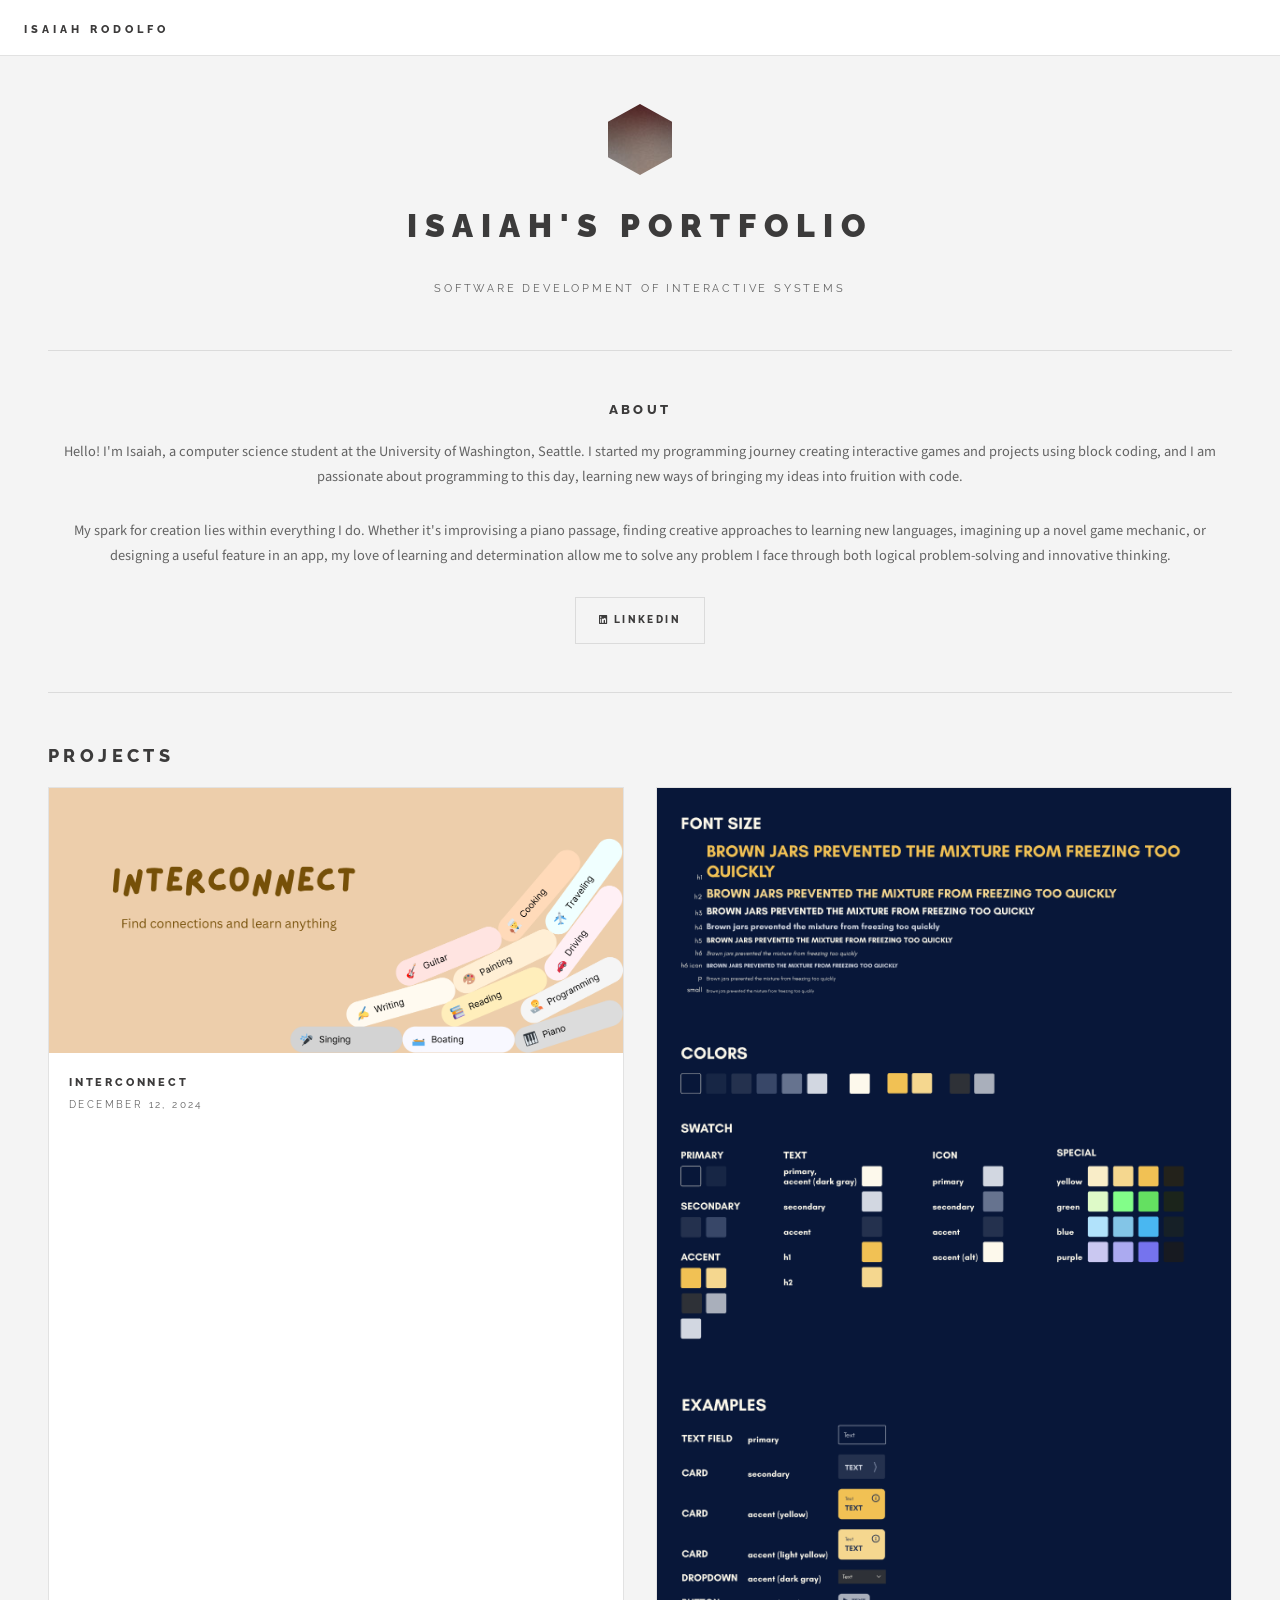
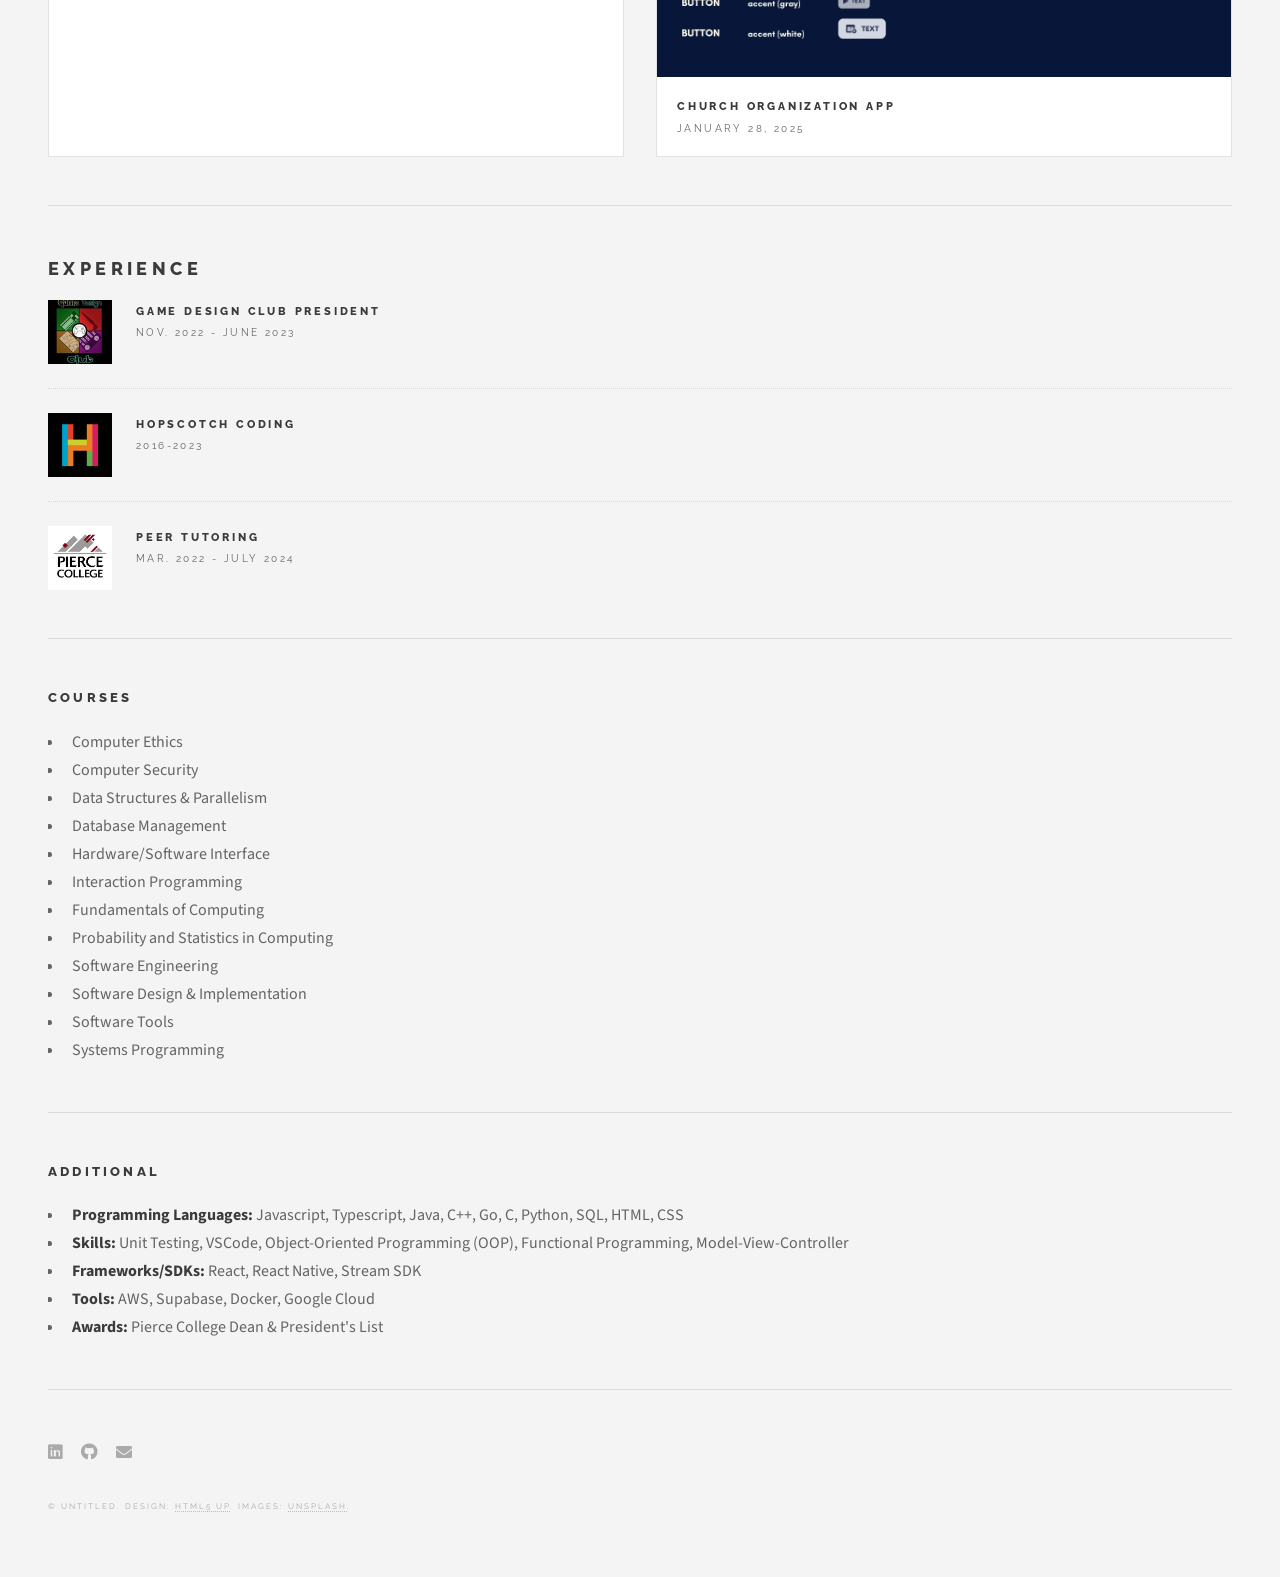
==== index.html @ 6c019d6d "Added cover image to church organization app" ====
<!DOCTYPE html>
<!--
	Future Imperfect by HTML5 UP
	html5up.net | @ajlkn
	Free for personal and commercial use under the CCA 3.0 license (html5up.net/license)
-->
<html>
  <head>
    <title>Isaiah Rodolfo's Portfolio</title>
    <meta charset="utf-8" />
    <meta
      name="viewport"
      content="width=device-width, initial-scale=1, user-scalable=no"
    />
    <link rel="stylesheet" href="assets/css/main.css" />
  </head>
  <body class="is-preload">
    <!-- Wrapper -->
    <div id="wrapper">
      <!-- Header -->
      <header id="header">
        <h1><a href="index.html">Isaiah Rodolfo</a></h1>
        <!-- <nav class="links">
          <ul>
            <li><a href="#">Lorem</a></li>
            <li><a href="#">Ipsum</a></li>
            <li><a href="#">Feugiat</a></li>
            <li><a href="#">Tempus</a></li>
            <li><a href="#">Adipiscing</a></li>
          </ul>
        </nav> -->
        <!-- <nav class="main">
          <ul>
            <li class="search">
              <a class="fa-search" href="#search">Search</a>
              <form id="search" method="get" action="#">
                <input type="text" name="query" placeholder="Search" />
              </form>
            </li>
            <li class="menu">
              <a class="fa-bars" href="#menu">Menu</a>
            </li>
          </ul>
        </nav> -->
      </header>

      <!-- Menu -->
      <section id="menu">
        <!-- Search -->
        <section>
          <form class="search" method="get" action="#">
            <input type="text" name="query" placeholder="Search" />
          </form>
        </section>

        <!-- Links -->
        <section>
          <ul class="links">
            <li>
              <a href="#">
                <h3>Lorem ipsum</h3>
                <p>Feugiat tempus veroeros dolor</p>
              </a>
            </li>
            <li>
              <a href="#">
                <h3>Dolor sit amet</h3>
                <p>Sed vitae justo condimentum</p>
              </a>
            </li>
            <li>
              <a href="#">
                <h3>Feugiat veroeros</h3>
                <p>Phasellus sed ultricies mi congue</p>
              </a>
            </li>
            <li>
              <a href="#">
                <h3>Etiam sed consequat</h3>
                <p>Porta lectus amet ultricies</p>
              </a>
            </li>
          </ul>
        </section>

        <!-- Actions -->
        <section>
          <ul class="actions stacked">
            <li><a href="#" class="button large fit">Log In</a></li>
          </ul>
        </section>
      </section>

      <!-- Main -->
      <div id="main">
        <!-- Post -->
        <!--
							<article class="post">
								<header>
									<div class="title">
										<h2><a href="#">Elements</a></h2>
										<p>Lorem ipsum dolor amet nullam consequat etiam feugiat</p>
									</div>
									<div class="meta">
										<time class="published" datetime="2015-10-18">October 18, 2015</time>
										<a href="#" class="author"><span class="name">Jane Doe</span><img src="images/avatar.jpg" alt="" /></a>
									</div>
								</header>

								<section>
									<h3>Text</h3>
									<p>This is <b>bold</b> and this is <strong>strong</strong>. This is <i>italic</i> and this is <em>emphasized</em>.
									This is <sup>superscript</sup> text and this is <sub>subscript</sub> text.
									This is <u>underlined</u> and this is code: <code>for (;;) { ... }</code>. Finally, <a href="#">this is a link</a>.</p>
									<hr />
									<p>Nunc lacinia ante nunc ac lobortis. Interdum adipiscing gravida odio porttitor sem non mi integer non faucibus ornare mi ut ante amet placerat aliquet. Volutpat eu sed ante lacinia sapien lorem accumsan varius montes viverra nibh in adipiscing blandit tempus accumsan.</p>
									<hr />
									<h2>Heading Level 2</h2>
									<h3>Heading Level 3</h3>
									<h4>Heading Level 4</h4>
									<hr />
									<h4>Blockquote</h4>
									<blockquote>Fringilla nisl. Donec accumsan interdum nisi, quis tincidunt felis sagittis eget tempus euismod. Vestibulum ante ipsum primis in faucibus vestibulum. Blandit adipiscing eu felis iaculis volutpat ac adipiscing accumsan faucibus. Vestibulum ante ipsum primis in faucibus lorem ipsum dolor sit amet nullam adipiscing eu felis.</blockquote>
									<h4>Preformatted</h4>
									<pre><code>i = 0;

while (!deck.isInOrder()) {
  print 'Iteration ' + i;
  deck.shuffle();
  i++;
}

print 'It took ' + i + ' iterations to sort the deck.';</code></pre>
								</section>

								<section>
									<h3>Lists</h3>
									<div class="row">
										<div class="col-6 col-12-medium">
											<h4>Unordered</h4>
											<ul>
												<li>Dolor pulvinar etiam.</li>
												<li>Sagittis adipiscing.</li>
												<li>Felis enim feugiat.</li>
											</ul>
											<h4>Alternate</h4>
											<ul class="alt">
												<li>Dolor pulvinar etiam.</li>
												<li>Sagittis adipiscing.</li>
												<li>Felis enim feugiat.</li>
											</ul>
										</div>
										<div class="col-6 col-12-medium">
											<h4>Ordered</h4>
											<ol>
												<li>Dolor pulvinar etiam.</li>
												<li>Etiam vel felis viverra.</li>
												<li>Felis enim feugiat.</li>
												<li>Dolor pulvinar etiam.</li>
												<li>Etiam vel felis lorem.</li>
												<li>Felis enim et feugiat.</li>
											</ol>
											<h4>Icons</h4>
											<ul class="icons">
												<li><a href="#" class="icon brands fa-twitter"><span class="label">Twitter</span></a></li>
												<li><a href="#" class="icon brands fa-facebook-f"><span class="label">Facebook</span></a></li>
												<li><a href="#" class="icon brands fa-instagram"><span class="label">Instagram</span></a></li>
												<li><a href="#" class="icon brands fa-github"><span class="label">Github</span></a></li>
											</ul>
										</div>
									</div>
									<h3>Actions</h3>
									<div class="row">
										<div class="col-6 col-12-medium">
											<ul class="actions">
												<li><a href="#" class="button">Default</a></li>
												<li><a href="#" class="button">Default</a></li>
												<li><a href="#" class="button">Default</a></li>
											</ul>
											<ul class="actions small">
												<li><a href="#" class="button small">Small</a></li>
												<li><a href="#" class="button small">Small</a></li>
												<li><a href="#" class="button small">Small</a></li>
											</ul>
											<ul class="actions stacked">
												<li><a href="#" class="button">Default</a></li>
												<li><a href="#" class="button">Default</a></li>
												<li><a href="#" class="button">Default</a></li>
											</ul>
											<ul class="actions stacked">
												<li><a href="#" class="button small">Small</a></li>
												<li><a href="#" class="button small">Small</a></li>
												<li><a href="#" class="button small">Small</a></li>
											</ul>
										</div>
										<div class="col-6 col-12-medium">
											<ul class="actions stacked">
												<li><a href="#" class="button fit">Default</a></li>
												<li><a href="#" class="button fit">Default</a></li>
											</ul>
											<ul class="actions stacked">
												<li><a href="#" class="button small fit">Small</a></li>
												<li><a href="#" class="button small fit">Small</a></li>
											</ul>
										</div>
									</div>
								</section>

								<section>
									<h3>Table</h3>
									<h4>Default</h4>
									<div class="table-wrapper">
										<table>
											<thead>
												<tr>
													<th>Name</th>
													<th>Description</th>
													<th>Price</th>
												</tr>
											</thead>
											<tbody>
												<tr>
													<td>Item One</td>
													<td>Ante turpis integer aliquet porttitor.</td>
													<td>29.99</td>
												</tr>
												<tr>
													<td>Item Two</td>
													<td>Vis ac commodo adipiscing arcu aliquet.</td>
													<td>19.99</td>
												</tr>
												<tr>
													<td>Item Three</td>
													<td> Morbi faucibus arcu accumsan lorem.</td>
													<td>29.99</td>
												</tr>
												<tr>
													<td>Item Four</td>
													<td>Vitae integer tempus condimentum.</td>
													<td>19.99</td>
												</tr>
												<tr>
													<td>Item Five</td>
													<td>Ante turpis integer aliquet porttitor.</td>
													<td>29.99</td>
												</tr>
											</tbody>
											<tfoot>
												<tr>
													<td colspan="2"></td>
													<td>100.00</td>
												</tr>
											</tfoot>
										</table>
									</div>

									<h4>Alternate</h4>
									<div class="table-wrapper">
										<table class="alt">
											<thead>
												<tr>
													<th>Name</th>
													<th>Description</th>
													<th>Price</th>
												</tr>
											</thead>
											<tbody>
												<tr>
													<td>Item One</td>
													<td>Ante turpis integer aliquet porttitor.</td>
													<td>29.99</td>
												</tr>
												<tr>
													<td>Item Two</td>
													<td>Vis ac commodo adipiscing arcu aliquet.</td>
													<td>19.99</td>
												</tr>
												<tr>
													<td>Item Three</td>
													<td> Morbi faucibus arcu accumsan lorem.</td>
													<td>29.99</td>
												</tr>
												<tr>
													<td>Item Four</td>
													<td>Vitae integer tempus condimentum.</td>
													<td>19.99</td>
												</tr>
												<tr>
													<td>Item Five</td>
													<td>Ante turpis integer aliquet porttitor.</td>
													<td>29.99</td>
												</tr>
											</tbody>
											<tfoot>
												<tr>
													<td colspan="2"></td>
													<td>100.00</td>
												</tr>
											</tfoot>
										</table>
									</div>
								</section>

								<section>
									<h3>Buttons</h3>
									<ul class="actions">
										<li><a href="#" class="button large">Large</a></li>
										<li><a href="#" class="button">Default</a></li>
										<li><a href="#" class="button small">Small</a></li>
									</ul>
									<ul class="actions fit">
										<li><a href="#" class="button fit">Fit</a></li>
										<li><a href="#" class="button fit">Fit</a></li>
										<li><a href="#" class="button fit">Fit</a></li>
									</ul>
									<ul class="actions fit small">
										<li><a href="#" class="button fit small">Fit + Small</a></li>
										<li><a href="#" class="button fit small">Fit + Small</a></li>
										<li><a href="#" class="button fit small">Fit + Small</a></li>
									</ul>
									<ul class="actions">
										<li><a href="#" class="button icon solid fa-download">Icon</a></li>
										<li><a href="#" class="button icon solid fa-upload">Icon</a></li>
										<li><a href="#" class="button icon solid fa-save">Icon</a></li>
									</ul>
									<ul class="actions">
										<li><span class="button disabled">Disabled</span></li>
										<li><span class="button disabled icon solid fa-download">Disabled</span></li>
									</ul>
								</section>

								<section>
									<h3>Form</h3>
									<form method="post" action="#">
										<div class="row gtr-uniform">
											<div class="col-6 col-12-xsmall">
												<input type="text" name="demo-name" id="demo-name" value="" placeholder="Name" />
											</div>
											<div class="col-6 col-12-xsmall">
												<input type="email" name="demo-email" id="demo-email" value="" placeholder="Email" />
											</div>
											<div class="col-12">
												<select name="demo-category" id="demo-category">
													<option value="">- Category -</option>
													<option value="1">Manufacturing</option>
													<option value="1">Shipping</option>
													<option value="1">Administration</option>
													<option value="1">Human Resources</option>
												</select>
											</div>
											<div class="col-4 col-12-small">
												<input type="radio" id="demo-priority-low" name="demo-priority" checked>
												<label for="demo-priority-low">Low</label>
											</div>
											<div class="col-4 col-12-small">
												<input type="radio" id="demo-priority-normal" name="demo-priority">
												<label for="demo-priority-normal">Normal</label>
											</div>
											<div class="col-4 col-12-small">
												<input type="radio" id="demo-priority-high" name="demo-priority">
												<label for="demo-priority-high">High</label>
											</div>
											<div class="col-6 col-12-small">
												<input type="checkbox" id="demo-copy" name="demo-copy">
												<label for="demo-copy">Email me a copy</label>
											</div>
											<div class="col-6 col-12-small">
												<input type="checkbox" id="demo-human" name="demo-human" checked>
												<label for="demo-human">Not a robot</label>
											</div>
											<div class="col-12">
												<textarea name="demo-message" id="demo-message" placeholder="Enter your message" rows="6"></textarea>
											</div>
											<div class="col-12">
												<ul class="actions">
													<li><input type="submit" value="Send Message" /></li>
													<li><input type="reset" value="Reset" /></li>
												</ul>
											</div>
										</div>
									</form>
								</section>

								<section>
									<h3>Image</h3>
									<h4>Fit</h4>
									<div class="box alt">
										<div class="row gtr-uniform">
											<div class="col-12"><span class="image fit"><img src="images/pic02.jpg" alt="" /></span></div>
											<div class="col-4"><span class="image fit"><img src="images/pic04.jpg" alt="" /></span></div>
											<div class="col-4"><span class="image fit"><img src="images/pic05.jpg" alt="" /></span></div>
											<div class="col-4"><span class="image fit"><img src="images/pic06.jpg" alt="" /></span></div>
											<div class="col-4"><span class="image fit"><img src="images/pic06.jpg" alt="" /></span></div>
											<div class="col-4"><span class="image fit"><img src="images/pic04.jpg" alt="" /></span></div>
											<div class="col-4"><span class="image fit"><img src="images/pic05.jpg" alt="" /></span></div>
											<div class="col-4"><span class="image fit"><img src="images/pic05.jpg" alt="" /></span></div>
											<div class="col-4"><span class="image fit"><img src="images/pic06.jpg" alt="" /></span></div>
											<div class="col-4"><span class="image fit"><img src="images/pic04.jpg" alt="" /></span></div>
										</div>
									</div>
									<h4>Left &amp; Right</h4>
									<p><span class="image left"><img src="images/pic07.jpg" alt="" /></span>Fringilla nisl. Donec accumsan interdum nisi, quis tincidunt felis sagittis eget. tempus euismod. Vestibulum ante ipsum primis in faucibus vestibulum. Blandit adipiscing eu felis iaculis volutpat ac adipiscing accumsan eu faucibus. Integer ac pellentesque praesent tincidunt felis sagittis eget. tempus euismod. Vestibulum ante ipsum primis in faucibus vestibulum. Blandit adipiscing eu felis iaculis volutpat ac adipiscing accumsan eu faucibus. Integer ac pellentesque praesent. Donec accumsan interdum nisi, quis tincidunt felis sagittis eget. tempus euismod. Vestibulum ante ipsum primis in faucibus vestibulum. Blandit adipiscing eu felis iaculis volutpat ac adipiscing accumsan eu faucibus. Integer ac pellentesque praesent tincidunt felis sagittis eget. tempus euismod. Vestibulum ante ipsum primis in faucibus vestibulum. Blandit adipiscing eu felis iaculis volutpat ac adipiscing accumsan eu faucibus. Integer ac pellentesque praesent. Blandit adipiscing eu felis iaculis volutpat ac adipiscing accumsan eu faucibus. Integer ac pellentesque praesent tincidunt felis sagittis eget. tempus euismod. Vestibulum ante ipsum primis in faucibus vestibulum. Blandit adipiscing eu felis iaculis volutpat ac adipiscing accumsan eu faucibus. Integer ac pellentesque praesent.</p>
									<p><span class="image right"><img src="images/pic04.jpg" alt="" /></span>Fringilla nisl. Donec accumsan interdum nisi, quis tincidunt felis sagittis eget. tempus euismod. Vestibulum ante ipsum primis in faucibus vestibulum. Blandit adipiscing eu felis iaculis volutpat ac adipiscing accumsan eu faucibus. Integer ac pellentesque praesent tincidunt felis sagittis eget. tempus euismod. Vestibulum ante ipsum primis in faucibus vestibulum. Blandit adipiscing eu felis iaculis volutpat ac adipiscing accumsan eu faucibus. Integer ac pellentesque praesent. Donec accumsan interdum nisi, quis tincidunt felis sagittis eget. tempus euismod. Vestibulum ante ipsum primis in faucibus vestibulum. Blandit adipiscing eu felis iaculis volutpat ac adipiscing accumsan eu faucibus. Integer ac pellentesque praesent tincidunt felis sagittis eget. tempus euismod. Vestibulum ante ipsum primis in faucibus vestibulum. Blandit adipiscing eu felis iaculis volutpat ac adipiscing accumsan eu faucibus. Integer ac pellentesque praesent. Blandit adipiscing eu felis iaculis volutpat ac adipiscing accumsan eu faucibus. Integer ac pellentesque praesent tincidunt felis sagittis eget. tempus euismod. Vestibulum ante ipsum primis in faucibus vestibulum. Blandit adipiscing eu felis iaculis volutpat ac adipiscing accumsan eu faucibus. Integer ac pellentesque praesent.</p>
								</section>

							</article>
						-->

        <!-- Pagination -->
        <!-- <ul class="actions pagination">
          <li>
            <a href="" class="disabled button large previous">Previous Page</a>
          </li>
          <li><a href="#" class="button large next">Next Page</a></li>
        </ul> -->
      </div>

      <!-- Sidebar -->
      <section id="sidebar">
        <!-- Intro -->
        <section id="intro">
          <a href="#" class="logo"><img src="images/logo.jpg" alt="" /></a>
          <header>
            <h2>Isaiah's Portfolio</h2>
            <p>
              Software development of interactive systems
            </p>
          </header>
        </section>

				<!-- About -->
				<!-- I used a center style here -->
        <section class="blurb" style="text-align:center">
          <h2>About</h2>
          <p>
            Hello! I'm Isaiah, a computer science student at the University of Washington, Seattle. 
						I started my programming journey creating interactive games and projects using block coding, 
						and I am passionate about programming to this day, learning new ways of bringing my ideas into fruition with code. 
          </p>
					<p>
						My spark for creation lies within everything I do. Whether it's improvising a piano passage, finding 
						creative approaches to learning new languages, imagining up a novel game mechanic, or designing a useful feature in an app, 
						my love of learning and determination allow me to solve any problem I face through both logical problem-solving and 
						innovative thinking.
					</p>
          <a href="https://www.linkedin.com/in/isaiah-rodolfo/" class="button"><span class="label icon brands fa-linkedin"> LinkedIn</span></a
						>
        </section>


        <!-- Mini Posts -->
        <section>
          <h2>Projects</h2>

          <div class="mini-posts">
            <!-- Mini Post -->
            <article class="mini-post">
              <header>
                <h3><a href="interconnect.html">Interconnect</a></h3>
                <time class="published" datetime="2024-12-12"
                  >December 12, 2024</time
                >
                <!-- <a href="#" class="author"
                  ><img src="images/avatar.jpg" alt=""
                /></a> -->
              </header>
              <a href="interconnect.html" class="image"
                ><img src="images/interconnect/cover.png" alt=""
              /></a>
            </article>

            <!-- Mini Post -->
            <article class="mini-post">
              <header>
                <h3><a href="churchapp.html">Church Organization App</a></h3>
                <time class="published" datetime="2025-01-28"
                  >January 28, 2025</time
                >
                <!-- <a href="#" class="author"
                  ><img src="images/avatar.jpg" alt=""
                /></a> -->
              </header>
              <a href="churchapp.html" class="image"
                ><img src="images/church-organization-app/foundations.png" alt=""
              /></a>
            </article>

            <!-- Mini Post -->
            <!-- <article class="mini-post">
              <header>
                <h3><a href="single.html">Odio congue mattis</a></h3>
                <time class="published" datetime="2015-10-18"
                  >October 18, 2015</time
                >
                <a href="#" class="author"
                  ><img src="images/avatar.jpg" alt=""
                /></a>
              </header>
              <a href="single.html" class="image"
                ><img src="images/pic06.jpg" alt=""
              /></a>
            </article> -->

            <!-- Mini Post -->
            <!-- <article class="mini-post">
              <header>
                <h3><a href="single.html">Enim nisl veroeros</a></h3>
                <time class="published" datetime="2015-10-17"
                  >October 17, 2015</time
                >
                <a href="#" class="author"
                  ><img src="images/avatar.jpg" alt=""
                /></a>
              </header>
              <a href="single.html" class="image"
                ><img src="images/pic07.jpg" alt=""
              /></a>
            </article> -->
          </div>
        </section>

        <!-- Posts List -->
        <section>
					<h2>
						Experience
					</h2>
          <ul class="posts">
						<li>
              <article>
                <header>
                  <h3>
                    <a href="game-design-club.html">Game Design Club President</a>
                  </h3>
                  <time class="published" datetime="2016-07-15">Nov. 2022 - June 2023</time>
                </header>
                <a href="game-design-club.html" class="image"
                  ><img src="images/game-design/game-design-logo-square.jpeg" alt=""
                /></a>
              </article>
            </li>
            <li>
              <article>
                <header>
                  <h3>
                    <a href="hopscotch.html">Hopscotch Coding</a>
                  </h3>
                  <time class="published" datetime="2016-07-15">2016-2023</time>
                </header>
                <a href="hopscotch.html" class="image"
                  ><img src="images/hopscotch/hopscotch-icon.png" alt=""
                /></a>
              </article>
            </li>
						<li>
              <article>
                <header>
                  <h3>
                    <a href="tutoring.html">Peer Tutoring</a>
                  </h3>
                  <time class="published" datetime="2016-07-15">Mar. 2022 - July 2024</time>
                </header>
                <a href="tutoring.html" class="image"
                  ><img src="images/pierce-college/pierce-college-logo-square.png" alt=""
                /></a>
              </article>
            </li>
            <!-- <li>
              <article>
                <header>
                  <h3>
                    <a href="single.html"
                      >Convallis maximus nisl mattis nunc id lorem</a
                    >
                  </h3>
                  <time class="published" datetime="2015-10-15"
                    >October 15, 2015</time
                  >
                </header>
                <a href="single.html" class="image"
                  ><img src="images/pic09.jpg" alt=""
                /></a>
              </article>
            </li>
            <li>
              <article>
                <header>
                  <h3>
                    <a href="single.html"
                      >Euismod amet placerat vivamus porttitor</a
                    >
                  </h3>
                  <time class="published" datetime="2015-10-10"
                    >October 10, 2015</time
                  >
                </header>
                <a href="single.html" class="image"
                  ><img src="images/pic10.jpg" alt=""
                /></a>
              </article>
            </li>
            <li>
              <article>
                <header>
                  <h3>
                    <a href="single.html"
                      >Magna enim accumsan tortor cursus ultricies</a
                    >
                  </h3>
                  <time class="published" datetime="2015-10-08"
                    >October 8, 2015</time
                  >
                </header>
                <a href="single.html" class="image"
                  ><img src="images/pic11.jpg" alt=""
                /></a>
              </article>
            </li>
            <li>
              <article>
                <header>
                  <h3>
                    <a href="single.html"
                      >Congue ullam corper lorem ipsum dolor</a
                    >
                  </h3>
                  <time class="published" datetime="2015-10-06"
                    >October 7, 2015</time
                  >
                </header>
                <a href="single.html" class="image"
                  ><img src="images/pic12.jpg" alt=""
                /></a>
              </article>
            </li>
          </ul> -->
        </section>

				<!-- Courses -->
				<section class="blurb">
					<h2>Courses</h2>
					<ul>
						<li>Computer Ethics</li>
						<li>Computer Security</li>
						<li>Data Structures & Parallelism</li>
						<li>Database Management</li>
						<li>Hardware/Software Interface</li>
						<li>Interaction Programming</li>
						<li>Fundamentals of Computing</li>
						<li>Probability and Statistics in Computing</li>
						<li>Software Engineering</li>
						<li>Software Design & Implementation</li>
						<li>Software Tools</li>
						<li>Systems Programming</li>
					</ul>
				</section>

				<!-- Additional -->
				<section class="blurb">
					<h2>Additional</h2>
					<ul>
						<li><strong>Programming Languages:</strong> Javascript, Typescript, Java, C++, Go, C, Python, SQL, HTML, CSS</li>
						<li><strong>Skills:</strong> Unit Testing, VSCode, Object-Oriented Programming (OOP), Functional Programming, Model-View-Controller</li>
						<li><strong>Frameworks/SDKs:</strong> React, React Native, Stream SDK</li>
						<li><strong>Tools:</strong> AWS, Supabase, Docker, Google Cloud</li>
						<li><strong>Awards:</strong> Pierce College Dean & President's List</li>
					</ul>
				</section>
        
        <!-- Footer -->
        <section id="footer">
          <ul class="icons">
            <!-- <li>
              <a href="#" class="icon brands fa-twitter"
                ><span class="label">Twitter</span></a
              >
            </li>
            <li>
              <a href="#" class="icon brands fa-facebook-f"
                ><span class="label">Facebook</span></a
              >
            </li> -->
            <!-- <li>
              <a href="#" class="icon brands fa-instagram"
                ><span class="label">Instagram</span></a
              >
            </li> -->
            <!-- <li>
              <a href="#" class="icon solid fa-rss"
                ><span class="label">RSS</span></a
              >
            </li> -->
						<li>
              <a href="https://www.linkedin.com/in/isaiah-rodolfo" class="icon solid brands fa-linkedin"
                ><span class="label">LinkedIn</span></a
              >
            </li>
						<li>
							<a
								href="https://github.com/isaiahrodolfo"
								class="icon solid brands fa-github"
								><span class="label">GitHub</span></a
							>
						</li>
            <li>
              <a href="mailto:isaiahrodolfo@gmail.com" class="icon solid fa-envelope"
                ><span class="label">Email</span></a
              >
            </li>
          </ul>
          <p class="copyright">
            &copy; Untitled. Design: <a href="http://html5up.net">HTML5 UP</a>.
            Images: <a href="http://unsplash.com">Unsplash</a>.
          </p>
        </section>
      </section>
    </div>

    <!-- Scripts -->
    <script src="assets/js/jquery.min.js"></script>
    <script src="assets/js/browser.min.js"></script>
    <script src="assets/js/breakpoints.min.js"></script>
    <script src="assets/js/util.js"></script>
    <script src="assets/js/main.js"></script>
  </body>
</html>
---- assets/css/main.css ----
@import url(fontawesome-all.min.css);
@import url("https://fonts.googleapis.com/css?family=Source+Sans+Pro:400,700|Raleway:400,800,900");

/*
	Future Imperfect by HTML5 UP
	html5up.net | @ajlkn
	Free for personal and commercial use under the CCA 3.0 license (html5up.net/license)
*/

html, body, div, span, applet, object,
iframe, h1, h2, h3, h4, h5, h6, p, blockquote,
pre, a, abbr, acronym, address, big, cite,
code, del, dfn, em, img, ins, kbd, q, s, samp,
small, strike, strong, sub, sup, tt, var, b,
u, i, center, dl, dt, dd, ol, ul, li, fieldset,
form, label, legend, table, caption, tbody,
tfoot, thead, tr, th, td, article, aside,
canvas, details, embed, figure, figcaption,
footer, header, hgroup, menu, nav, output, ruby,
section, summary, time, mark, audio, video {
	margin: 0;
	padding: 0;
	border: 0;
	font-size: 100%;
	font: inherit;
	vertical-align: baseline;}

article, aside, details, figcaption, figure,
footer, header, hgroup, menu, nav, section {
	display: block;}

body {
	line-height: 1;
}

ol, ul {
	list-style: none;
}

blockquote, q {
	quotes: none;
}

	blockquote:before, blockquote:after, q:before, q:after {
		content: '';
		content: none;
	}

table {
	border-collapse: collapse;
	border-spacing: 0;
}

body {
	-webkit-text-size-adjust: none;
}

mark {
	background-color: transparent;
	color: inherit;
}

input::-moz-focus-inner {
	border: 0;
	padding: 0;
}

input, select, textarea {
	-moz-appearance: none;
	-webkit-appearance: none;
	-ms-appearance: none;
	appearance: none;
}

/* Basic */

	@-ms-viewport {
		width: device-width;
	}

	body {
		-ms-overflow-style: scrollbar;
	}

	@media screen and (max-width: 480px) {

		html, body {
			min-width: 320px;
		}

	}

	html {
		box-sizing: border-box;
	}

	*, *:before, *:after {
		box-sizing: inherit;
	}

	body {
		background: #f4f4f4;
	}

		body.is-preload *, body.is-preload *:before, body.is-preload *:after {
			-moz-animation: none !important;
			-webkit-animation: none !important;
			-ms-animation: none !important;
			animation: none !important;
			-moz-transition: none !important;
			-webkit-transition: none !important;
			-ms-transition: none !important;
			transition: none !important;
		}

/* Type */

	body, input, select, textarea {
		color: #646464;
		font-family: "Source Sans Pro", Helvetica, sans-serif;
		font-size: 14pt;
		font-weight: 400;
		line-height: 1.75;
	}

		@media screen and (max-width: 1680px) {

			body, input, select, textarea {
				font-size: 12pt;
			}

		}

		@media screen and (max-width: 1280px) {

			body, input, select, textarea {
				font-size: 12pt;
			}

		}

		@media screen and (max-width: 980px) {

			body, input, select, textarea {
				font-size: 12pt;
			}

		}

		@media screen and (max-width: 736px) {

			body, input, select, textarea {
				font-size: 12pt;
			}

		}

		@media screen and (max-width: 480px) {

			body, input, select, textarea {
				font-size: 12pt;
			}

		}

	a {
		-moz-transition: color 0.2s ease, border-bottom-color 0.2s ease;
		-webkit-transition: color 0.2s ease, border-bottom-color 0.2s ease;
		-ms-transition: color 0.2s ease, border-bottom-color 0.2s ease;
		transition: color 0.2s ease, border-bottom-color 0.2s ease;
		border-bottom: dotted 1px rgba(160, 160, 160, 0.65);
		color: inherit;
		text-decoration: none;
	}

		a:before {
			-moz-transition: color 0.2s ease;
			-webkit-transition: color 0.2s ease;
			-ms-transition: color 0.2s ease;
			transition: color 0.2s ease;
		}

		a:hover {
			border-bottom-color: transparent;
			color: #2ebaae !important;
		}

			a:hover:before {
				color: #2ebaae !important;
			}

	strong, b {
		color: #3c3b3b;
		font-weight: 700;
	}

	em, i {
		font-style: italic;
	}

	p {
		margin: 0 0 2em 0;
	}

	h1, h2, h3, h4, h5, h6 {
		color: #3c3b3b;
		font-family: "Raleway", Helvetica, sans-serif;
		font-weight: 800;
		letter-spacing: 0.25em;
		line-height: 1.65;
		margin: 0 0 1em 0;
		text-transform: uppercase;
	}

		h1 a, h2 a, h3 a, h4 a, h5 a, h6 a {
			color: inherit;
			border-bottom: 0;
		}

	h2 {
		font-size: 1.1em;
	}

	h3 {
		font-size: 0.9em;
	}

	h4 {
		font-size: 0.7em;
	}

	h5 {
		font-size: 0.7em;
	}

	h6 {
		font-size: 0.7em;
	}

	sub {
		font-size: 0.8em;
		position: relative;
		top: 0.5em;
	}

	sup {
		font-size: 0.8em;
		position: relative;
		top: -0.5em;
	}

	blockquote {
		border-left: solid 4px rgba(160, 160, 160, 0.3);
		font-style: italic;
		margin: 0 0 2em 0;
		padding: 0.5em 0 0.5em 2em;
	}

	code {
		background: rgba(160, 160, 160, 0.075);
		border: solid 1px rgba(160, 160, 160, 0.3);
		font-family: "Courier New", monospace;
		font-size: 0.9em;
		margin: 0 0.25em;
		padding: 0.25em 0.65em;
	}

	pre {
		-webkit-overflow-scrolling: touch;
		font-family: "Courier New", monospace;
		font-size: 0.9em;
		margin: 0 0 2em 0;
	}

		pre code {
			display: block;
			line-height: 1.75em;
			padding: 1em 1.5em;
			overflow-x: auto;
		}

	hr {
		border: 0;
		border-bottom: solid 1px rgba(160, 160, 160, 0.3);
		margin: 2em 0;
	}

		hr.major {
			margin: 3em 0;
		}

	.align-left {
		text-align: left;
	}

	.align-center {
		text-align: center;
	}

	.align-right {
		text-align: right;
	}

/* Row */

	.row {
		display: flex;
		flex-wrap: wrap;
		box-sizing: border-box;
		align-items: stretch;
	}

		.row > * {
			box-sizing: border-box;
		}

		.row.gtr-uniform > * > :last-child {
			margin-bottom: 0;
		}

		.row.aln-left {
			justify-content: flex-start;
		}

		.row.aln-center {
			justify-content: center;
		}

		.row.aln-right {
			justify-content: flex-end;
		}

		.row.aln-top {
			align-items: flex-start;
		}

		.row.aln-middle {
			align-items: center;
		}

		.row.aln-bottom {
			align-items: flex-end;
		}

		.row > .imp {
			order: -1;
		}

		.row > .col-1 {
			width: 8.33333%;
		}

		.row > .off-1 {
			margin-left: 8.33333%;
		}

		.row > .col-2 {
			width: 16.66667%;
		}

		.row > .off-2 {
			margin-left: 16.66667%;
		}

		.row > .col-3 {
			width: 25%;
		}

		.row > .off-3 {
			margin-left: 25%;
		}

		.row > .col-4 {
			width: 33.33333%;
		}

		.row > .off-4 {
			margin-left: 33.33333%;
		}

		.row > .col-5 {
			width: 41.66667%;
		}

		.row > .off-5 {
			margin-left: 41.66667%;
		}

		.row > .col-6 {
			width: 50%;
		}

		.row > .off-6 {
			margin-left: 50%;
		}

		.row > .col-7 {
			width: 58.33333%;
		}

		.row > .off-7 {
			margin-left: 58.33333%;
		}

		.row > .col-8 {
			width: 66.66667%;
		}

		.row > .off-8 {
			margin-left: 66.66667%;
		}

		.row > .col-9 {
			width: 75%;
		}

		.row > .off-9 {
			margin-left: 75%;
		}

		.row > .col-10 {
			width: 83.33333%;
		}

		.row > .off-10 {
			margin-left: 83.33333%;
		}

		.row > .col-11 {
			width: 91.66667%;
		}

		.row > .off-11 {
			margin-left: 91.66667%;
		}

		.row > .col-12 {
			width: 100%;
		}

		.row > .off-12 {
			margin-left: 100%;
		}

		.row.gtr-0 {
			margin-top: 0;
			margin-left: 0em;
		}

			.row.gtr-0 > * {
				padding: 0 0 0 0em;
			}

			.row.gtr-0.gtr-uniform {
				margin-top: 0em;
			}

				.row.gtr-0.gtr-uniform > * {
					padding-top: 0em;
				}

		.row.gtr-25 {
			margin-top: 0;
			margin-left: -0.25em;
		}

			.row.gtr-25 > * {
				padding: 0 0 0 0.25em;
			}

			.row.gtr-25.gtr-uniform {
				margin-top: -0.25em;
			}

				.row.gtr-25.gtr-uniform > * {
					padding-top: 0.25em;
				}

		.row.gtr-50 {
			margin-top: 0;
			margin-left: -0.5em;
		}

			.row.gtr-50 > * {
				padding: 0 0 0 0.5em;
			}

			.row.gtr-50.gtr-uniform {
				margin-top: -0.5em;
			}

				.row.gtr-50.gtr-uniform > * {
					padding-top: 0.5em;
				}

		.row {
			margin-top: 0;
			margin-left: -1em;
		}

			.row > * {
				padding: 0 0 0 1em;
			}

			.row.gtr-uniform {
				margin-top: -1em;
			}

				.row.gtr-uniform > * {
					padding-top: 1em;
				}

		.row.gtr-150 {
			margin-top: 0;
			margin-left: -1.5em;
		}

			.row.gtr-150 > * {
				padding: 0 0 0 1.5em;
			}

			.row.gtr-150.gtr-uniform {
				margin-top: -1.5em;
			}

				.row.gtr-150.gtr-uniform > * {
					padding-top: 1.5em;
				}

		.row.gtr-200 {
			margin-top: 0;
			margin-left: -2em;
		}

			.row.gtr-200 > * {
				padding: 0 0 0 2em;
			}

			.row.gtr-200.gtr-uniform {
				margin-top: -2em;
			}

				.row.gtr-200.gtr-uniform > * {
					padding-top: 2em;
				}

		@media screen and (max-width: 1680px) {

			.row {
				display: flex;
				flex-wrap: wrap;
				box-sizing: border-box;
				align-items: stretch;
			}

				.row > * {
					box-sizing: border-box;
				}

				.row.gtr-uniform > * > :last-child {
					margin-bottom: 0;
				}

				.row.aln-left {
					justify-content: flex-start;
				}

				.row.aln-center {
					justify-content: center;
				}

				.row.aln-right {
					justify-content: flex-end;
				}

				.row.aln-top {
					align-items: flex-start;
				}

				.row.aln-middle {
					align-items: center;
				}

				.row.aln-bottom {
					align-items: flex-end;
				}

				.row > .imp-xlarge {
					order: -1;
				}

				.row > .col-1-xlarge {
					width: 8.33333%;
				}

				.row > .off-1-xlarge {
					margin-left: 8.33333%;
				}

				.row > .col-2-xlarge {
					width: 16.66667%;
				}

				.row > .off-2-xlarge {
					margin-left: 16.66667%;
				}

				.row > .col-3-xlarge {
					width: 25%;
				}

				.row > .off-3-xlarge {
					margin-left: 25%;
				}

				.row > .col-4-xlarge {
					width: 33.33333%;
				}

				.row > .off-4-xlarge {
					margin-left: 33.33333%;
				}

				.row > .col-5-xlarge {
					width: 41.66667%;
				}

				.row > .off-5-xlarge {
					margin-left: 41.66667%;
				}

				.row > .col-6-xlarge {
					width: 50%;
				}

				.row > .off-6-xlarge {
					margin-left: 50%;
				}

				.row > .col-7-xlarge {
					width: 58.33333%;
				}

				.row > .off-7-xlarge {
					margin-left: 58.33333%;
				}

				.row > .col-8-xlarge {
					width: 66.66667%;
				}

				.row > .off-8-xlarge {
					margin-left: 66.66667%;
				}

				.row > .col-9-xlarge {
					width: 75%;
				}

				.row > .off-9-xlarge {
					margin-left: 75%;
				}

				.row > .col-10-xlarge {
					width: 83.33333%;
				}

				.row > .off-10-xlarge {
					margin-left: 83.33333%;
				}

				.row > .col-11-xlarge {
					width: 91.66667%;
				}

				.row > .off-11-xlarge {
					margin-left: 91.66667%;
				}

				.row > .col-12-xlarge {
					width: 100%;
				}

				.row > .off-12-xlarge {
					margin-left: 100%;
				}

				.row.gtr-0 {
					margin-top: 0;
					margin-left: 0em;
				}

					.row.gtr-0 > * {
						padding: 0 0 0 0em;
					}

					.row.gtr-0.gtr-uniform {
						margin-top: 0em;
					}

						.row.gtr-0.gtr-uniform > * {
							padding-top: 0em;
						}

				.row.gtr-25 {
					margin-top: 0;
					margin-left: -0.25em;
				}

					.row.gtr-25 > * {
						padding: 0 0 0 0.25em;
					}

					.row.gtr-25.gtr-uniform {
						margin-top: -0.25em;
					}

						.row.gtr-25.gtr-uniform > * {
							padding-top: 0.25em;
						}

				.row.gtr-50 {
					margin-top: 0;
					margin-left: -0.5em;
				}

					.row.gtr-50 > * {
						padding: 0 0 0 0.5em;
					}

					.row.gtr-50.gtr-uniform {
						margin-top: -0.5em;
					}

						.row.gtr-50.gtr-uniform > * {
							padding-top: 0.5em;
						}

				.row {
					margin-top: 0;
					margin-left: -1em;
				}

					.row > * {
						padding: 0 0 0 1em;
					}

					.row.gtr-uniform {
						margin-top: -1em;
					}

						.row.gtr-uniform > * {
							padding-top: 1em;
						}

				.row.gtr-150 {
					margin-top: 0;
					margin-left: -1.5em;
				}

					.row.gtr-150 > * {
						padding: 0 0 0 1.5em;
					}

					.row.gtr-150.gtr-uniform {
						margin-top: -1.5em;
					}

						.row.gtr-150.gtr-uniform > * {
							padding-top: 1.5em;
						}

				.row.gtr-200 {
					margin-top: 0;
					margin-left: -2em;
				}

					.row.gtr-200 > * {
						padding: 0 0 0 2em;
					}

					.row.gtr-200.gtr-uniform {
						margin-top: -2em;
					}

						.row.gtr-200.gtr-uniform > * {
							padding-top: 2em;
						}

		}

		@media screen and (max-width: 1280px) {

			.row {
				display: flex;
				flex-wrap: wrap;
				box-sizing: border-box;
				align-items: stretch;
			}

				.row > * {
					box-sizing: border-box;
				}

				.row.gtr-uniform > * > :last-child {
					margin-bottom: 0;
				}

				.row.aln-left {
					justify-content: flex-start;
				}

				.row.aln-center {
					justify-content: center;
				}

				.row.aln-right {
					justify-content: flex-end;
				}

				.row.aln-top {
					align-items: flex-start;
				}

				.row.aln-middle {
					align-items: center;
				}

				.row.aln-bottom {
					align-items: flex-end;
				}

				.row > .imp-large {
					order: -1;
				}

				.row > .col-1-large {
					width: 8.33333%;
				}

				.row > .off-1-large {
					margin-left: 8.33333%;
				}

				.row > .col-2-large {
					width: 16.66667%;
				}

				.row > .off-2-large {
					margin-left: 16.66667%;
				}

				.row > .col-3-large {
					width: 25%;
				}

				.row > .off-3-large {
					margin-left: 25%;
				}

				.row > .col-4-large {
					width: 33.33333%;
				}

				.row > .off-4-large {
					margin-left: 33.33333%;
				}

				.row > .col-5-large {
					width: 41.66667%;
				}

				.row > .off-5-large {
					margin-left: 41.66667%;
				}

				.row > .col-6-large {
					width: 50%;
				}

				.row > .off-6-large {
					margin-left: 50%;
				}

				.row > .col-7-large {
					width: 58.33333%;
				}

				.row > .off-7-large {
					margin-left: 58.33333%;
				}

				.row > .col-8-large {
					width: 66.66667%;
				}

				.row > .off-8-large {
					margin-left: 66.66667%;
				}

				.row > .col-9-large {
					width: 75%;
				}

				.row > .off-9-large {
					margin-left: 75%;
				}

				.row > .col-10-large {
					width: 83.33333%;
				}

				.row > .off-10-large {
					margin-left: 83.33333%;
				}

				.row > .col-11-large {
					width: 91.66667%;
				}

				.row > .off-11-large {
					margin-left: 91.66667%;
				}

				.row > .col-12-large {
					width: 100%;
				}

				.row > .off-12-large {
					margin-left: 100%;
				}

				.row.gtr-0 {
					margin-top: 0;
					margin-left: 0em;
				}

					.row.gtr-0 > * {
						padding: 0 0 0 0em;
					}

					.row.gtr-0.gtr-uniform {
						margin-top: 0em;
					}

						.row.gtr-0.gtr-uniform > * {
							padding-top: 0em;
						}

				.row.gtr-25 {
					margin-top: 0;
					margin-left: -0.25em;
				}

					.row.gtr-25 > * {
						padding: 0 0 0 0.25em;
					}

					.row.gtr-25.gtr-uniform {
						margin-top: -0.25em;
					}

						.row.gtr-25.gtr-uniform > * {
							padding-top: 0.25em;
						}

				.row.gtr-50 {
					margin-top: 0;
					margin-left: -0.5em;
				}

					.row.gtr-50 > * {
						padding: 0 0 0 0.5em;
					}

					.row.gtr-50.gtr-uniform {
						margin-top: -0.5em;
					}

						.row.gtr-50.gtr-uniform > * {
							padding-top: 0.5em;
						}

				.row {
					margin-top: 0;
					margin-left: -1em;
				}

					.row > * {
						padding: 0 0 0 1em;
					}

					.row.gtr-uniform {
						margin-top: -1em;
					}

						.row.gtr-uniform > * {
							padding-top: 1em;
						}

				.row.gtr-150 {
					margin-top: 0;
					margin-left: -1.5em;
				}

					.row.gtr-150 > * {
						padding: 0 0 0 1.5em;
					}

					.row.gtr-150.gtr-uniform {
						margin-top: -1.5em;
					}

						.row.gtr-150.gtr-uniform > * {
							padding-top: 1.5em;
						}

				.row.gtr-200 {
					margin-top: 0;
					margin-left: -2em;
				}

					.row.gtr-200 > * {
						padding: 0 0 0 2em;
					}

					.row.gtr-200.gtr-uniform {
						margin-top: -2em;
					}

						.row.gtr-200.gtr-uniform > * {
							padding-top: 2em;
						}

		}

		@media screen and (max-width: 980px) {

			.row {
				display: flex;
				flex-wrap: wrap;
				box-sizing: border-box;
				align-items: stretch;
			}

				.row > * {
					box-sizing: border-box;
				}

				.row.gtr-uniform > * > :last-child {
					margin-bottom: 0;
				}

				.row.aln-left {
					justify-content: flex-start;
				}

				.row.aln-center {
					justify-content: center;
				}

				.row.aln-right {
					justify-content: flex-end;
				}

				.row.aln-top {
					align-items: flex-start;
				}

				.row.aln-middle {
					align-items: center;
				}

				.row.aln-bottom {
					align-items: flex-end;
				}

				.row > .imp-medium {
					order: -1;
				}

				.row > .col-1-medium {
					width: 8.33333%;
				}

				.row > .off-1-medium {
					margin-left: 8.33333%;
				}

				.row > .col-2-medium {
					width: 16.66667%;
				}

				.row > .off-2-medium {
					margin-left: 16.66667%;
				}

				.row > .col-3-medium {
					width: 25%;
				}

				.row > .off-3-medium {
					margin-left: 25%;
				}

				.row > .col-4-medium {
					width: 33.33333%;
				}

				.row > .off-4-medium {
					margin-left: 33.33333%;
				}

				.row > .col-5-medium {
					width: 41.66667%;
				}

				.row > .off-5-medium {
					margin-left: 41.66667%;
				}

				.row > .col-6-medium {
					width: 50%;
				}

				.row > .off-6-medium {
					margin-left: 50%;
				}

				.row > .col-7-medium {
					width: 58.33333%;
				}

				.row > .off-7-medium {
					margin-left: 58.33333%;
				}

				.row > .col-8-medium {
					width: 66.66667%;
				}

				.row > .off-8-medium {
					margin-left: 66.66667%;
				}

				.row > .col-9-medium {
					width: 75%;
				}

				.row > .off-9-medium {
					margin-left: 75%;
				}

				.row > .col-10-medium {
					width: 83.33333%;
				}

				.row > .off-10-medium {
					margin-left: 83.33333%;
				}

				.row > .col-11-medium {
					width: 91.66667%;
				}

				.row > .off-11-medium {
					margin-left: 91.66667%;
				}

				.row > .col-12-medium {
					width: 100%;
				}

				.row > .off-12-medium {
					margin-left: 100%;
				}

				.row.gtr-0 {
					margin-top: 0;
					margin-left: 0em;
				}

					.row.gtr-0 > * {
						padding: 0 0 0 0em;
					}

					.row.gtr-0.gtr-uniform {
						margin-top: 0em;
					}

						.row.gtr-0.gtr-uniform > * {
							padding-top: 0em;
						}

				.row.gtr-25 {
					margin-top: 0;
					margin-left: -0.25em;
				}

					.row.gtr-25 > * {
						padding: 0 0 0 0.25em;
					}

					.row.gtr-25.gtr-uniform {
						margin-top: -0.25em;
					}

						.row.gtr-25.gtr-uniform > * {
							padding-top: 0.25em;
						}

				.row.gtr-50 {
					margin-top: 0;
					margin-left: -0.5em;
				}

					.row.gtr-50 > * {
						padding: 0 0 0 0.5em;
					}

					.row.gtr-50.gtr-uniform {
						margin-top: -0.5em;
					}

						.row.gtr-50.gtr-uniform > * {
							padding-top: 0.5em;
						}

				.row {
					margin-top: 0;
					margin-left: -1em;
				}

					.row > * {
						padding: 0 0 0 1em;
					}

					.row.gtr-uniform {
						margin-top: -1em;
					}

						.row.gtr-uniform > * {
							padding-top: 1em;
						}

				.row.gtr-150 {
					margin-top: 0;
					margin-left: -1.5em;
				}

					.row.gtr-150 > * {
						padding: 0 0 0 1.5em;
					}

					.row.gtr-150.gtr-uniform {
						margin-top: -1.5em;
					}

						.row.gtr-150.gtr-uniform > * {
							padding-top: 1.5em;
						}

				.row.gtr-200 {
					margin-top: 0;
					margin-left: -2em;
				}

					.row.gtr-200 > * {
						padding: 0 0 0 2em;
					}

					.row.gtr-200.gtr-uniform {
						margin-top: -2em;
					}

						.row.gtr-200.gtr-uniform > * {
							padding-top: 2em;
						}

		}

		@media screen and (max-width: 736px) {

			.row {
				display: flex;
				flex-wrap: wrap;
				box-sizing: border-box;
				align-items: stretch;
			}

				.row > * {
					box-sizing: border-box;
				}

				.row.gtr-uniform > * > :last-child {
					margin-bottom: 0;
				}

				.row.aln-left {
					justify-content: flex-start;
				}

				.row.aln-center {
					justify-content: center;
				}

				.row.aln-right {
					justify-content: flex-end;
				}

				.row.aln-top {
					align-items: flex-start;
				}

				.row.aln-middle {
					align-items: center;
				}

				.row.aln-bottom {
					align-items: flex-end;
				}

				.row > .imp-small {
					order: -1;
				}

				.row > .col-1-small {
					width: 8.33333%;
				}

				.row > .off-1-small {
					margin-left: 8.33333%;
				}

				.row > .col-2-small {
					width: 16.66667%;
				}

				.row > .off-2-small {
					margin-left: 16.66667%;
				}

				.row > .col-3-small {
					width: 25%;
				}

				.row > .off-3-small {
					margin-left: 25%;
				}

				.row > .col-4-small {
					width: 33.33333%;
				}

				.row > .off-4-small {
					margin-left: 33.33333%;
				}

				.row > .col-5-small {
					width: 41.66667%;
				}

				.row > .off-5-small {
					margin-left: 41.66667%;
				}

				.row > .col-6-small {
					width: 50%;
				}

				.row > .off-6-small {
					margin-left: 50%;
				}

				.row > .col-7-small {
					width: 58.33333%;
				}

				.row > .off-7-small {
					margin-left: 58.33333%;
				}

				.row > .col-8-small {
					width: 66.66667%;
				}

				.row > .off-8-small {
					margin-left: 66.66667%;
				}

				.row > .col-9-small {
					width: 75%;
				}

				.row > .off-9-small {
					margin-left: 75%;
				}

				.row > .col-10-small {
					width: 83.33333%;
				}

				.row > .off-10-small {
					margin-left: 83.33333%;
				}

				.row > .col-11-small {
					width: 91.66667%;
				}

				.row > .off-11-small {
					margin-left: 91.66667%;
				}

				.row > .col-12-small {
					width: 100%;
				}

				.row > .off-12-small {
					margin-left: 100%;
				}

				.row.gtr-0 {
					margin-top: 0;
					margin-left: 0em;
				}

					.row.gtr-0 > * {
						padding: 0 0 0 0em;
					}

					.row.gtr-0.gtr-uniform {
						margin-top: 0em;
					}

						.row.gtr-0.gtr-uniform > * {
							padding-top: 0em;
						}

				.row.gtr-25 {
					margin-top: 0;
					margin-left: -0.25em;
				}

					.row.gtr-25 > * {
						padding: 0 0 0 0.25em;
					}

					.row.gtr-25.gtr-uniform {
						margin-top: -0.25em;
					}

						.row.gtr-25.gtr-uniform > * {
							padding-top: 0.25em;
						}

				.row.gtr-50 {
					margin-top: 0;
					margin-left: -0.5em;
				}

					.row.gtr-50 > * {
						padding: 0 0 0 0.5em;
					}

					.row.gtr-50.gtr-uniform {
						margin-top: -0.5em;
					}

						.row.gtr-50.gtr-uniform > * {
							padding-top: 0.5em;
						}

				.row {
					margin-top: 0;
					margin-left: -1em;
				}

					.row > * {
						padding: 0 0 0 1em;
					}

					.row.gtr-uniform {
						margin-top: -1em;
					}

						.row.gtr-uniform > * {
							padding-top: 1em;
						}

				.row.gtr-150 {
					margin-top: 0;
					margin-left: -1.5em;
				}

					.row.gtr-150 > * {
						padding: 0 0 0 1.5em;
					}

					.row.gtr-150.gtr-uniform {
						margin-top: -1.5em;
					}

						.row.gtr-150.gtr-uniform > * {
							padding-top: 1.5em;
						}

				.row.gtr-200 {
					margin-top: 0;
					margin-left: -2em;
				}

					.row.gtr-200 > * {
						padding: 0 0 0 2em;
					}

					.row.gtr-200.gtr-uniform {
						margin-top: -2em;
					}

						.row.gtr-200.gtr-uniform > * {
							padding-top: 2em;
						}

		}

		@media screen and (max-width: 480px) {

			.row {
				display: flex;
				flex-wrap: wrap;
				box-sizing: border-box;
				align-items: stretch;
			}

				.row > * {
					box-sizing: border-box;
				}

				.row.gtr-uniform > * > :last-child {
					margin-bottom: 0;
				}

				.row.aln-left {
					justify-content: flex-start;
				}

				.row.aln-center {
					justify-content: center;
				}

				.row.aln-right {
					justify-content: flex-end;
				}

				.row.aln-top {
					align-items: flex-start;
				}

				.row.aln-middle {
					align-items: center;
				}

				.row.aln-bottom {
					align-items: flex-end;
				}

				.row > .imp-xsmall {
					order: -1;
				}

				.row > .col-1-xsmall {
					width: 8.33333%;
				}

				.row > .off-1-xsmall {
					margin-left: 8.33333%;
				}

				.row > .col-2-xsmall {
					width: 16.66667%;
				}

				.row > .off-2-xsmall {
					margin-left: 16.66667%;
				}

				.row > .col-3-xsmall {
					width: 25%;
				}

				.row > .off-3-xsmall {
					margin-left: 25%;
				}

				.row > .col-4-xsmall {
					width: 33.33333%;
				}

				.row > .off-4-xsmall {
					margin-left: 33.33333%;
				}

				.row > .col-5-xsmall {
					width: 41.66667%;
				}

				.row > .off-5-xsmall {
					margin-left: 41.66667%;
				}

				.row > .col-6-xsmall {
					width: 50%;
				}

				.row > .off-6-xsmall {
					margin-left: 50%;
				}

				.row > .col-7-xsmall {
					width: 58.33333%;
				}

				.row > .off-7-xsmall {
					margin-left: 58.33333%;
				}

				.row > .col-8-xsmall {
					width: 66.66667%;
				}

				.row > .off-8-xsmall {
					margin-left: 66.66667%;
				}

				.row > .col-9-xsmall {
					width: 75%;
				}

				.row > .off-9-xsmall {
					margin-left: 75%;
				}

				.row > .col-10-xsmall {
					width: 83.33333%;
				}

				.row > .off-10-xsmall {
					margin-left: 83.33333%;
				}

				.row > .col-11-xsmall {
					width: 91.66667%;
				}

				.row > .off-11-xsmall {
					margin-left: 91.66667%;
				}

				.row > .col-12-xsmall {
					width: 100%;
				}

				.row > .off-12-xsmall {
					margin-left: 100%;
				}

				.row.gtr-0 {
					margin-top: 0;
					margin-left: 0em;
				}

					.row.gtr-0 > * {
						padding: 0 0 0 0em;
					}

					.row.gtr-0.gtr-uniform {
						margin-top: 0em;
					}

						.row.gtr-0.gtr-uniform > * {
							padding-top: 0em;
						}

				.row.gtr-25 {
					margin-top: 0;
					margin-left: -0.25em;
				}

					.row.gtr-25 > * {
						padding: 0 0 0 0.25em;
					}

					.row.gtr-25.gtr-uniform {
						margin-top: -0.25em;
					}

						.row.gtr-25.gtr-uniform > * {
							padding-top: 0.25em;
						}

				.row.gtr-50 {
					margin-top: 0;
					margin-left: -0.5em;
				}

					.row.gtr-50 > * {
						padding: 0 0 0 0.5em;
					}

					.row.gtr-50.gtr-uniform {
						margin-top: -0.5em;
					}

						.row.gtr-50.gtr-uniform > * {
							padding-top: 0.5em;
						}

				.row {
					margin-top: 0;
					margin-left: -1em;
				}

					.row > * {
						padding: 0 0 0 1em;
					}

					.row.gtr-uniform {
						margin-top: -1em;
					}

						.row.gtr-uniform > * {
							padding-top: 1em;
						}

				.row.gtr-150 {
					margin-top: 0;
					margin-left: -1.5em;
				}

					.row.gtr-150 > * {
						padding: 0 0 0 1.5em;
					}

					.row.gtr-150.gtr-uniform {
						margin-top: -1.5em;
					}

						.row.gtr-150.gtr-uniform > * {
							padding-top: 1.5em;
						}

				.row.gtr-200 {
					margin-top: 0;
					margin-left: -2em;
				}

					.row.gtr-200 > * {
						padding: 0 0 0 2em;
					}

					.row.gtr-200.gtr-uniform {
						margin-top: -2em;
					}

						.row.gtr-200.gtr-uniform > * {
							padding-top: 2em;
						}

		}

/* Author */

	.author {
		display: -moz-flex;
		display: -webkit-flex;
		display: -ms-flex;
		display: flex;
		-moz-flex-direction: row;
		-webkit-flex-direction: row;
		-ms-flex-direction: row;
		flex-direction: row;
		-moz-align-items: center;
		-webkit-align-items: center;
		-ms-align-items: center;
		align-items: center;
		-moz-justify-content: -moz-flex-end;
		-webkit-justify-content: -webkit-flex-end;
		-ms-justify-content: -ms-flex-end;
		justify-content: flex-end;
		border-bottom: 0;
		font-family: "Raleway", Helvetica, sans-serif;
		font-size: 0.6em;
		font-weight: 400;
		letter-spacing: 0.25em;
		text-transform: uppercase;
		white-space: nowrap;
	}

		.author .name {
			-moz-transition: border-bottom-color 0.2s ease;
			-webkit-transition: border-bottom-color 0.2s ease;
			-ms-transition: border-bottom-color 0.2s ease;
			transition: border-bottom-color 0.2s ease;
			border-bottom: dotted 1px rgba(160, 160, 160, 0.65);
			display: block;
			margin: 0 1.5em 0 0;
		}

		.author img {
			border-radius: 100%;
			display: block;
			width: 4em;
		}

		.author:hover .name {
			border-bottom-color: transparent;
		}

/* Blurb */

	.blurb h2 {
		font-size: 0.8em;
		margin: 0 0 1.5em 0;
	}

	.blurb h3 {
		font-size: 0.7em;
	}

	.blurb p {
		font-size: 0.9em;
	}

/* Box */

	.box {
		border: solid 1px rgba(160, 160, 160, 0.3);
		margin-bottom: 2em;
		padding: 1.5em;
	}

		.box > :last-child,
		.box > :last-child > :last-child,
		.box > :last-child > :last-child > :last-child {
			margin-bottom: 0;
		}

		.box.alt {
			border: 0;
			border-radius: 0;
			padding: 0;
		}

/* Button */

	input[type="submit"],
	input[type="reset"],
	input[type="button"],
	button,
	.button {
		-moz-appearance: none;
		-webkit-appearance: none;
		-ms-appearance: none;
		appearance: none;
		-moz-transition: background-color 0.2s ease, box-shadow 0.2s ease, color 0.2s ease;
		-webkit-transition: background-color 0.2s ease, box-shadow 0.2s ease, color 0.2s ease;
		-ms-transition: background-color 0.2s ease, box-shadow 0.2s ease, color 0.2s ease;
		transition: background-color 0.2s ease, box-shadow 0.2s ease, color 0.2s ease;
		background-color: transparent;
		border: 0;
		box-shadow: inset 0 0 0 1px rgba(160, 160, 160, 0.3);
		color: #3c3b3b !important;
		cursor: pointer;
		display: inline-block;
		font-family: "Raleway", Helvetica, sans-serif;
		font-size: 0.6em;
		font-weight: 800;
		height: 4.8125em;
		letter-spacing: 0.25em;
		line-height: 4.8125em;
		padding: 0 2.5em;
		text-align: center;
		text-decoration: none;
		text-transform: uppercase;
		white-space: nowrap;
	}

		input[type="submit"]:hover,
		input[type="reset"]:hover,
		input[type="button"]:hover,
		button:hover,
		.button:hover {
			box-shadow: inset 0 0 0 1px #2ebaae;
			color: #2ebaae !important;
		}

			input[type="submit"]:hover:active,
			input[type="reset"]:hover:active,
			input[type="button"]:hover:active,
			button:hover:active,
			.button:hover:active {
				background-color: rgba(46, 186, 174, 0.05);
			}

		input[type="submit"]:before, input[type="submit"]:after,
		input[type="reset"]:before,
		input[type="reset"]:after,
		input[type="button"]:before,
		input[type="button"]:after,
		button:before,
		button:after,
		.button:before,
		.button:after {
			color: #aaaaaa;
			position: relative;
		}

		input[type="submit"]:before,
		input[type="reset"]:before,
		input[type="button"]:before,
		button:before,
		.button:before {
			left: -1em;
			padding: 0 0 0 0.75em;
		}

		input[type="submit"]:after,
		input[type="reset"]:after,
		input[type="button"]:after,
		button:after,
		.button:after {
			left: 1em;
			padding: 0 0.75em 0 0;
		}

		input[type="submit"].fit,
		input[type="reset"].fit,
		input[type="button"].fit,
		button.fit,
		.button.fit {
			width: 100%;
		}

		input[type="submit"].large,
		input[type="reset"].large,
		input[type="button"].large,
		button.large,
		.button.large {
			font-size: 0.7em;
			padding: 0 3em;
		}

		input[type="submit"].small,
		input[type="reset"].small,
		input[type="button"].small,
		button.small,
		.button.small {
			font-size: 0.5em;
		}

		input[type="submit"].disabled, input[type="submit"]:disabled,
		input[type="reset"].disabled,
		input[type="reset"]:disabled,
		input[type="button"].disabled,
		input[type="button"]:disabled,
		button.disabled,
		button:disabled,
		.button.disabled,
		.button:disabled {
			pointer-events: none;
			color: rgba(160, 160, 160, 0.3) !important;
		}

			input[type="submit"].disabled:before, input[type="submit"]:disabled:before,
			input[type="reset"].disabled:before,
			input[type="reset"]:disabled:before,
			input[type="button"].disabled:before,
			input[type="button"]:disabled:before,
			button.disabled:before,
			button:disabled:before,
			.button.disabled:before,
			.button:disabled:before {
				color: rgba(160, 160, 160, 0.3) !important;
			}

/* Form */

	form {
		margin: 0 0 2em 0;
	}

		form.search {
			text-decoration: none;
			position: relative;
		}

			form.search:before {
				-moz-osx-font-smoothing: grayscale;
				-webkit-font-smoothing: antialiased;
				display: inline-block;
				font-style: normal;
				font-variant: normal;
				text-rendering: auto;
				line-height: 1;
				text-transform: none !important;
				font-family: 'Font Awesome 5 Free';
				font-weight: 900;
			}

			form.search:before {
				color: #aaaaaa;
				content: '\f002';
				display: block;
				height: 2.75em;
				left: 0;
				line-height: 2.75em;
				position: absolute;
				text-align: center;
				top: 0;
				width: 2.5em;
			}

			form.search > input:first-child {
				padding-left: 2.5em;
			}

	label {
		color: #3c3b3b;
		display: block;
		font-size: 0.9em;
		font-weight: 700;
		margin: 0 0 1em 0;
	}

	input[type="text"],
	input[type="password"],
	input[type="email"],
	input[type="tel"],
	select,
	textarea {
		-moz-appearance: none;
		-webkit-appearance: none;
		-ms-appearance: none;
		appearance: none;
		background: rgba(160, 160, 160, 0.075);
		border: none;
		border: solid 1px rgba(160, 160, 160, 0.3);
		border-radius: 0;
		color: inherit;
		display: block;
		outline: 0;
		padding: 0 1em;
		text-decoration: none;
		width: 100%;
	}

		input[type="text"]:invalid,
		input[type="password"]:invalid,
		input[type="email"]:invalid,
		input[type="tel"]:invalid,
		select:invalid,
		textarea:invalid {
			box-shadow: none;
		}

		input[type="text"]:focus,
		input[type="password"]:focus,
		input[type="email"]:focus,
		input[type="tel"]:focus,
		select:focus,
		textarea:focus {
			border-color: #2ebaae;
			box-shadow: inset 0 0 0 1px #2ebaae;
		}

	.select-wrapper {
		text-decoration: none;
		display: block;
		position: relative;
	}

		.select-wrapper:before {
			-moz-osx-font-smoothing: grayscale;
			-webkit-font-smoothing: antialiased;
			display: inline-block;
			font-style: normal;
			font-variant: normal;
			text-rendering: auto;
			line-height: 1;
			text-transform: none !important;
			font-family: 'Font Awesome 5 Free';
			font-weight: 900;
		}

		.select-wrapper:before {
			color: rgba(160, 160, 160, 0.3);
			content: '\f078';
			display: block;
			height: 2.75em;
			line-height: 2.75em;
			pointer-events: none;
			position: absolute;
			right: 0;
			text-align: center;
			top: 0;
			width: 2.75em;
		}

		.select-wrapper select::-ms-expand {
			display: none;
		}

	select {
		background-image: url("data:image/svg+xml;charset=utf8,%3Csvg xmlns='http://www.w3.org/2000/svg' width='40' height='40' preserveAspectRatio='none' viewBox='0 0 40 40'%3E%3Cpath d='M9.4,12.3l10.4,10.4l10.4-10.4c0.2-0.2,0.5-0.4,0.9-0.4c0.3,0,0.6,0.1,0.9,0.4l3.3,3.3c0.2,0.2,0.4,0.5,0.4,0.9 c0,0.4-0.1,0.6-0.4,0.9L20.7,31.9c-0.2,0.2-0.5,0.4-0.9,0.4c-0.3,0-0.6-0.1-0.9-0.4L4.3,17.3c-0.2-0.2-0.4-0.5-0.4-0.9 c0-0.4,0.1-0.6,0.4-0.9l3.3-3.3c0.2-0.2,0.5-0.4,0.9-0.4S9.1,12.1,9.4,12.3z' fill='rgba(160, 160, 160, 0.3)' /%3E%3C/svg%3E");
		background-size: 1.25rem;
		background-repeat: no-repeat;
		background-position: calc(100% - 1rem) center;
		height: 2.75em;
		padding-right: 2.75em;
		text-overflow: ellipsis;
	}

		select option {
			color: #3c3b3b;
			background: #ffffff;
		}

		select:focus::-ms-value {
			background-color: transparent;
		}

		select::-ms-expand {
			display: none;
		}

	input[type="text"],
	input[type="password"],
	input[type="email"],
	select {
		height: 2.75em;
	}

	textarea {
		padding: 0.75em 1em;
	}

	input[type="checkbox"],
	input[type="radio"] {
		-moz-appearance: none;
		-webkit-appearance: none;
		-ms-appearance: none;
		appearance: none;
		display: block;
		float: left;
		margin-right: -2em;
		opacity: 0;
		width: 1em;
		z-index: -1;
	}

		input[type="checkbox"] + label,
		input[type="radio"] + label {
			text-decoration: none;
			color: #646464;
			cursor: pointer;
			display: inline-block;
			font-size: 1em;
			font-weight: 400;
			padding-left: 2.4em;
			padding-right: 0.75em;
			position: relative;
		}

			input[type="checkbox"] + label:before,
			input[type="radio"] + label:before {
				-moz-osx-font-smoothing: grayscale;
				-webkit-font-smoothing: antialiased;
				display: inline-block;
				font-style: normal;
				font-variant: normal;
				text-rendering: auto;
				line-height: 1;
				text-transform: none !important;
				font-family: 'Font Awesome 5 Free';
				font-weight: 900;
			}

			input[type="checkbox"] + label:before,
			input[type="radio"] + label:before {
				background: rgba(160, 160, 160, 0.075);
				border: solid 1px rgba(160, 160, 160, 0.3);
				content: '';
				display: inline-block;
				font-size: 0.8em;
				height: 2.0625em;
				left: 0;
				line-height: 2.0625em;
				position: absolute;
				text-align: center;
				top: 0;
				width: 2.0625em;
			}

		input[type="checkbox"]:checked + label:before,
		input[type="radio"]:checked + label:before {
			background: #3c3b3b;
			border-color: #3c3b3b;
			color: #ffffff;
			content: '\f00c';
		}

		input[type="checkbox"]:focus + label:before,
		input[type="radio"]:focus + label:before {
			border-color: #2ebaae;
			box-shadow: 0 0 0 1px #2ebaae;
		}

	input[type="radio"] + label:before {
		border-radius: 100%;
	}

	::-webkit-input-placeholder {
		color: #aaaaaa !important;
		opacity: 1.0;
	}

	:-moz-placeholder {
		color: #aaaaaa !important;
		opacity: 1.0;
	}

	::-moz-placeholder {
		color: #aaaaaa !important;
		opacity: 1.0;
	}

	:-ms-input-placeholder {
		color: #aaaaaa !important;
		opacity: 1.0;
	}

/* Icon */

	.icon {
		text-decoration: none;
		border-bottom: none;
		position: relative;
	}

		.icon:before {
			-moz-osx-font-smoothing: grayscale;
			-webkit-font-smoothing: antialiased;
			display: inline-block;
			font-style: normal;
			font-variant: normal;
			text-rendering: auto;
			line-height: 1;
			text-transform: none !important;
			font-family: 'Font Awesome 5 Free';
			font-weight: 400;
		}

		.icon > .label {
			display: none;
		}

		.icon:before {
			line-height: inherit;
		}

		.icon.solid:before {
			font-weight: 900;
		}

		.icon.brands:before {
			font-family: 'Font Awesome 5 Brands';
		}

		.icon.suffix:before {
			float: right;
		}

/* Image */

	.image {
		border: 0;
		display: inline-block;
		position: relative;
	}

		.image img {
			display: block;
		}

		.image.left, .image.right {
			max-width: 40%;
		}

			.image.left img, .image.right img {
				width: 100%;
			}

		.image.left {
			float: left;
			padding: 0 1.5em 1em 0;
			top: 0.25em;
		}

		.image.right {
			float: right;
			padding: 0 0 1em 1.5em;
			top: 0.25em;
		}

		.image.fit {
			display: block;
			margin: 0 0 2em 0;
			width: 100%;
		}

			.image.fit img {
				width: 100%;
			}

		.image.featured {
			display: block;
			margin: 0 0 3em 0;
			width: 100%;
		}

			.image.featured img {
				width: 100%;
			}

			@media screen and (max-width: 736px) {

				.image.featured {
					margin: 0 0 1.5em 0;
				}

			}

		.image.main {
			display: block;
			margin: 0 0 3em 0;
			width: 100%;
		}

			.image.main img {
				width: 100%;
			}

/* List */

	ol {
		list-style: decimal;
		margin: 0 0 2em 0;
		padding-left: 1.25em;
	}

		ol li {
			padding-left: 0.25em;
		}

	ul {
		list-style: disc;
		margin: 0 0 2em 0;
		padding-left: 1em;
	}

		ul li {
			padding-left: 0.5em;
		}

		ul.alt {
			list-style: none;
			padding-left: 0;
		}

			ul.alt li {
				border-top: solid 1px rgba(160, 160, 160, 0.3);
				padding: 0.5em 0;
			}

				ul.alt li:first-child {
					border-top: 0;
					padding-top: 0;
				}

	dl {
		margin: 0 0 2em 0;
	}

		dl dt {
			display: block;
			font-weight: 700;
			margin: 0 0 1em 0;
		}

		dl dd {
			margin-left: 2em;
		}

/* Actions */

	ul.actions {
		display: -moz-flex;
		display: -webkit-flex;
		display: -ms-flex;
		display: flex;
		cursor: default;
		list-style: none;
		margin-left: -1em;
		padding-left: 0;
	}

		ul.actions li {
			padding: 0 0 0 1em;
			vertical-align: middle;
		}

		ul.actions.special {
			-moz-justify-content: center;
			-webkit-justify-content: center;
			-ms-justify-content: center;
			justify-content: center;
			width: 100%;
			margin-left: 0;
		}

			ul.actions.special li:first-child {
				padding-left: 0;
			}

		ul.actions.stacked {
			-moz-flex-direction: column;
			-webkit-flex-direction: column;
			-ms-flex-direction: column;
			flex-direction: column;
			margin-left: 0;
		}

			ul.actions.stacked li {
				padding: 1.3em 0 0 0;
			}

				ul.actions.stacked li:first-child {
					padding-top: 0;
				}

		ul.actions.fit {
			width: calc(100% + 1em);
		}

			ul.actions.fit li {
				-moz-flex-grow: 1;
				-webkit-flex-grow: 1;
				-ms-flex-grow: 1;
				flex-grow: 1;
				-moz-flex-shrink: 1;
				-webkit-flex-shrink: 1;
				-ms-flex-shrink: 1;
				flex-shrink: 1;
				width: 100%;
			}

				ul.actions.fit li > * {
					width: 100%;
				}

			ul.actions.fit.stacked {
				width: 100%;
			}

		@media screen and (max-width: 480px) {

			ul.actions:not(.fixed) {
				-moz-flex-direction: column;
				-webkit-flex-direction: column;
				-ms-flex-direction: column;
				flex-direction: column;
				margin-left: 0;
				width: 100% !important;
			}

				ul.actions:not(.fixed) li {
					-moz-flex-grow: 1;
					-webkit-flex-grow: 1;
					-ms-flex-grow: 1;
					flex-grow: 1;
					-moz-flex-shrink: 1;
					-webkit-flex-shrink: 1;
					-ms-flex-shrink: 1;
					flex-shrink: 1;
					padding: 1em 0 0 0;
					text-align: center;
					width: 100%;
				}

					ul.actions:not(.fixed) li > * {
						width: 100%;
					}

					ul.actions:not(.fixed) li:first-child {
						padding-top: 0;
					}

					ul.actions:not(.fixed) li input[type="submit"],
					ul.actions:not(.fixed) li input[type="reset"],
					ul.actions:not(.fixed) li input[type="button"],
					ul.actions:not(.fixed) li button,
					ul.actions:not(.fixed) li .button {
						width: 100%;
					}

						ul.actions:not(.fixed) li input[type="submit"].icon:before,
						ul.actions:not(.fixed) li input[type="reset"].icon:before,
						ul.actions:not(.fixed) li input[type="button"].icon:before,
						ul.actions:not(.fixed) li button.icon:before,
						ul.actions:not(.fixed) li .button.icon:before {
							margin-left: -0.5em;
						}

		}

/* Icons */

	ul.icons {
		cursor: default;
		list-style: none;
		padding-left: 0;
	}

		ul.icons li {
			display: inline-block;
			padding: 0 1em 0 0;
		}

			ul.icons li:last-child {
				padding-right: 0;
			}

			ul.icons li > * {
				border: 0;
			}

				ul.icons li > * .label {
					display: none;
				}

/* Posts */

	ul.posts {
		list-style: none;
		padding: 0;
	}

		ul.posts li {
			border-top: dotted 1px rgba(160, 160, 160, 0.3);
			margin: 1.5em 0 0 0;
			padding: 1.5em 0 0 0;
		}

			ul.posts li:first-child {
				border-top: 0;
				margin-top: 0;
				padding-top: 0;
			}

		ul.posts article {
			display: -moz-flex;
			display: -webkit-flex;
			display: -ms-flex;
			display: flex;
			-moz-align-items: -moz-flex-start;
			-webkit-align-items: -webkit-flex-start;
			-ms-align-items: -ms-flex-start;
			align-items: flex-start;
			-moz-flex-direction: row-reverse;
			-webkit-flex-direction: row-reverse;
			-ms-flex-direction: row-reverse;
			flex-direction: row-reverse;
		}

			ul.posts article .image {
				display: block;
				margin-right: 1.5em;
				min-width: 4em;
				width: 4em;
			}

				ul.posts article .image img {
					width: 100%;
				}

			ul.posts article header {
				-moz-flex-grow: 1;
				-webkit-flex-grow: 1;
				-ms-flex-grow: 1;
				flex-grow: 1;
				-ms-flex: 1;
			}

				ul.posts article header h3 {
					font-size: 0.7em;
					margin-top: 0.125em;
				}

				ul.posts article header .published {
					display: block;
					font-family: "Raleway", Helvetica, sans-serif;
					font-size: 0.6em;
					font-weight: 400;
					letter-spacing: 0.25em;
					margin: -0.625em 0 1.7em 0;
					text-transform: uppercase;
				}

				ul.posts article header > :last-child {
					margin-bottom: 0;
				}

/* Mini Post */

	.mini-post {
		display: -moz-flex;
		display: -webkit-flex;
		display: -ms-flex;
		display: flex;
		-moz-flex-direction: column-reverse;
		-webkit-flex-direction: column-reverse;
		-ms-flex-direction: column-reverse;
		flex-direction: column-reverse;
		background: #ffffff;
		border: solid 1px rgba(160, 160, 160, 0.3);
		margin: 0 0 2em 0;
	}

		.mini-post .image {
			overflow: hidden;
			width: 100%;
		}

			.mini-post .image img {
				-moz-transition: -moz-transform 0.2s ease-out;
				-webkit-transition: -webkit-transform 0.2s ease-out;
				-ms-transition: -ms-transform 0.2s ease-out;
				transition: transform 0.2s ease-out;
				width: 100%;
			}

			.mini-post .image:hover img {
				-moz-transform: scale(1.05);
				-webkit-transform: scale(1.05);
				-ms-transform: scale(1.05);
				transform: scale(1.05);
			}

		.mini-post header {
			padding: 1.25em 4.25em 0.1em 1.25em ;
			min-height: 4em;
			position: relative;
			-moz-flex-grow: 1;
			-webkit-flex-grow: 1;
			-ms-flex-grow: 1;
			flex-grow: 1;
		}

			.mini-post header h3 {
				font-size: 0.7em;
			}

			.mini-post header .published {
				display: block;
				font-family: "Raleway", Helvetica, sans-serif;
				font-size: 0.6em;
				font-weight: 400;
				letter-spacing: 0.25em;
				margin: -0.625em 0 1.7em 0;
				text-transform: uppercase;
			}

			.mini-post header .author {
				position: absolute;
				right: 2em;
				top: 2em;
			}

	.mini-posts {
		margin: 0 0 2em 0;
	}

		@media screen and (max-width: 1280px) {

			.mini-posts {
				display: -moz-flex;
				display: -webkit-flex;
				display: -ms-flex;
				display: flex;
				-moz-flex-wrap: wrap;
				-webkit-flex-wrap: wrap;
				-ms-flex-wrap: wrap;
				flex-wrap: wrap;
				width: calc(100% + 2em);
			}

				.mini-posts > * {
					margin: 2em 2em 0 0;
					width: calc(50% - 2em);
				}

				.mini-posts > :nth-child(-n + 2) {
					margin-top: 0;
				}

		}

		@media screen and (max-width: 480px) {

			.mini-posts {
				display: block;
				width: 100%;
			}

				.mini-posts > * {
					margin: 0 0 2em 0;
					width: 100%;
				}

		}

/* Post */

	.post {
		padding: 3em 3em 1em 3em ;
		background: #ffffff;
		border: solid 1px rgba(160, 160, 160, 0.3);
		margin: 0 0 3em 0;
		position: relative;
	}

		.post > header {
			display: -moz-flex;
			display: -webkit-flex;
			display: -ms-flex;
			display: flex;
			border-bottom: solid 1px rgba(160, 160, 160, 0.3);
			left: -3em;
			margin: -3em 0 3em 0;
			position: relative;
			width: calc(100% + 6em);
		}

			.post > header .title {
				-moz-flex-grow: 1;
				-webkit-flex-grow: 1;
				-ms-flex-grow: 1;
				flex-grow: 1;
				-ms-flex: 1;
				padding: 3.75em 3em 3.3em 3em;
			}

				.post > header .title h2 {
					font-weight: 900;
					font-size: 1.5em;
				}

				.post > header .title > :last-child {
					margin-bottom: 0;
				}

			.post > header .meta {
				padding: 3.75em 3em 1.75em 3em ;
				border-left: solid 1px rgba(160, 160, 160, 0.3);
				min-width: 17em;
				text-align: right;
				width: 17em;
			}

				.post > header .meta > * {
					margin: 0 0 1em 0;
				}

				.post > header .meta > :last-child {
					margin-bottom: 0;
				}

				.post > header .meta .published {
					color: #3c3b3b;
					display: block;
					font-family: "Raleway", Helvetica, sans-serif;
					font-size: 0.7em;
					font-weight: 800;
					letter-spacing: 0.25em;
					margin-top: 0.5em;
					text-transform: uppercase;
					white-space: nowrap;
				}

		.post > a.image.featured {
			overflow: hidden;
		}

			.post > a.image.featured img {
				-moz-transition: -moz-transform 0.2s ease-out;
				-webkit-transition: -webkit-transform 0.2s ease-out;
				-ms-transition: -ms-transform 0.2s ease-out;
				transition: transform 0.2s ease-out;
			}

			.post > a.image.featured:hover img {
				-moz-transform: scale(1.05);
				-webkit-transform: scale(1.05);
				-ms-transform: scale(1.05);
				transform: scale(1.05);
			}

		.post > footer {
			display: -moz-flex;
			display: -webkit-flex;
			display: -ms-flex;
			display: flex;
			-moz-align-items: center;
			-webkit-align-items: center;
			-ms-align-items: center;
			align-items: center;
		}

			.post > footer .actions {
				-moz-flex-grow: 1;
				-webkit-flex-grow: 1;
				-ms-flex-grow: 1;
				flex-grow: 1;
			}

			.post > footer .stats {
				cursor: default;
				list-style: none;
				padding: 0;
			}

				.post > footer .stats li {
					border-left: solid 1px rgba(160, 160, 160, 0.3);
					display: inline-block;
					font-family: "Raleway", Helvetica, sans-serif;
					font-size: 0.6em;
					font-weight: 400;
					letter-spacing: 0.25em;
					line-height: 1;
					margin: 0 0 0 2em;
					padding: 0 0 0 2em;
					text-transform: uppercase;
				}

					.post > footer .stats li:first-child {
						border-left: 0;
						margin-left: 0;
						padding-left: 0;
					}

					.post > footer .stats li .icon {
						border-bottom: 0;
					}

						.post > footer .stats li .icon:before {
							color: rgba(160, 160, 160, 0.3);
							margin-right: 0.75em;
						}

		@media screen and (max-width: 980px) {

			.post {
				border-left: 0;
				border-right: 0;
				left: -3em;
				width: calc(100% + (3em * 2));
			}

				.post > header {
					-moz-flex-direction: column;
					-webkit-flex-direction: column;
					-ms-flex-direction: column;
					flex-direction: column;
					padding: 3.75em 3em 1.25em 3em ;
					border-left: 0;
				}

					.post > header .title {
						-ms-flex: 0 1 auto;
						margin: 0 0 2em 0;
						padding: 0;
						text-align: center;
					}

					.post > header .meta {
						-moz-align-items: center;
						-webkit-align-items: center;
						-ms-align-items: center;
						align-items: center;
						display: -moz-flex;
						display: -webkit-flex;
						display: -ms-flex;
						display: flex;
						-moz-justify-content: center;
						-webkit-justify-content: center;
						-ms-justify-content: center;
						justify-content: center;
						border-left: 0;
						margin: 0 0 2em 0;
						padding-top: 0;
						padding: 0;
						text-align: left;
						width: 100%;
					}

						.post > header .meta > * {
							border-left: solid 1px rgba(160, 160, 160, 0.3);
							margin-left: 2em;
							padding-left: 2em;
						}

						.post > header .meta > :first-child {
							border-left: 0;
							margin-left: 0;
							padding-left: 0;
						}

						.post > header .meta .published {
							margin-bottom: 0;
							margin-top: 0;
						}

						.post > header .meta .author {
							-moz-flex-direction: row-reverse;
							-webkit-flex-direction: row-reverse;
							-ms-flex-direction: row-reverse;
							flex-direction: row-reverse;
							margin-bottom: 0;
						}

							.post > header .meta .author .name {
								margin: 0 0 0 1.5em;
							}

							.post > header .meta .author img {
								width: 3.5em;
							}

		}

		@media screen and (max-width: 736px) {

			.post {
				padding: 1.5em 1.5em 0.1em 1.5em ;
				left: -1.5em;
				margin: 0 0 2em 0;
				width: calc(100% + (1.5em * 2));
			}

				.post > header {
					padding: 3em 1.5em 0.5em 1.5em ;
					left: -1.5em;
					margin: -1.5em 0 1.5em 0;
					width: calc(100% + 3em);
				}

					.post > header .title h2 {
						font-size: 1.1em;
					}

		}

		@media screen and (max-width: 480px) {

			.post > header .meta {
				-moz-align-items: center;
				-webkit-align-items: center;
				-ms-align-items: center;
				align-items: center;
				-moz-flex-direction: column;
				-webkit-flex-direction: column;
				-ms-flex-direction: column;
				flex-direction: column;
			}

				.post > header .meta > * {
					border-left: 0;
					margin: 1em 0 0 0;
					padding-left: 0;
				}

				.post > header .meta .author .name {
					display: none;
				}

			.post > .image.featured {
				margin-left: -1.5em;
				margin-top: calc(-1.5em - 1px);
				width: calc(100% + 3em);
			}

			.post > footer {
				-moz-align-items: -moz-stretch;
				-webkit-align-items: -webkit-stretch;
				-ms-align-items: -ms-stretch;
				align-items: stretch;
				-moz-flex-direction: column-reverse;
				-webkit-flex-direction: column-reverse;
				-ms-flex-direction: column-reverse;
				flex-direction: column-reverse;
			}

				.post > footer .stats {
					text-align: center;
				}

					.post > footer .stats li {
						margin: 0 0 0 1.25em;
						padding: 0 0 0 1.25em;
					}

		}

/* Section/Article */

	section.special, article.special {
		text-align: center;
	}

	header p {
		font-family: "Raleway", Helvetica, sans-serif;
		font-size: 0.7em;
		font-weight: 400;
		letter-spacing: 0.25em;
		line-height: 2.5;
		margin-top: -1em;
		text-transform: uppercase;
	}

/* Table */

	.table-wrapper {
		-webkit-overflow-scrolling: touch;
		overflow-x: auto;
	}

	table {
		margin: 0 0 2em 0;
		width: 100%;
	}

		table tbody tr {
			border: solid 1px rgba(160, 160, 160, 0.3);
			border-left: 0;
			border-right: 0;
		}

			table tbody tr:nth-child(2n + 1) {
				background-color: rgba(160, 160, 160, 0.075);
			}

		table td {
			padding: 0.75em 0.75em;
		}

		table th {
			color: #3c3b3b;
			font-size: 0.9em;
			font-weight: 700;
			padding: 0 0.75em 0.75em 0.75em;
			text-align: left;
		}

		table thead {
			border-bottom: solid 2px rgba(160, 160, 160, 0.3);
		}

		table tfoot {
			border-top: solid 2px rgba(160, 160, 160, 0.3);
		}

		table.alt {
			border-collapse: separate;
		}

			table.alt tbody tr td {
				border: solid 1px rgba(160, 160, 160, 0.3);
				border-left-width: 0;
				border-top-width: 0;
			}

				table.alt tbody tr td:first-child {
					border-left-width: 1px;
				}

			table.alt tbody tr:first-child td {
				border-top-width: 1px;
			}

			table.alt thead {
				border-bottom: 0;
			}

			table.alt tfoot {
				border-top: 0;
			}

/* Header */

	body {
		padding-top: 3.5em;
	}

	#header {
		display: -moz-flex;
		display: -webkit-flex;
		display: -ms-flex;
		display: flex;
		-moz-justify-content: space-between;
		-webkit-justify-content: space-between;
		-ms-justify-content: space-between;
		justify-content: space-between;
		background-color: #ffffff;
		border-bottom: solid 1px rgba(160, 160, 160, 0.3);
		height: 3.5em;
		left: 0;
		line-height: 3.5em;
		position: fixed;
		top: 0;
		width: 100%;
		z-index: 10000;
	}

		#header a {
			color: inherit;
			text-decoration: none;
		}

		#header ul {
			list-style: none;
			margin: 0;
			padding-left: 0;
		}

			#header ul li {
				display: inline-block;
				padding-left: 0;
			}

		#header h1 {
			height: inherit;
			line-height: inherit;
			padding: 0 0 0 1.5em;
			white-space: nowrap;
		}

			#header h1 a {
				font-size: 0.7em;
			}

		#header .links {
			-moz-flex: 1;
			-webkit-flex: 1;
			-ms-flex: 1;
			flex: 1;
			border-left: solid 1px rgba(160, 160, 160, 0.3);
			height: inherit;
			line-height: inherit;
			margin-left: 1.5em;
			overflow: hidden;
			padding-left: 1.5em;
		}

			#header .links ul li {
				border-left: solid 1px rgba(160, 160, 160, 0.3);
				line-height: 1;
				margin-left: 1em;
				padding-left: 1em;
			}

				#header .links ul li:first-child {
					border-left: 0;
					margin-left: 0;
					padding-left: 0;
				}

				#header .links ul li a {
					border-bottom: 0;
					font-family: "Raleway", Helvetica, sans-serif;
					font-size: 0.7em;
					font-weight: 400;
					letter-spacing: 0.25em;
					text-transform: uppercase;
				}

		#header .main {
			height: inherit;
			line-height: inherit;
			text-align: right;
		}

			#header .main ul {
				height: inherit;
				line-height: inherit;
			}

				#header .main ul li {
					border-left: solid 1px rgba(160, 160, 160, 0.3);
					height: inherit;
					line-height: inherit;
					white-space: nowrap;
				}

					#header .main ul li > * {
						display: block;
						float: left;
					}

					#header .main ul li > a {
						text-decoration: none;
						border-bottom: 0;
						color: #aaaaaa;
						overflow: hidden;
						position: relative;
						text-indent: 4em;
						width: 4em;
					}

						#header .main ul li > a:before {
							-moz-osx-font-smoothing: grayscale;
							-webkit-font-smoothing: antialiased;
							display: inline-block;
							font-style: normal;
							font-variant: normal;
							text-rendering: auto;
							line-height: 1;
							text-transform: none !important;
							font-family: 'Font Awesome 5 Free';
							font-weight: 900;
						}

						#header .main ul li > a:before {
							display: block;
							height: inherit;
							left: 0;
							line-height: inherit;
							position: absolute;
							text-align: center;
							text-indent: 0;
							top: 0;
							width: inherit;
						}

		#header form {
			margin: 0;
		}

			#header form input {
				display: inline-block;
				height: 2.5em;
				position: relative;
				top: -2px;
				vertical-align: middle;
			}

		#header #search {
			-moz-transition: all 0.5s ease;
			-webkit-transition: all 0.5s ease;
			-ms-transition: all 0.5s ease;
			transition: all 0.5s ease;
			max-width: 0;
			opacity: 0;
			overflow: hidden;
			padding: 0;
			white-space: nowrap;
		}

			#header #search input {
				width: 12em;
			}

			#header #search.visible {
				max-width: 12.5em;
				opacity: 1;
				padding: 0 0.5em 0 0;
			}

		@media screen and (max-width: 980px) {

			#header .links {
				display: none;
			}

		}

		@media screen and (max-width: 736px) {

			#header {
				height: 2.75em;
				line-height: 2.75em;
			}

				#header h1 {
					padding: 0 0 0 1em;
				}

				#header .main .search {
					display: none;
				}

		}

/* Wrapper */

	#wrapper {
		display: -moz-flex;
		display: -webkit-flex;
		display: -ms-flex;
		display: flex;
		-moz-flex-direction: row-reverse;
		-webkit-flex-direction: row-reverse;
		-ms-flex-direction: row-reverse;
		flex-direction: row-reverse;
		-moz-transition: opacity 0.5s ease;
		-webkit-transition: opacity 0.5s ease;
		-ms-transition: opacity 0.5s ease;
		transition: opacity 0.5s ease;
		margin: 0 auto;
		max-width: 100%;
		opacity: 1;
		padding: 4.5em;
		width: 90em;
	}

		body.is-menu-visible #wrapper {
			opacity: 0.15;
		}

		@media screen and (max-width: 1680px) {

			#wrapper {
				padding: 3em;
			}

		}

		@media screen and (max-width: 1280px) {

			#wrapper {
				display: block;
			}

		}

		@media screen and (max-width: 736px) {

			#wrapper {
				padding: 1.5em;
			}

		}

		body.single #wrapper {
			display: block;
		}

/* Main */

	#main {
		-moz-flex-grow: 1;
		-webkit-flex-grow: 1;
		-ms-flex-grow: 1;
		flex-grow: 1;
		-ms-flex: 1;
		width: 100%;
	}

/* Sidebar */

	#sidebar {
		margin-right: 3em;
		min-width: 22em;
		width: 22em;
	}

		#sidebar > * {
			border-top: solid 1px rgba(160, 160, 160, 0.3);
			margin: 3em 0 0 0;
			padding: 3em 0 0 0;
		}

		#sidebar > :first-child {
			border-top: 0;
			margin-top: 0;
			padding-top: 0;
		}

		@media screen and (max-width: 1280px) {

			#sidebar {
				border-top: solid 1px rgba(160, 160, 160, 0.3);
				margin: 3em 0 0 0;
				min-width: 0;
				padding: 3em 0 0 0;
				width: 100%;
				overflow-x: hidden;
			}

		}

/* Intro */

	#intro .logo {
		border-bottom: 0;
		display: inline-block;
		margin: 0 0 1em 0;
		overflow: hidden;
		position: relative;
		width: 4em;
	}

		#intro .logo:before {
			background-image: url("data:image/svg+xml;charset=utf8,%3Csvg xmlns='http://www.w3.org/2000/svg' width='100px' height='100px' viewBox='0 0 100 100' preserveAspectRatio='none' zoomAndPan='disable'%3E%3Cpolygon points='0,0 100,0 100,25 50,0 0,25' style='fill:%23f4f4f4' /%3E%3Cpolygon points='0,100 100,100 100,75 50,100 0,75' style='fill:%23f4f4f4' /%3E%3C/svg%3E");
			background-position: top left;
			background-repeat: no-repeat;
			background-size: 100% 100%;
			content: '';
			display: block;
			height: 100%;
			left: 0;
			position: absolute;
			top: 0;
			width: 100%;
		}

		#intro .logo img {
			display: block;
			margin-left: -0.25em;
			width: 4.5em;
		}

	#intro header h2 {
		font-size: 2em;
		font-weight: 900;
	}

	#intro header p {
		font-size: 0.8em;
	}

	@media screen and (max-width: 1280px) {

		#intro {
			margin: 0 0 3em 0;
			text-align: center;
		}

			#intro header h2 {
				font-size: 2em;
			}

			#intro header p {
				font-size: 0.7em;
			}

	}

	@media screen and (max-width: 736px) {

		#intro {
			margin: 0 0 1.5em 0;
			padding: 1.25em 0;
		}

			#intro > :last-child {
				margin-bottom: 0;
			}

			#intro .logo {
				margin: 0 0 0.5em 0;
			}

			#intro header h2 {
				font-size: 1.25em;
			}

			#intro header > :last-child {
				margin-bottom: 0;
			}

	}

/* Footer */

	#footer .icons {
		color: #aaaaaa;
	}

	#footer .copyright {
		color: #aaaaaa;
		font-family: "Raleway", Helvetica, sans-serif;
		font-size: 0.5em;
		font-weight: 400;
		letter-spacing: 0.25em;
		text-transform: uppercase;
	}

	body.single #footer {
		text-align: center;
	}

/* Menu */

	#menu {
		-moz-transform: translateX(25em);
		-webkit-transform: translateX(25em);
		-ms-transform: translateX(25em);
		transform: translateX(25em);
		-moz-transition: -moz-transform 0.5s ease, visibility 0.5s;
		-webkit-transition: -webkit-transform 0.5s ease, visibility 0.5s;
		-ms-transition: -ms-transform 0.5s ease, visibility 0.5s;
		transition: transform 0.5s ease, visibility 0.5s;
		-webkit-overflow-scrolling: touch;
		background: #ffffff;
		border-left: solid 1px rgba(160, 160, 160, 0.3);
		box-shadow: none;
		height: 100%;
		max-width: 80%;
		overflow-y: auto;
		position: fixed;
		right: 0;
		top: 0;
		visibility: hidden;
		width: 25em;
		z-index: 10002;
	}

		#menu > * {
			border-top: solid 1px rgba(160, 160, 160, 0.3);
			padding: 3em;
		}

			#menu > * > :last-child {
				margin-bottom: 0;
			}

		#menu > :first-child {
			border-top: 0;
		}

		#menu .links {
			list-style: none;
			padding: 0;
		}

			#menu .links > li {
				border: 0;
				border-top: dotted 1px rgba(160, 160, 160, 0.3);
				margin: 1.5em 0 0 0;
				padding: 1.5em 0 0 0;
			}

				#menu .links > li a {
					display: block;
					border-bottom: 0;
				}

					#menu .links > li a h3 {
						-moz-transition: color 0.2s ease;
						-webkit-transition: color 0.2s ease;
						-ms-transition: color 0.2s ease;
						transition: color 0.2s ease;
						font-size: 0.7em;
					}

					#menu .links > li a p {
						font-family: "Raleway", Helvetica, sans-serif;
						font-size: 0.6em;
						font-weight: 400;
						letter-spacing: 0.25em;
						margin-bottom: 0;
						text-decoration: none;
						text-transform: uppercase;
					}

					#menu .links > li a:hover h3 {
						color: #2ebaae;
					}

				#menu .links > li:first-child {
					border-top: 0;
					margin-top: 0;
					padding-top: 0;
				}

		body.is-menu-visible #menu {
			-moz-transform: translateX(0);
			-webkit-transform: translateX(0);
			-ms-transform: translateX(0);
			transform: translateX(0);
			visibility: visible;
		}

		@media screen and (max-width: 736px) {

			#menu > * {
				padding: 1.5em;
			}

		}
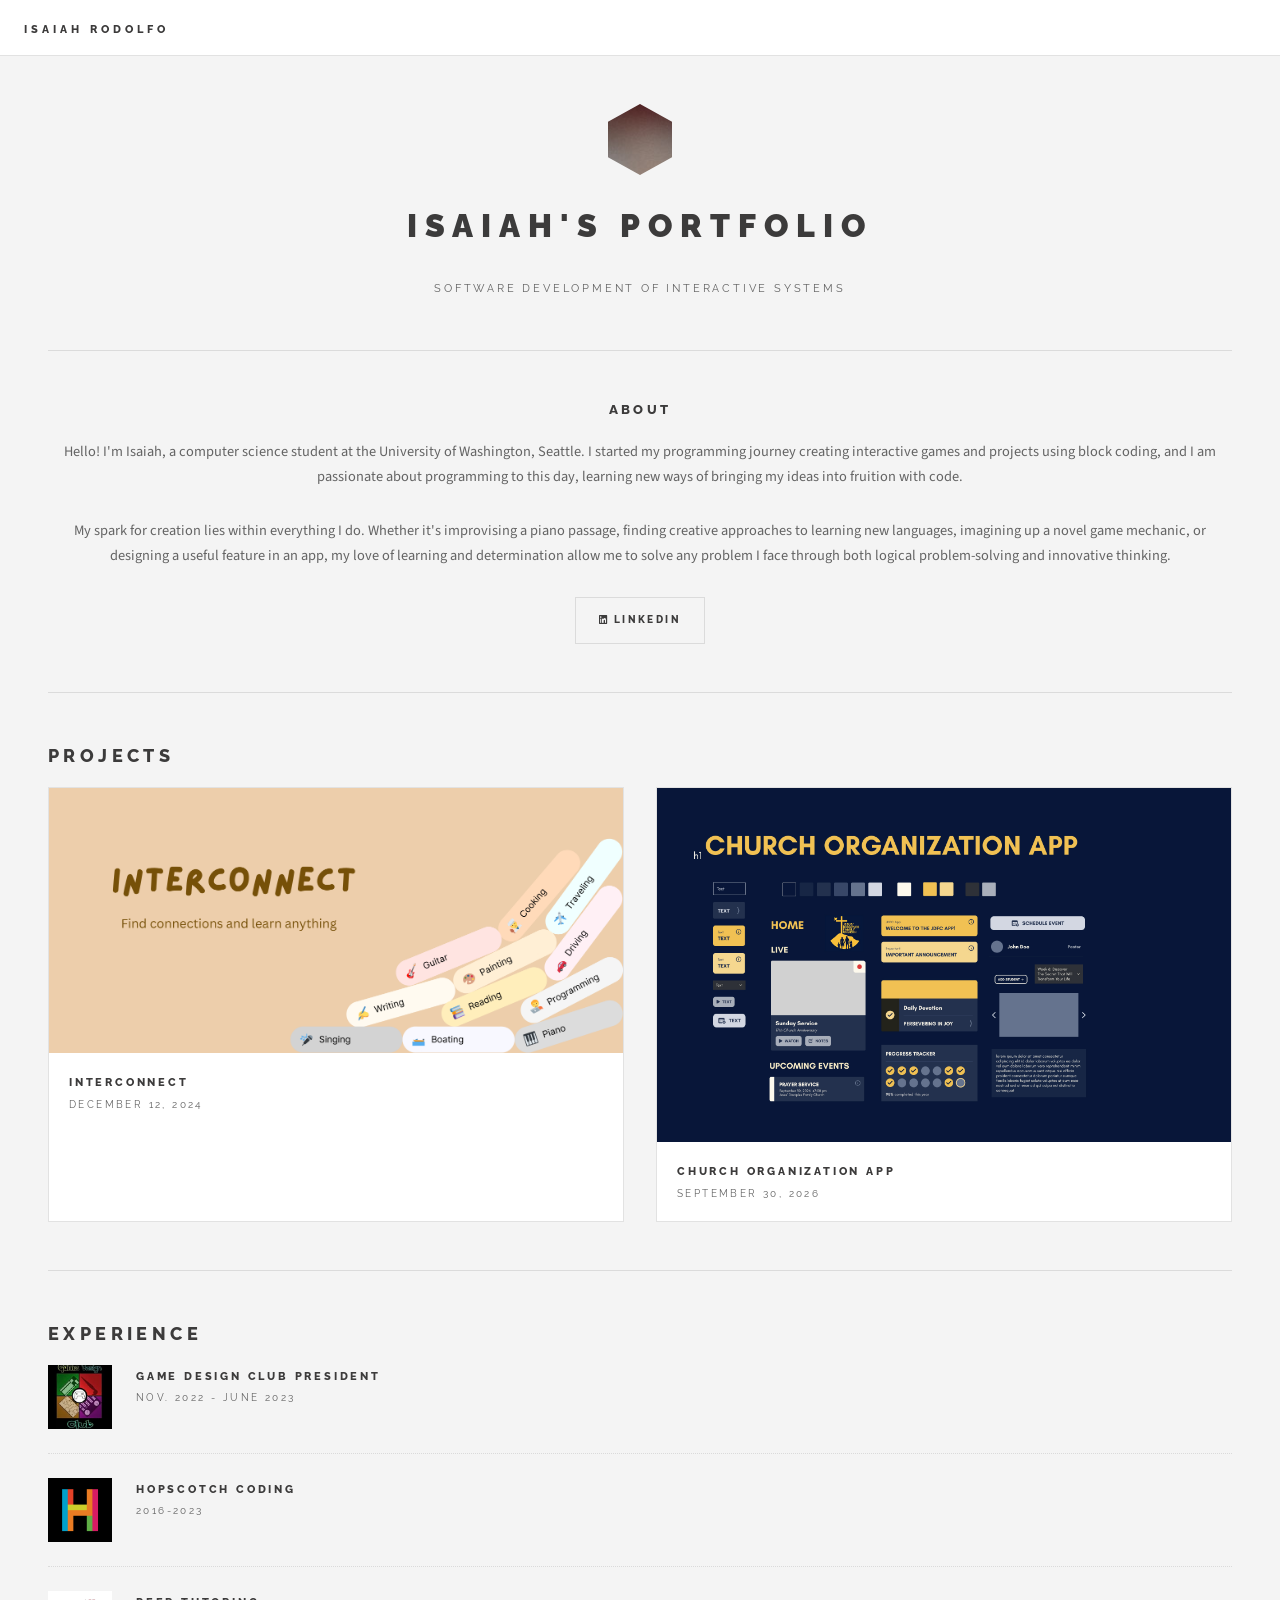
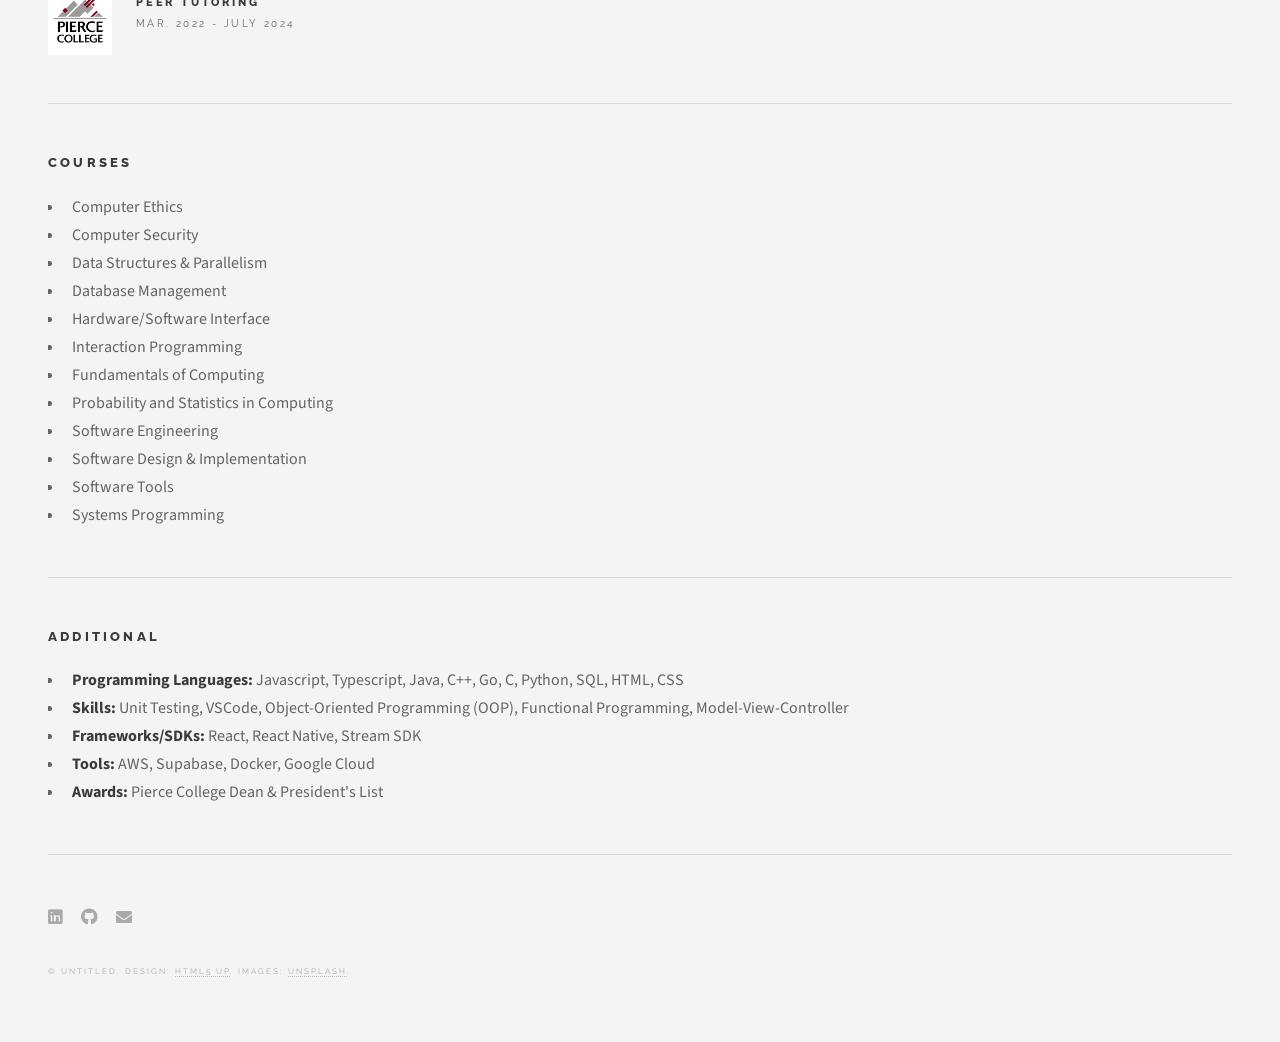
==== commit 79835df9: "Added cover image to church organization app" ====
--- a/index.html
+++ b/index.html
@@ -474,14 +474,14 @@
               <header>
                 <h3><a href="churchapp.html">Church Organization App</a></h3>
                 <time class="published" datetime="2025-01-28"
-                  >January 28, 2025</time
+                  >September 30, 2026</time
                 >
                 <!-- <a href="#" class="author"
                   ><img src="images/avatar.jpg" alt=""
                 /></a> -->
               </header>
               <a href="churchapp.html" class="image"
-                ><img src="images/church-organization-app/foundations.png" alt=""
+                ><img src="images/church-organization-app/cover.jpg" alt=""
               /></a>
             </article>
 
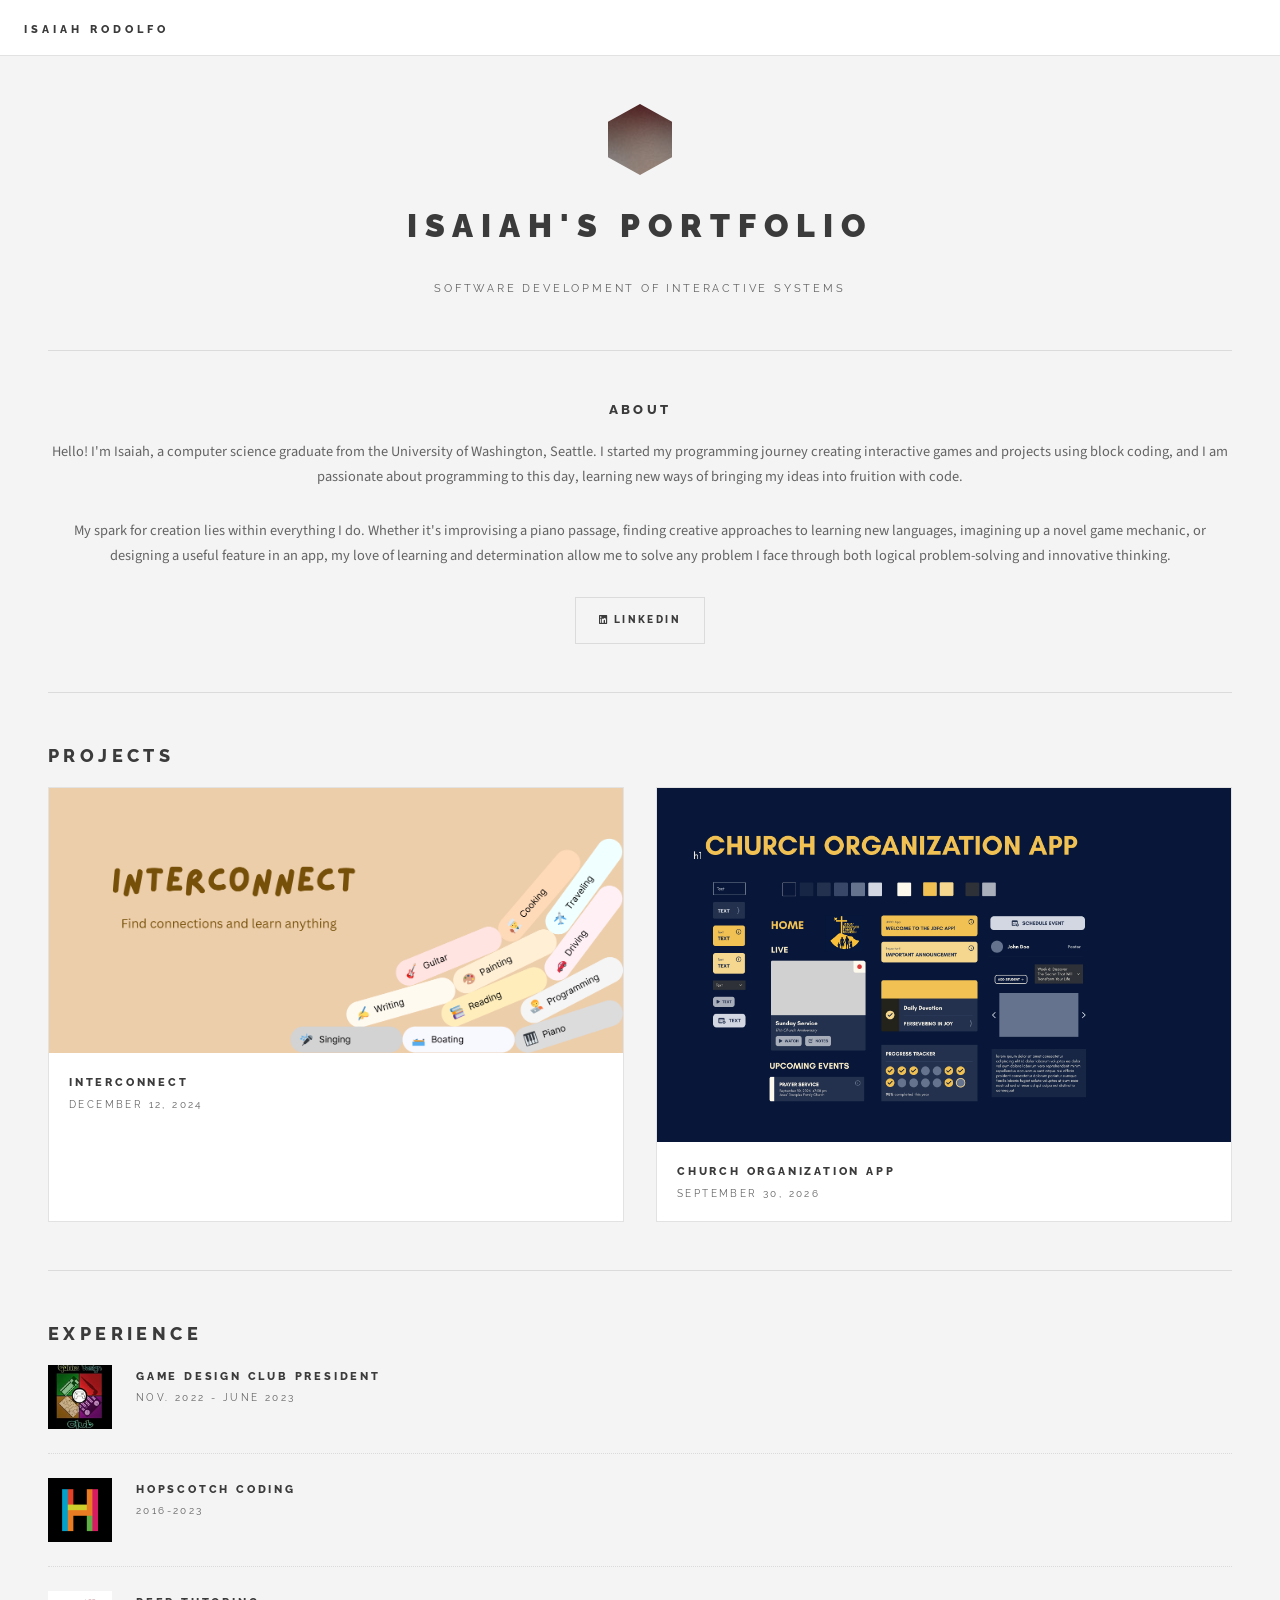
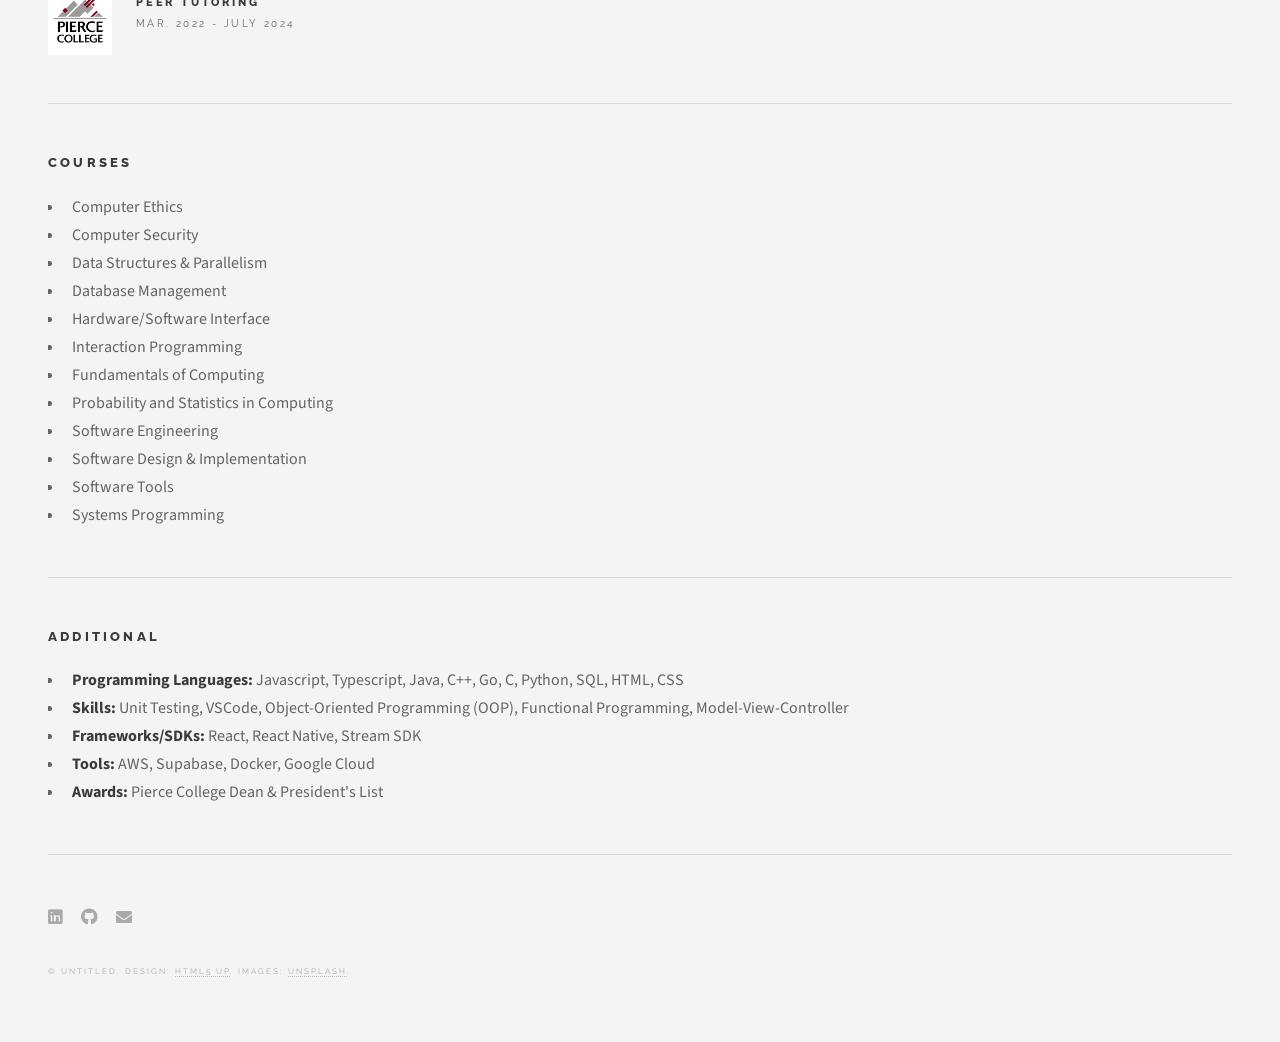
==== commit 32cdab28: "Update student status to graduate" ====
--- a/index.html
+++ b/index.html
@@ -433,7 +433,7 @@
         <section class="blurb" style="text-align:center">
           <h2>About</h2>
           <p>
-            Hello! I'm Isaiah, a computer science student at the University of Washington, Seattle. 
+            Hello! I'm Isaiah, a computer science graduate from the University of Washington, Seattle. 
 						I started my programming journey creating interactive games and projects using block coding, 
 						and I am passionate about programming to this day, learning new ways of bringing my ideas into fruition with code. 
           </p>
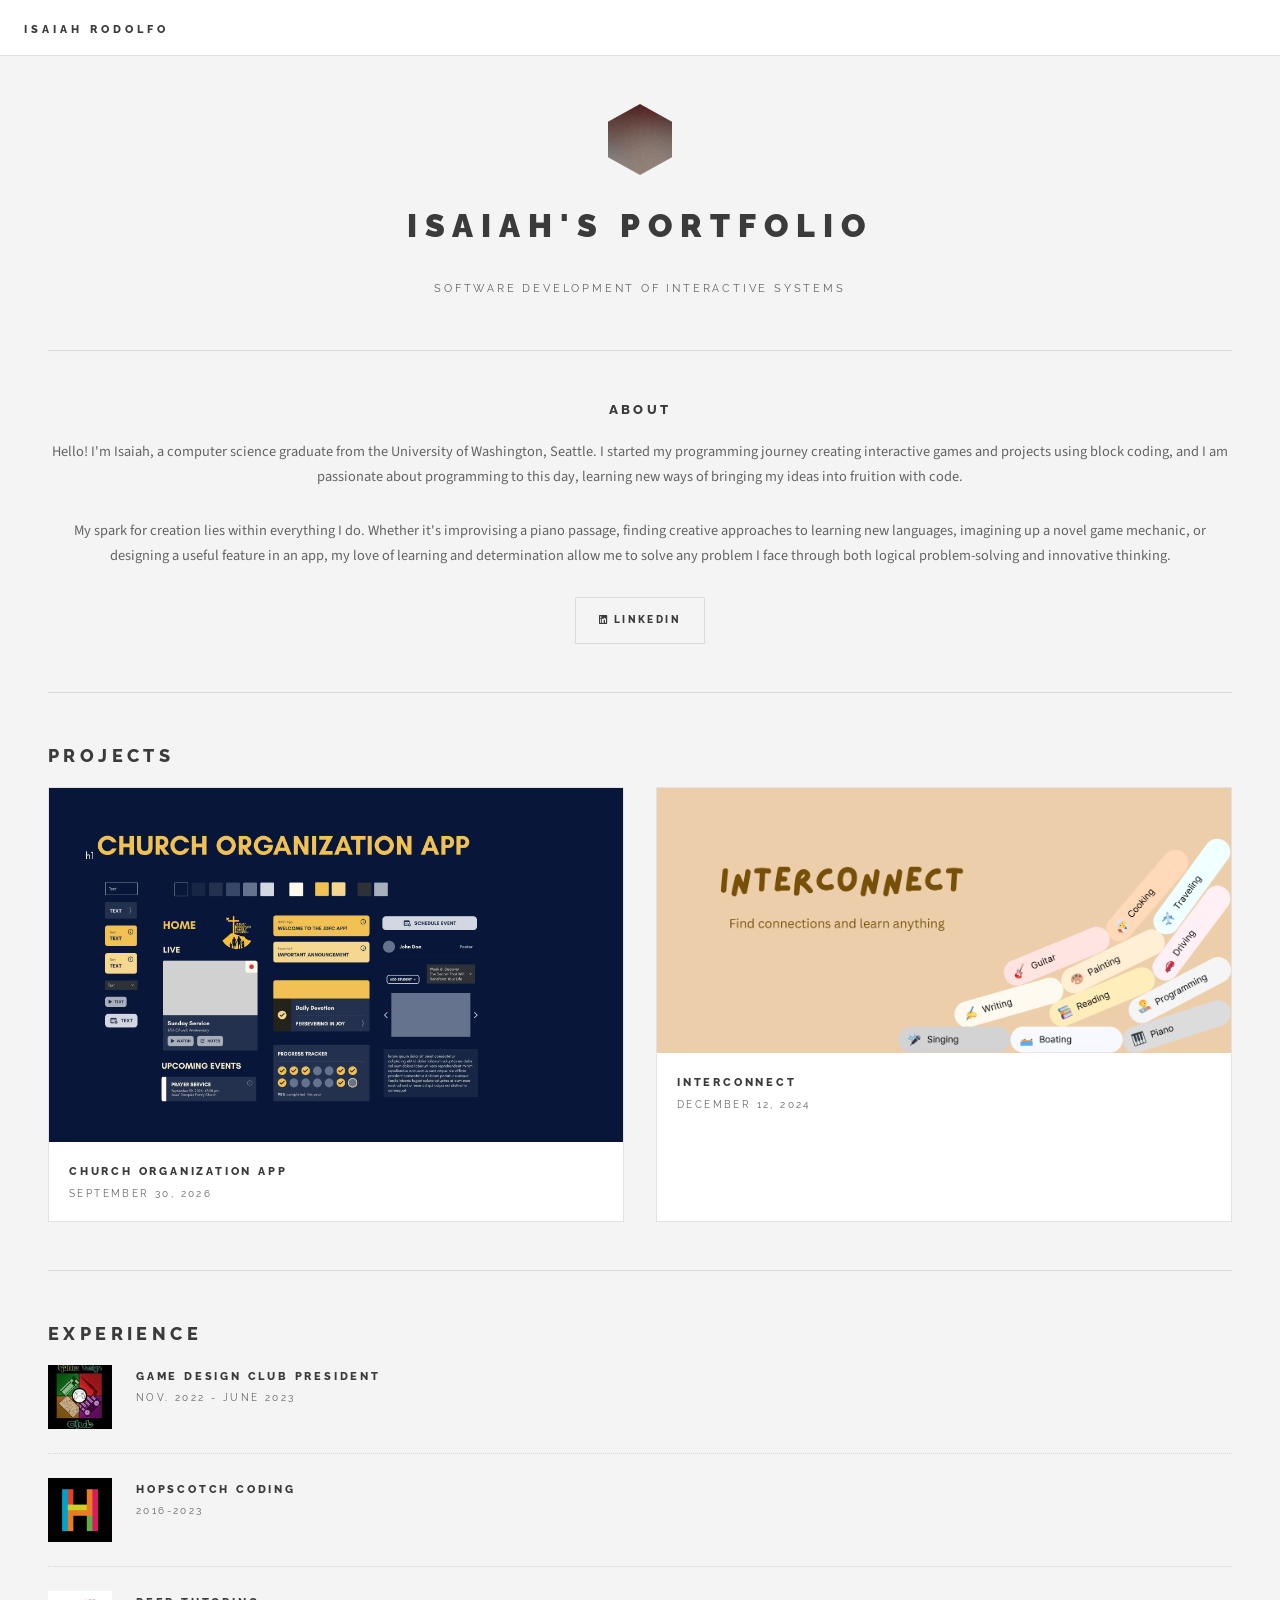
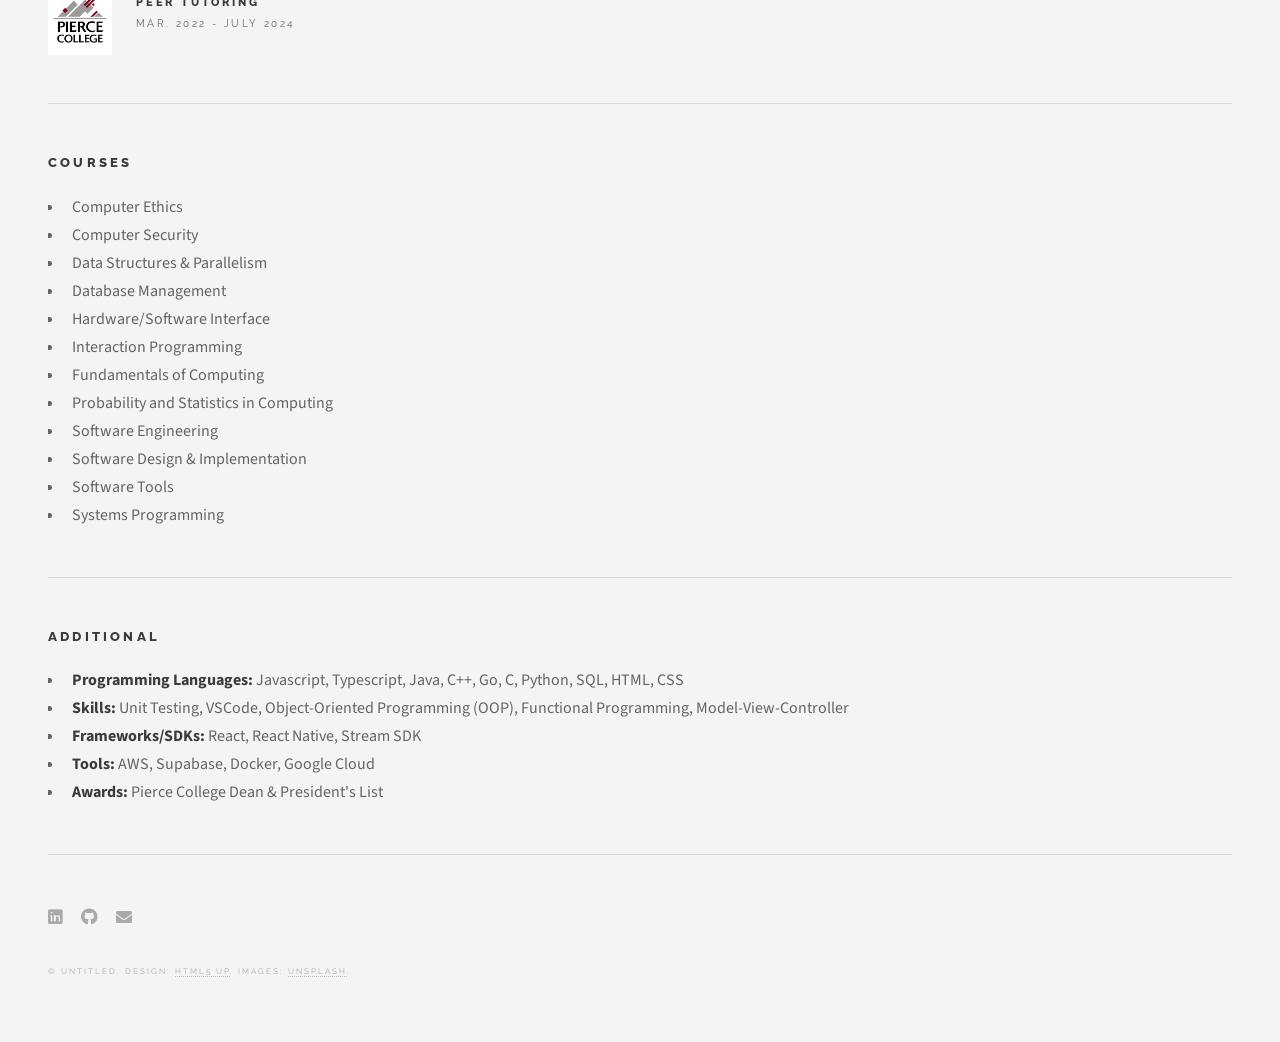
==== commit dce2a4bd: "Reorder projects list" ====
--- a/index.html
+++ b/index.html
@@ -450,9 +450,25 @@
 
         <!-- Mini Posts -->
         <section>
-          <h2>Projects</h2>
+          <h2>Projects</h2>   
 
           <div class="mini-posts">
+			<!-- Mini Post -->
+            <article class="mini-post">
+              <header>
+                <h3><a href="churchapp.html">Church Organization App</a></h3>
+                <time class="published" datetime="2025-01-28"
+                  >September 30, 2026</time
+                >
+                <!-- <a href="#" class="author"
+                  ><img src="images/avatar.jpg" alt=""
+                /></a> -->
+              </header>
+              <a href="churchapp.html" class="image"
+                ><img src="images/church-organization-app/cover.jpg" alt=""
+              /></a>
+            </article>
+			
             <!-- Mini Post -->
             <article class="mini-post">
               <header>
@@ -469,21 +485,7 @@
               /></a>
             </article>
 
-            <!-- Mini Post -->
-            <article class="mini-post">
-              <header>
-                <h3><a href="churchapp.html">Church Organization App</a></h3>
-                <time class="published" datetime="2025-01-28"
-                  >September 30, 2026</time
-                >
-                <!-- <a href="#" class="author"
-                  ><img src="images/avatar.jpg" alt=""
-                /></a> -->
-              </header>
-              <a href="churchapp.html" class="image"
-                ><img src="images/church-organization-app/cover.jpg" alt=""
-              /></a>
-            </article>
+
 
             <!-- Mini Post -->
             <!-- <article class="mini-post">
--- a/assets/css/main.css
+++ b/assets/css/main.css
@@ -7,3605 +7,3708 @@
 	Free for personal and commercial use under the CCA 3.0 license (html5up.net/license)
 */
 
-html, body, div, span, applet, object,
-iframe, h1, h2, h3, h4, h5, h6, p, blockquote,
-pre, a, abbr, acronym, address, big, cite,
-code, del, dfn, em, img, ins, kbd, q, s, samp,
-small, strike, strong, sub, sup, tt, var, b,
-u, i, center, dl, dt, dd, ol, ul, li, fieldset,
-form, label, legend, table, caption, tbody,
-tfoot, thead, tr, th, td, article, aside,
-canvas, details, embed, figure, figcaption,
-footer, header, hgroup, menu, nav, output, ruby,
-section, summary, time, mark, audio, video {
-	margin: 0;
-	padding: 0;
-	border: 0;
-	font-size: 100%;
-	font: inherit;
-	vertical-align: baseline;}
-
-article, aside, details, figcaption, figure,
-footer, header, hgroup, menu, nav, section {
-	display: block;}
+html,
+body,
+div,
+span,
+applet,
+object,
+iframe,
+h1,
+h2,
+h3,
+h4,
+h5,
+h6,
+p,
+blockquote,
+pre,
+a,
+abbr,
+acronym,
+address,
+big,
+cite,
+code,
+del,
+dfn,
+em,
+img,
+ins,
+kbd,
+q,
+s,
+samp,
+small,
+strike,
+strong,
+sub,
+sup,
+tt,
+var,
+b,
+u,
+i,
+center,
+dl,
+dt,
+dd,
+ol,
+ul,
+li,
+fieldset,
+form,
+label,
+legend,
+table,
+caption,
+tbody,
+tfoot,
+thead,
+tr,
+th,
+td,
+article,
+aside,
+canvas,
+details,
+embed,
+figure,
+figcaption,
+footer,
+header,
+hgroup,
+menu,
+nav,
+output,
+ruby,
+section,
+summary,
+time,
+mark,
+audio,
+video {
+  margin: 0;
+  padding: 0;
+  border: 0;
+  font-size: 100%;
+  font: inherit;
+  vertical-align: baseline;
+}
+
+article,
+aside,
+details,
+figcaption,
+figure,
+footer,
+header,
+hgroup,
+menu,
+nav,
+section {
+  display: block;
+}
 
 body {
-	line-height: 1;
-}
-
-ol, ul {
-	list-style: none;
-}
-
-blockquote, q {
-	quotes: none;
-}
-
-	blockquote:before, blockquote:after, q:before, q:after {
-		content: '';
-		content: none;
-	}
+  line-height: 1;
+}
+
+ol,
+ul {
+  list-style: none;
+}
+
+blockquote,
+q {
+  quotes: none;
+}
+
+blockquote:before,
+blockquote:after,
+q:before,
+q:after {
+  content: "";
+  content: none;
+}
 
 table {
-	border-collapse: collapse;
-	border-spacing: 0;
+  border-collapse: collapse;
+  border-spacing: 0;
 }
 
 body {
-	-webkit-text-size-adjust: none;
+  -webkit-text-size-adjust: none;
 }
 
 mark {
-	background-color: transparent;
-	color: inherit;
+  background-color: transparent;
+  color: inherit;
 }
 
 input::-moz-focus-inner {
-	border: 0;
-	padding: 0;
-}
-
-input, select, textarea {
-	-moz-appearance: none;
-	-webkit-appearance: none;
-	-ms-appearance: none;
-	appearance: none;
+  border: 0;
+  padding: 0;
+}
+
+input,
+select,
+textarea {
+  -moz-appearance: none;
+  -webkit-appearance: none;
+  -ms-appearance: none;
+  appearance: none;
 }
 
 /* Basic */
 
-	@-ms-viewport {
-		width: device-width;
-	}
-
-	body {
-		-ms-overflow-style: scrollbar;
-	}
-
-	@media screen and (max-width: 480px) {
-
-		html, body {
-			min-width: 320px;
-		}
-
-	}
-
-	html {
-		box-sizing: border-box;
-	}
-
-	*, *:before, *:after {
-		box-sizing: inherit;
-	}
-
-	body {
-		background: #f4f4f4;
-	}
-
-		body.is-preload *, body.is-preload *:before, body.is-preload *:after {
-			-moz-animation: none !important;
-			-webkit-animation: none !important;
-			-ms-animation: none !important;
-			animation: none !important;
-			-moz-transition: none !important;
-			-webkit-transition: none !important;
-			-ms-transition: none !important;
-			transition: none !important;
-		}
+@-ms-viewport {
+  width: device-width;
+}
+
+body {
+  -ms-overflow-style: scrollbar;
+}
+
+@media screen and (max-width: 480px) {
+  html,
+  body {
+    min-width: 320px;
+  }
+}
+
+html {
+  box-sizing: border-box;
+}
+
+*,
+*:before,
+*:after {
+  box-sizing: inherit;
+}
+
+body {
+  background: #f4f4f4;
+}
+
+body.is-preload *,
+body.is-preload *:before,
+body.is-preload *:after {
+  -moz-animation: none !important;
+  -webkit-animation: none !important;
+  -ms-animation: none !important;
+  animation: none !important;
+  -moz-transition: none !important;
+  -webkit-transition: none !important;
+  -ms-transition: none !important;
+  transition: none !important;
+}
 
 /* Type */
 
-	body, input, select, textarea {
-		color: #646464;
-		font-family: "Source Sans Pro", Helvetica, sans-serif;
-		font-size: 14pt;
-		font-weight: 400;
-		line-height: 1.75;
-	}
-
-		@media screen and (max-width: 1680px) {
-
-			body, input, select, textarea {
-				font-size: 12pt;
-			}
-
-		}
-
-		@media screen and (max-width: 1280px) {
-
-			body, input, select, textarea {
-				font-size: 12pt;
-			}
-
-		}
-
-		@media screen and (max-width: 980px) {
-
-			body, input, select, textarea {
-				font-size: 12pt;
-			}
-
-		}
-
-		@media screen and (max-width: 736px) {
-
-			body, input, select, textarea {
-				font-size: 12pt;
-			}
-
-		}
-
-		@media screen and (max-width: 480px) {
-
-			body, input, select, textarea {
-				font-size: 12pt;
-			}
-
-		}
-
-	a {
-		-moz-transition: color 0.2s ease, border-bottom-color 0.2s ease;
-		-webkit-transition: color 0.2s ease, border-bottom-color 0.2s ease;
-		-ms-transition: color 0.2s ease, border-bottom-color 0.2s ease;
-		transition: color 0.2s ease, border-bottom-color 0.2s ease;
-		border-bottom: dotted 1px rgba(160, 160, 160, 0.65);
-		color: inherit;
-		text-decoration: none;
-	}
-
-		a:before {
-			-moz-transition: color 0.2s ease;
-			-webkit-transition: color 0.2s ease;
-			-ms-transition: color 0.2s ease;
-			transition: color 0.2s ease;
-		}
-
-		a:hover {
-			border-bottom-color: transparent;
-			color: #2ebaae !important;
-		}
-
-			a:hover:before {
-				color: #2ebaae !important;
-			}
-
-	strong, b {
-		color: #3c3b3b;
-		font-weight: 700;
-	}
-
-	em, i {
-		font-style: italic;
-	}
-
-	p {
-		margin: 0 0 2em 0;
-	}
-
-	h1, h2, h3, h4, h5, h6 {
-		color: #3c3b3b;
-		font-family: "Raleway", Helvetica, sans-serif;
-		font-weight: 800;
-		letter-spacing: 0.25em;
-		line-height: 1.65;
-		margin: 0 0 1em 0;
-		text-transform: uppercase;
-	}
-
-		h1 a, h2 a, h3 a, h4 a, h5 a, h6 a {
-			color: inherit;
-			border-bottom: 0;
-		}
-
-	h2 {
-		font-size: 1.1em;
-	}
-
-	h3 {
-		font-size: 0.9em;
-	}
-
-	h4 {
-		font-size: 0.7em;
-	}
-
-	h5 {
-		font-size: 0.7em;
-	}
-
-	h6 {
-		font-size: 0.7em;
-	}
-
-	sub {
-		font-size: 0.8em;
-		position: relative;
-		top: 0.5em;
-	}
-
-	sup {
-		font-size: 0.8em;
-		position: relative;
-		top: -0.5em;
-	}
-
-	blockquote {
-		border-left: solid 4px rgba(160, 160, 160, 0.3);
-		font-style: italic;
-		margin: 0 0 2em 0;
-		padding: 0.5em 0 0.5em 2em;
-	}
-
-	code {
-		background: rgba(160, 160, 160, 0.075);
-		border: solid 1px rgba(160, 160, 160, 0.3);
-		font-family: "Courier New", monospace;
-		font-size: 0.9em;
-		margin: 0 0.25em;
-		padding: 0.25em 0.65em;
-	}
-
-	pre {
-		-webkit-overflow-scrolling: touch;
-		font-family: "Courier New", monospace;
-		font-size: 0.9em;
-		margin: 0 0 2em 0;
-	}
-
-		pre code {
-			display: block;
-			line-height: 1.75em;
-			padding: 1em 1.5em;
-			overflow-x: auto;
-		}
-
-	hr {
-		border: 0;
-		border-bottom: solid 1px rgba(160, 160, 160, 0.3);
-		margin: 2em 0;
-	}
-
-		hr.major {
-			margin: 3em 0;
-		}
-
-	.align-left {
-		text-align: left;
-	}
-
-	.align-center {
-		text-align: center;
-	}
-
-	.align-right {
-		text-align: right;
-	}
+body,
+input,
+select,
+textarea {
+  color: #646464;
+  font-family: "Source Sans Pro", Helvetica, sans-serif;
+  font-size: 14pt;
+  font-weight: 400;
+  line-height: 1.75;
+}
+
+@media screen and (max-width: 1680px) {
+  body,
+  input,
+  select,
+  textarea {
+    font-size: 12pt;
+  }
+}
+
+@media screen and (max-width: 1280px) {
+  body,
+  input,
+  select,
+  textarea {
+    font-size: 12pt;
+  }
+}
+
+@media screen and (max-width: 980px) {
+  body,
+  input,
+  select,
+  textarea {
+    font-size: 12pt;
+  }
+}
+
+@media screen and (max-width: 736px) {
+  body,
+  input,
+  select,
+  textarea {
+    font-size: 12pt;
+  }
+}
+
+@media screen and (max-width: 480px) {
+  body,
+  input,
+  select,
+  textarea {
+    font-size: 12pt;
+  }
+}
+
+a {
+  -moz-transition:
+    color 0.2s ease,
+    border-bottom-color 0.2s ease;
+  -webkit-transition:
+    color 0.2s ease,
+    border-bottom-color 0.2s ease;
+  -ms-transition:
+    color 0.2s ease,
+    border-bottom-color 0.2s ease;
+  transition:
+    color 0.2s ease,
+    border-bottom-color 0.2s ease;
+  border-bottom: dotted 1px rgba(160, 160, 160, 0.65);
+  color: inherit;
+  text-decoration: none;
+}
+
+a:before {
+  -moz-transition: color 0.2s ease;
+  -webkit-transition: color 0.2s ease;
+  -ms-transition: color 0.2s ease;
+  transition: color 0.2s ease;
+}
+
+a:hover {
+  border-bottom-color: transparent;
+  color: #2ebaae !important;
+}
+
+a:hover:before {
+  color: #2ebaae !important;
+}
+
+strong,
+b {
+  color: #3c3b3b;
+  font-weight: 700;
+}
+
+em,
+i {
+  font-style: italic;
+}
+
+p {
+  margin: 0 0 2em 0;
+}
+
+h1,
+h2,
+h3,
+h4,
+h5,
+h6 {
+  color: #3c3b3b;
+  font-family: "Raleway", Helvetica, sans-serif;
+  font-weight: 800;
+  letter-spacing: 0.25em;
+  line-height: 1.65;
+  margin: 0 0 1em 0;
+  text-transform: uppercase;
+}
+
+h1 a,
+h2 a,
+h3 a,
+h4 a,
+h5 a,
+h6 a {
+  color: inherit;
+  border-bottom: 0;
+}
+
+h2 {
+  font-size: 1.1em;
+}
+
+h3 {
+  font-size: 0.9em;
+}
+
+h4 {
+  font-size: 0.7em;
+}
+
+h5 {
+  font-size: 0.7em;
+}
+
+h6 {
+  font-size: 0.7em;
+}
+
+sub {
+  font-size: 0.8em;
+  position: relative;
+  top: 0.5em;
+}
+
+sup {
+  font-size: 0.8em;
+  position: relative;
+  top: -0.5em;
+}
+
+blockquote {
+  border-left: solid 4px rgba(160, 160, 160, 0.3);
+  font-style: italic;
+  margin: 0 0 2em 0;
+  padding: 0.5em 0 0.5em 2em;
+}
+
+code {
+  background: rgba(160, 160, 160, 0.075);
+  border: solid 1px rgba(160, 160, 160, 0.3);
+  font-family: "Courier New", monospace;
+  font-size: 0.9em;
+  margin: 0 0.25em;
+  padding: 0.25em 0.65em;
+}
+
+pre {
+  -webkit-overflow-scrolling: touch;
+  font-family: "Courier New", monospace;
+  font-size: 0.9em;
+  margin: 0 0 2em 0;
+}
+
+pre code {
+  display: block;
+  line-height: 1.75em;
+  padding: 1em 1.5em;
+  overflow-x: auto;
+}
+
+hr {
+  border: 0;
+  border-bottom: solid 1px rgba(160, 160, 160, 0.3);
+  margin: 2em 0;
+}
+
+hr.major {
+  margin: 3em 0;
+}
+
+.align-left {
+  text-align: left;
+}
+
+.align-center {
+  text-align: center;
+}
+
+.align-right {
+  text-align: right;
+}
 
 /* Row */
 
-	.row {
-		display: flex;
-		flex-wrap: wrap;
-		box-sizing: border-box;
-		align-items: stretch;
-	}
-
-		.row > * {
-			box-sizing: border-box;
-		}
-
-		.row.gtr-uniform > * > :last-child {
-			margin-bottom: 0;
-		}
-
-		.row.aln-left {
-			justify-content: flex-start;
-		}
-
-		.row.aln-center {
-			justify-content: center;
-		}
-
-		.row.aln-right {
-			justify-content: flex-end;
-		}
-
-		.row.aln-top {
-			align-items: flex-start;
-		}
-
-		.row.aln-middle {
-			align-items: center;
-		}
-
-		.row.aln-bottom {
-			align-items: flex-end;
-		}
-
-		.row > .imp {
-			order: -1;
-		}
-
-		.row > .col-1 {
-			width: 8.33333%;
-		}
-
-		.row > .off-1 {
-			margin-left: 8.33333%;
-		}
-
-		.row > .col-2 {
-			width: 16.66667%;
-		}
-
-		.row > .off-2 {
-			margin-left: 16.66667%;
-		}
-
-		.row > .col-3 {
-			width: 25%;
-		}
-
-		.row > .off-3 {
-			margin-left: 25%;
-		}
-
-		.row > .col-4 {
-			width: 33.33333%;
-		}
-
-		.row > .off-4 {
-			margin-left: 33.33333%;
-		}
-
-		.row > .col-5 {
-			width: 41.66667%;
-		}
-
-		.row > .off-5 {
-			margin-left: 41.66667%;
-		}
-
-		.row > .col-6 {
-			width: 50%;
-		}
-
-		.row > .off-6 {
-			margin-left: 50%;
-		}
-
-		.row > .col-7 {
-			width: 58.33333%;
-		}
-
-		.row > .off-7 {
-			margin-left: 58.33333%;
-		}
-
-		.row > .col-8 {
-			width: 66.66667%;
-		}
-
-		.row > .off-8 {
-			margin-left: 66.66667%;
-		}
-
-		.row > .col-9 {
-			width: 75%;
-		}
-
-		.row > .off-9 {
-			margin-left: 75%;
-		}
-
-		.row > .col-10 {
-			width: 83.33333%;
-		}
-
-		.row > .off-10 {
-			margin-left: 83.33333%;
-		}
-
-		.row > .col-11 {
-			width: 91.66667%;
-		}
-
-		.row > .off-11 {
-			margin-left: 91.66667%;
-		}
-
-		.row > .col-12 {
-			width: 100%;
-		}
-
-		.row > .off-12 {
-			margin-left: 100%;
-		}
-
-		.row.gtr-0 {
-			margin-top: 0;
-			margin-left: 0em;
-		}
-
-			.row.gtr-0 > * {
-				padding: 0 0 0 0em;
-			}
-
-			.row.gtr-0.gtr-uniform {
-				margin-top: 0em;
-			}
-
-				.row.gtr-0.gtr-uniform > * {
-					padding-top: 0em;
-				}
-
-		.row.gtr-25 {
-			margin-top: 0;
-			margin-left: -0.25em;
-		}
-
-			.row.gtr-25 > * {
-				padding: 0 0 0 0.25em;
-			}
-
-			.row.gtr-25.gtr-uniform {
-				margin-top: -0.25em;
-			}
-
-				.row.gtr-25.gtr-uniform > * {
-					padding-top: 0.25em;
-				}
-
-		.row.gtr-50 {
-			margin-top: 0;
-			margin-left: -0.5em;
-		}
-
-			.row.gtr-50 > * {
-				padding: 0 0 0 0.5em;
-			}
-
-			.row.gtr-50.gtr-uniform {
-				margin-top: -0.5em;
-			}
-
-				.row.gtr-50.gtr-uniform > * {
-					padding-top: 0.5em;
-				}
-
-		.row {
-			margin-top: 0;
-			margin-left: -1em;
-		}
-
-			.row > * {
-				padding: 0 0 0 1em;
-			}
-
-			.row.gtr-uniform {
-				margin-top: -1em;
-			}
-
-				.row.gtr-uniform > * {
-					padding-top: 1em;
-				}
-
-		.row.gtr-150 {
-			margin-top: 0;
-			margin-left: -1.5em;
-		}
-
-			.row.gtr-150 > * {
-				padding: 0 0 0 1.5em;
-			}
-
-			.row.gtr-150.gtr-uniform {
-				margin-top: -1.5em;
-			}
-
-				.row.gtr-150.gtr-uniform > * {
-					padding-top: 1.5em;
-				}
-
-		.row.gtr-200 {
-			margin-top: 0;
-			margin-left: -2em;
-		}
-
-			.row.gtr-200 > * {
-				padding: 0 0 0 2em;
-			}
-
-			.row.gtr-200.gtr-uniform {
-				margin-top: -2em;
-			}
-
-				.row.gtr-200.gtr-uniform > * {
-					padding-top: 2em;
-				}
-
-		@media screen and (max-width: 1680px) {
-
-			.row {
-				display: flex;
-				flex-wrap: wrap;
-				box-sizing: border-box;
-				align-items: stretch;
-			}
-
-				.row > * {
-					box-sizing: border-box;
-				}
-
-				.row.gtr-uniform > * > :last-child {
-					margin-bottom: 0;
-				}
-
-				.row.aln-left {
-					justify-content: flex-start;
-				}
-
-				.row.aln-center {
-					justify-content: center;
-				}
-
-				.row.aln-right {
-					justify-content: flex-end;
-				}
-
-				.row.aln-top {
-					align-items: flex-start;
-				}
-
-				.row.aln-middle {
-					align-items: center;
-				}
-
-				.row.aln-bottom {
-					align-items: flex-end;
-				}
-
-				.row > .imp-xlarge {
-					order: -1;
-				}
-
-				.row > .col-1-xlarge {
-					width: 8.33333%;
-				}
-
-				.row > .off-1-xlarge {
-					margin-left: 8.33333%;
-				}
-
-				.row > .col-2-xlarge {
-					width: 16.66667%;
-				}
-
-				.row > .off-2-xlarge {
-					margin-left: 16.66667%;
-				}
-
-				.row > .col-3-xlarge {
-					width: 25%;
-				}
-
-				.row > .off-3-xlarge {
-					margin-left: 25%;
-				}
-
-				.row > .col-4-xlarge {
-					width: 33.33333%;
-				}
-
-				.row > .off-4-xlarge {
-					margin-left: 33.33333%;
-				}
-
-				.row > .col-5-xlarge {
-					width: 41.66667%;
-				}
-
-				.row > .off-5-xlarge {
-					margin-left: 41.66667%;
-				}
-
-				.row > .col-6-xlarge {
-					width: 50%;
-				}
-
-				.row > .off-6-xlarge {
-					margin-left: 50%;
-				}
-
-				.row > .col-7-xlarge {
-					width: 58.33333%;
-				}
-
-				.row > .off-7-xlarge {
-					margin-left: 58.33333%;
-				}
-
-				.row > .col-8-xlarge {
-					width: 66.66667%;
-				}
-
-				.row > .off-8-xlarge {
-					margin-left: 66.66667%;
-				}
-
-				.row > .col-9-xlarge {
-					width: 75%;
-				}
-
-				.row > .off-9-xlarge {
-					margin-left: 75%;
-				}
-
-				.row > .col-10-xlarge {
-					width: 83.33333%;
-				}
-
-				.row > .off-10-xlarge {
-					margin-left: 83.33333%;
-				}
-
-				.row > .col-11-xlarge {
-					width: 91.66667%;
-				}
-
-				.row > .off-11-xlarge {
-					margin-left: 91.66667%;
-				}
-
-				.row > .col-12-xlarge {
-					width: 100%;
-				}
-
-				.row > .off-12-xlarge {
-					margin-left: 100%;
-				}
-
-				.row.gtr-0 {
-					margin-top: 0;
-					margin-left: 0em;
-				}
-
-					.row.gtr-0 > * {
-						padding: 0 0 0 0em;
-					}
-
-					.row.gtr-0.gtr-uniform {
-						margin-top: 0em;
-					}
-
-						.row.gtr-0.gtr-uniform > * {
-							padding-top: 0em;
-						}
-
-				.row.gtr-25 {
-					margin-top: 0;
-					margin-left: -0.25em;
-				}
-
-					.row.gtr-25 > * {
-						padding: 0 0 0 0.25em;
-					}
-
-					.row.gtr-25.gtr-uniform {
-						margin-top: -0.25em;
-					}
-
-						.row.gtr-25.gtr-uniform > * {
-							padding-top: 0.25em;
-						}
-
-				.row.gtr-50 {
-					margin-top: 0;
-					margin-left: -0.5em;
-				}
-
-					.row.gtr-50 > * {
-						padding: 0 0 0 0.5em;
-					}
-
-					.row.gtr-50.gtr-uniform {
-						margin-top: -0.5em;
-					}
-
-						.row.gtr-50.gtr-uniform > * {
-							padding-top: 0.5em;
-						}
-
-				.row {
-					margin-top: 0;
-					margin-left: -1em;
-				}
-
-					.row > * {
-						padding: 0 0 0 1em;
-					}
-
-					.row.gtr-uniform {
-						margin-top: -1em;
-					}
-
-						.row.gtr-uniform > * {
-							padding-top: 1em;
-						}
-
-				.row.gtr-150 {
-					margin-top: 0;
-					margin-left: -1.5em;
-				}
-
-					.row.gtr-150 > * {
-						padding: 0 0 0 1.5em;
-					}
-
-					.row.gtr-150.gtr-uniform {
-						margin-top: -1.5em;
-					}
-
-						.row.gtr-150.gtr-uniform > * {
-							padding-top: 1.5em;
-						}
-
-				.row.gtr-200 {
-					margin-top: 0;
-					margin-left: -2em;
-				}
-
-					.row.gtr-200 > * {
-						padding: 0 0 0 2em;
-					}
-
-					.row.gtr-200.gtr-uniform {
-						margin-top: -2em;
-					}
-
-						.row.gtr-200.gtr-uniform > * {
-							padding-top: 2em;
-						}
-
-		}
-
-		@media screen and (max-width: 1280px) {
-
-			.row {
-				display: flex;
-				flex-wrap: wrap;
-				box-sizing: border-box;
-				align-items: stretch;
-			}
-
-				.row > * {
-					box-sizing: border-box;
-				}
-
-				.row.gtr-uniform > * > :last-child {
-					margin-bottom: 0;
-				}
-
-				.row.aln-left {
-					justify-content: flex-start;
-				}
-
-				.row.aln-center {
-					justify-content: center;
-				}
-
-				.row.aln-right {
-					justify-content: flex-end;
-				}
-
-				.row.aln-top {
-					align-items: flex-start;
-				}
-
-				.row.aln-middle {
-					align-items: center;
-				}
-
-				.row.aln-bottom {
-					align-items: flex-end;
-				}
-
-				.row > .imp-large {
-					order: -1;
-				}
-
-				.row > .col-1-large {
-					width: 8.33333%;
-				}
-
-				.row > .off-1-large {
-					margin-left: 8.33333%;
-				}
-
-				.row > .col-2-large {
-					width: 16.66667%;
-				}
-
-				.row > .off-2-large {
-					margin-left: 16.66667%;
-				}
-
-				.row > .col-3-large {
-					width: 25%;
-				}
-
-				.row > .off-3-large {
-					margin-left: 25%;
-				}
-
-				.row > .col-4-large {
-					width: 33.33333%;
-				}
-
-				.row > .off-4-large {
-					margin-left: 33.33333%;
-				}
-
-				.row > .col-5-large {
-					width: 41.66667%;
-				}
-
-				.row > .off-5-large {
-					margin-left: 41.66667%;
-				}
-
-				.row > .col-6-large {
-					width: 50%;
-				}
-
-				.row > .off-6-large {
-					margin-left: 50%;
-				}
-
-				.row > .col-7-large {
-					width: 58.33333%;
-				}
-
-				.row > .off-7-large {
-					margin-left: 58.33333%;
-				}
-
-				.row > .col-8-large {
-					width: 66.66667%;
-				}
-
-				.row > .off-8-large {
-					margin-left: 66.66667%;
-				}
-
-				.row > .col-9-large {
-					width: 75%;
-				}
-
-				.row > .off-9-large {
-					margin-left: 75%;
-				}
-
-				.row > .col-10-large {
-					width: 83.33333%;
-				}
-
-				.row > .off-10-large {
-					margin-left: 83.33333%;
-				}
-
-				.row > .col-11-large {
-					width: 91.66667%;
-				}
-
-				.row > .off-11-large {
-					margin-left: 91.66667%;
-				}
-
-				.row > .col-12-large {
-					width: 100%;
-				}
-
-				.row > .off-12-large {
-					margin-left: 100%;
-				}
-
-				.row.gtr-0 {
-					margin-top: 0;
-					margin-left: 0em;
-				}
-
-					.row.gtr-0 > * {
-						padding: 0 0 0 0em;
-					}
-
-					.row.gtr-0.gtr-uniform {
-						margin-top: 0em;
-					}
-
-						.row.gtr-0.gtr-uniform > * {
-							padding-top: 0em;
-						}
-
-				.row.gtr-25 {
-					margin-top: 0;
-					margin-left: -0.25em;
-				}
-
-					.row.gtr-25 > * {
-						padding: 0 0 0 0.25em;
-					}
-
-					.row.gtr-25.gtr-uniform {
-						margin-top: -0.25em;
-					}
-
-						.row.gtr-25.gtr-uniform > * {
-							padding-top: 0.25em;
-						}
-
-				.row.gtr-50 {
-					margin-top: 0;
-					margin-left: -0.5em;
-				}
-
-					.row.gtr-50 > * {
-						padding: 0 0 0 0.5em;
-					}
-
-					.row.gtr-50.gtr-uniform {
-						margin-top: -0.5em;
-					}
-
-						.row.gtr-50.gtr-uniform > * {
-							padding-top: 0.5em;
-						}
-
-				.row {
-					margin-top: 0;
-					margin-left: -1em;
-				}
-
-					.row > * {
-						padding: 0 0 0 1em;
-					}
-
-					.row.gtr-uniform {
-						margin-top: -1em;
-					}
-
-						.row.gtr-uniform > * {
-							padding-top: 1em;
-						}
-
-				.row.gtr-150 {
-					margin-top: 0;
-					margin-left: -1.5em;
-				}
-
-					.row.gtr-150 > * {
-						padding: 0 0 0 1.5em;
-					}
-
-					.row.gtr-150.gtr-uniform {
-						margin-top: -1.5em;
-					}
-
-						.row.gtr-150.gtr-uniform > * {
-							padding-top: 1.5em;
-						}
-
-				.row.gtr-200 {
-					margin-top: 0;
-					margin-left: -2em;
-				}
-
-					.row.gtr-200 > * {
-						padding: 0 0 0 2em;
-					}
-
-					.row.gtr-200.gtr-uniform {
-						margin-top: -2em;
-					}
-
-						.row.gtr-200.gtr-uniform > * {
-							padding-top: 2em;
-						}
-
-		}
-
-		@media screen and (max-width: 980px) {
-
-			.row {
-				display: flex;
-				flex-wrap: wrap;
-				box-sizing: border-box;
-				align-items: stretch;
-			}
-
-				.row > * {
-					box-sizing: border-box;
-				}
-
-				.row.gtr-uniform > * > :last-child {
-					margin-bottom: 0;
-				}
-
-				.row.aln-left {
-					justify-content: flex-start;
-				}
-
-				.row.aln-center {
-					justify-content: center;
-				}
-
-				.row.aln-right {
-					justify-content: flex-end;
-				}
-
-				.row.aln-top {
-					align-items: flex-start;
-				}
-
-				.row.aln-middle {
-					align-items: center;
-				}
-
-				.row.aln-bottom {
-					align-items: flex-end;
-				}
-
-				.row > .imp-medium {
-					order: -1;
-				}
-
-				.row > .col-1-medium {
-					width: 8.33333%;
-				}
-
-				.row > .off-1-medium {
-					margin-left: 8.33333%;
-				}
-
-				.row > .col-2-medium {
-					width: 16.66667%;
-				}
-
-				.row > .off-2-medium {
-					margin-left: 16.66667%;
-				}
-
-				.row > .col-3-medium {
-					width: 25%;
-				}
-
-				.row > .off-3-medium {
-					margin-left: 25%;
-				}
-
-				.row > .col-4-medium {
-					width: 33.33333%;
-				}
-
-				.row > .off-4-medium {
-					margin-left: 33.33333%;
-				}
-
-				.row > .col-5-medium {
-					width: 41.66667%;
-				}
-
-				.row > .off-5-medium {
-					margin-left: 41.66667%;
-				}
-
-				.row > .col-6-medium {
-					width: 50%;
-				}
-
-				.row > .off-6-medium {
-					margin-left: 50%;
-				}
-
-				.row > .col-7-medium {
-					width: 58.33333%;
-				}
-
-				.row > .off-7-medium {
-					margin-left: 58.33333%;
-				}
-
-				.row > .col-8-medium {
-					width: 66.66667%;
-				}
-
-				.row > .off-8-medium {
-					margin-left: 66.66667%;
-				}
-
-				.row > .col-9-medium {
-					width: 75%;
-				}
-
-				.row > .off-9-medium {
-					margin-left: 75%;
-				}
-
-				.row > .col-10-medium {
-					width: 83.33333%;
-				}
-
-				.row > .off-10-medium {
-					margin-left: 83.33333%;
-				}
-
-				.row > .col-11-medium {
-					width: 91.66667%;
-				}
-
-				.row > .off-11-medium {
-					margin-left: 91.66667%;
-				}
-
-				.row > .col-12-medium {
-					width: 100%;
-				}
-
-				.row > .off-12-medium {
-					margin-left: 100%;
-				}
-
-				.row.gtr-0 {
-					margin-top: 0;
-					margin-left: 0em;
-				}
-
-					.row.gtr-0 > * {
-						padding: 0 0 0 0em;
-					}
-
-					.row.gtr-0.gtr-uniform {
-						margin-top: 0em;
-					}
-
-						.row.gtr-0.gtr-uniform > * {
-							padding-top: 0em;
-						}
-
-				.row.gtr-25 {
-					margin-top: 0;
-					margin-left: -0.25em;
-				}
-
-					.row.gtr-25 > * {
-						padding: 0 0 0 0.25em;
-					}
-
-					.row.gtr-25.gtr-uniform {
-						margin-top: -0.25em;
-					}
-
-						.row.gtr-25.gtr-uniform > * {
-							padding-top: 0.25em;
-						}
-
-				.row.gtr-50 {
-					margin-top: 0;
-					margin-left: -0.5em;
-				}
-
-					.row.gtr-50 > * {
-						padding: 0 0 0 0.5em;
-					}
-
-					.row.gtr-50.gtr-uniform {
-						margin-top: -0.5em;
-					}
-
-						.row.gtr-50.gtr-uniform > * {
-							padding-top: 0.5em;
-						}
-
-				.row {
-					margin-top: 0;
-					margin-left: -1em;
-				}
-
-					.row > * {
-						padding: 0 0 0 1em;
-					}
-
-					.row.gtr-uniform {
-						margin-top: -1em;
-					}
-
-						.row.gtr-uniform > * {
-							padding-top: 1em;
-						}
-
-				.row.gtr-150 {
-					margin-top: 0;
-					margin-left: -1.5em;
-				}
-
-					.row.gtr-150 > * {
-						padding: 0 0 0 1.5em;
-					}
-
-					.row.gtr-150.gtr-uniform {
-						margin-top: -1.5em;
-					}
-
-						.row.gtr-150.gtr-uniform > * {
-							padding-top: 1.5em;
-						}
-
-				.row.gtr-200 {
-					margin-top: 0;
-					margin-left: -2em;
-				}
-
-					.row.gtr-200 > * {
-						padding: 0 0 0 2em;
-					}
-
-					.row.gtr-200.gtr-uniform {
-						margin-top: -2em;
-					}
-
-						.row.gtr-200.gtr-uniform > * {
-							padding-top: 2em;
-						}
-
-		}
-
-		@media screen and (max-width: 736px) {
-
-			.row {
-				display: flex;
-				flex-wrap: wrap;
-				box-sizing: border-box;
-				align-items: stretch;
-			}
-
-				.row > * {
-					box-sizing: border-box;
-				}
-
-				.row.gtr-uniform > * > :last-child {
-					margin-bottom: 0;
-				}
-
-				.row.aln-left {
-					justify-content: flex-start;
-				}
-
-				.row.aln-center {
-					justify-content: center;
-				}
-
-				.row.aln-right {
-					justify-content: flex-end;
-				}
-
-				.row.aln-top {
-					align-items: flex-start;
-				}
-
-				.row.aln-middle {
-					align-items: center;
-				}
-
-				.row.aln-bottom {
-					align-items: flex-end;
-				}
-
-				.row > .imp-small {
-					order: -1;
-				}
-
-				.row > .col-1-small {
-					width: 8.33333%;
-				}
-
-				.row > .off-1-small {
-					margin-left: 8.33333%;
-				}
-
-				.row > .col-2-small {
-					width: 16.66667%;
-				}
-
-				.row > .off-2-small {
-					margin-left: 16.66667%;
-				}
-
-				.row > .col-3-small {
-					width: 25%;
-				}
-
-				.row > .off-3-small {
-					margin-left: 25%;
-				}
-
-				.row > .col-4-small {
-					width: 33.33333%;
-				}
-
-				.row > .off-4-small {
-					margin-left: 33.33333%;
-				}
-
-				.row > .col-5-small {
-					width: 41.66667%;
-				}
-
-				.row > .off-5-small {
-					margin-left: 41.66667%;
-				}
-
-				.row > .col-6-small {
-					width: 50%;
-				}
-
-				.row > .off-6-small {
-					margin-left: 50%;
-				}
-
-				.row > .col-7-small {
-					width: 58.33333%;
-				}
-
-				.row > .off-7-small {
-					margin-left: 58.33333%;
-				}
-
-				.row > .col-8-small {
-					width: 66.66667%;
-				}
-
-				.row > .off-8-small {
-					margin-left: 66.66667%;
-				}
-
-				.row > .col-9-small {
-					width: 75%;
-				}
-
-				.row > .off-9-small {
-					margin-left: 75%;
-				}
-
-				.row > .col-10-small {
-					width: 83.33333%;
-				}
-
-				.row > .off-10-small {
-					margin-left: 83.33333%;
-				}
-
-				.row > .col-11-small {
-					width: 91.66667%;
-				}
-
-				.row > .off-11-small {
-					margin-left: 91.66667%;
-				}
-
-				.row > .col-12-small {
-					width: 100%;
-				}
-
-				.row > .off-12-small {
-					margin-left: 100%;
-				}
-
-				.row.gtr-0 {
-					margin-top: 0;
-					margin-left: 0em;
-				}
-
-					.row.gtr-0 > * {
-						padding: 0 0 0 0em;
-					}
-
-					.row.gtr-0.gtr-uniform {
-						margin-top: 0em;
-					}
-
-						.row.gtr-0.gtr-uniform > * {
-							padding-top: 0em;
-						}
-
-				.row.gtr-25 {
-					margin-top: 0;
-					margin-left: -0.25em;
-				}
-
-					.row.gtr-25 > * {
-						padding: 0 0 0 0.25em;
-					}
-
-					.row.gtr-25.gtr-uniform {
-						margin-top: -0.25em;
-					}
-
-						.row.gtr-25.gtr-uniform > * {
-							padding-top: 0.25em;
-						}
-
-				.row.gtr-50 {
-					margin-top: 0;
-					margin-left: -0.5em;
-				}
-
-					.row.gtr-50 > * {
-						padding: 0 0 0 0.5em;
-					}
-
-					.row.gtr-50.gtr-uniform {
-						margin-top: -0.5em;
-					}
-
-						.row.gtr-50.gtr-uniform > * {
-							padding-top: 0.5em;
-						}
-
-				.row {
-					margin-top: 0;
-					margin-left: -1em;
-				}
-
-					.row > * {
-						padding: 0 0 0 1em;
-					}
-
-					.row.gtr-uniform {
-						margin-top: -1em;
-					}
-
-						.row.gtr-uniform > * {
-							padding-top: 1em;
-						}
-
-				.row.gtr-150 {
-					margin-top: 0;
-					margin-left: -1.5em;
-				}
-
-					.row.gtr-150 > * {
-						padding: 0 0 0 1.5em;
-					}
-
-					.row.gtr-150.gtr-uniform {
-						margin-top: -1.5em;
-					}
-
-						.row.gtr-150.gtr-uniform > * {
-							padding-top: 1.5em;
-						}
-
-				.row.gtr-200 {
-					margin-top: 0;
-					margin-left: -2em;
-				}
-
-					.row.gtr-200 > * {
-						padding: 0 0 0 2em;
-					}
-
-					.row.gtr-200.gtr-uniform {
-						margin-top: -2em;
-					}
-
-						.row.gtr-200.gtr-uniform > * {
-							padding-top: 2em;
-						}
-
-		}
-
-		@media screen and (max-width: 480px) {
-
-			.row {
-				display: flex;
-				flex-wrap: wrap;
-				box-sizing: border-box;
-				align-items: stretch;
-			}
-
-				.row > * {
-					box-sizing: border-box;
-				}
-
-				.row.gtr-uniform > * > :last-child {
-					margin-bottom: 0;
-				}
-
-				.row.aln-left {
-					justify-content: flex-start;
-				}
-
-				.row.aln-center {
-					justify-content: center;
-				}
-
-				.row.aln-right {
-					justify-content: flex-end;
-				}
-
-				.row.aln-top {
-					align-items: flex-start;
-				}
-
-				.row.aln-middle {
-					align-items: center;
-				}
-
-				.row.aln-bottom {
-					align-items: flex-end;
-				}
-
-				.row > .imp-xsmall {
-					order: -1;
-				}
-
-				.row > .col-1-xsmall {
-					width: 8.33333%;
-				}
-
-				.row > .off-1-xsmall {
-					margin-left: 8.33333%;
-				}
-
-				.row > .col-2-xsmall {
-					width: 16.66667%;
-				}
-
-				.row > .off-2-xsmall {
-					margin-left: 16.66667%;
-				}
-
-				.row > .col-3-xsmall {
-					width: 25%;
-				}
-
-				.row > .off-3-xsmall {
-					margin-left: 25%;
-				}
-
-				.row > .col-4-xsmall {
-					width: 33.33333%;
-				}
-
-				.row > .off-4-xsmall {
-					margin-left: 33.33333%;
-				}
-
-				.row > .col-5-xsmall {
-					width: 41.66667%;
-				}
-
-				.row > .off-5-xsmall {
-					margin-left: 41.66667%;
-				}
-
-				.row > .col-6-xsmall {
-					width: 50%;
-				}
-
-				.row > .off-6-xsmall {
-					margin-left: 50%;
-				}
-
-				.row > .col-7-xsmall {
-					width: 58.33333%;
-				}
-
-				.row > .off-7-xsmall {
-					margin-left: 58.33333%;
-				}
-
-				.row > .col-8-xsmall {
-					width: 66.66667%;
-				}
-
-				.row > .off-8-xsmall {
-					margin-left: 66.66667%;
-				}
-
-				.row > .col-9-xsmall {
-					width: 75%;
-				}
-
-				.row > .off-9-xsmall {
-					margin-left: 75%;
-				}
-
-				.row > .col-10-xsmall {
-					width: 83.33333%;
-				}
-
-				.row > .off-10-xsmall {
-					margin-left: 83.33333%;
-				}
-
-				.row > .col-11-xsmall {
-					width: 91.66667%;
-				}
-
-				.row > .off-11-xsmall {
-					margin-left: 91.66667%;
-				}
-
-				.row > .col-12-xsmall {
-					width: 100%;
-				}
-
-				.row > .off-12-xsmall {
-					margin-left: 100%;
-				}
-
-				.row.gtr-0 {
-					margin-top: 0;
-					margin-left: 0em;
-				}
-
-					.row.gtr-0 > * {
-						padding: 0 0 0 0em;
-					}
-
-					.row.gtr-0.gtr-uniform {
-						margin-top: 0em;
-					}
-
-						.row.gtr-0.gtr-uniform > * {
-							padding-top: 0em;
-						}
-
-				.row.gtr-25 {
-					margin-top: 0;
-					margin-left: -0.25em;
-				}
-
-					.row.gtr-25 > * {
-						padding: 0 0 0 0.25em;
-					}
-
-					.row.gtr-25.gtr-uniform {
-						margin-top: -0.25em;
-					}
-
-						.row.gtr-25.gtr-uniform > * {
-							padding-top: 0.25em;
-						}
-
-				.row.gtr-50 {
-					margin-top: 0;
-					margin-left: -0.5em;
-				}
-
-					.row.gtr-50 > * {
-						padding: 0 0 0 0.5em;
-					}
-
-					.row.gtr-50.gtr-uniform {
-						margin-top: -0.5em;
-					}
-
-						.row.gtr-50.gtr-uniform > * {
-							padding-top: 0.5em;
-						}
-
-				.row {
-					margin-top: 0;
-					margin-left: -1em;
-				}
-
-					.row > * {
-						padding: 0 0 0 1em;
-					}
-
-					.row.gtr-uniform {
-						margin-top: -1em;
-					}
-
-						.row.gtr-uniform > * {
-							padding-top: 1em;
-						}
-
-				.row.gtr-150 {
-					margin-top: 0;
-					margin-left: -1.5em;
-				}
-
-					.row.gtr-150 > * {
-						padding: 0 0 0 1.5em;
-					}
-
-					.row.gtr-150.gtr-uniform {
-						margin-top: -1.5em;
-					}
-
-						.row.gtr-150.gtr-uniform > * {
-							padding-top: 1.5em;
-						}
-
-				.row.gtr-200 {
-					margin-top: 0;
-					margin-left: -2em;
-				}
-
-					.row.gtr-200 > * {
-						padding: 0 0 0 2em;
-					}
-
-					.row.gtr-200.gtr-uniform {
-						margin-top: -2em;
-					}
-
-						.row.gtr-200.gtr-uniform > * {
-							padding-top: 2em;
-						}
-
-		}
+.row {
+  display: flex;
+  flex-wrap: wrap;
+  box-sizing: border-box;
+  align-items: stretch;
+}
+
+.row > * {
+  box-sizing: border-box;
+}
+
+.row.gtr-uniform > * > :last-child {
+  margin-bottom: 0;
+}
+
+.row.aln-left {
+  justify-content: flex-start;
+}
+
+.row.aln-center {
+  justify-content: center;
+}
+
+.row.aln-right {
+  justify-content: flex-end;
+}
+
+.row.aln-top {
+  align-items: flex-start;
+}
+
+.row.aln-middle {
+  align-items: center;
+}
+
+.row.aln-bottom {
+  align-items: flex-end;
+}
+
+.row > .imp {
+  order: -1;
+}
+
+.row > .col-1 {
+  width: 8.33333%;
+}
+
+.row > .off-1 {
+  margin-left: 8.33333%;
+}
+
+.row > .col-2 {
+  width: 16.66667%;
+}
+
+.row > .off-2 {
+  margin-left: 16.66667%;
+}
+
+.row > .col-3 {
+  width: 25%;
+}
+
+.row > .off-3 {
+  margin-left: 25%;
+}
+
+.row > .col-4 {
+  width: 33.33333%;
+}
+
+.row > .off-4 {
+  margin-left: 33.33333%;
+}
+
+.row > .col-5 {
+  width: 41.66667%;
+}
+
+.row > .off-5 {
+  margin-left: 41.66667%;
+}
+
+.row > .col-6 {
+  width: 50%;
+}
+
+.row > .off-6 {
+  margin-left: 50%;
+}
+
+.row > .col-7 {
+  width: 58.33333%;
+}
+
+.row > .off-7 {
+  margin-left: 58.33333%;
+}
+
+.row > .col-8 {
+  width: 66.66667%;
+}
+
+.row > .off-8 {
+  margin-left: 66.66667%;
+}
+
+.row > .col-9 {
+  width: 75%;
+}
+
+.row > .off-9 {
+  margin-left: 75%;
+}
+
+.row > .col-10 {
+  width: 83.33333%;
+}
+
+.row > .off-10 {
+  margin-left: 83.33333%;
+}
+
+.row > .col-11 {
+  width: 91.66667%;
+}
+
+.row > .off-11 {
+  margin-left: 91.66667%;
+}
+
+.row > .col-12 {
+  width: 100%;
+}
+
+.row > .off-12 {
+  margin-left: 100%;
+}
+
+.row.gtr-0 {
+  margin-top: 0;
+  margin-left: 0em;
+}
+
+.row.gtr-0 > * {
+  padding: 0 0 0 0em;
+}
+
+.row.gtr-0.gtr-uniform {
+  margin-top: 0em;
+}
+
+.row.gtr-0.gtr-uniform > * {
+  padding-top: 0em;
+}
+
+.row.gtr-25 {
+  margin-top: 0;
+  margin-left: -0.25em;
+}
+
+.row.gtr-25 > * {
+  padding: 0 0 0 0.25em;
+}
+
+.row.gtr-25.gtr-uniform {
+  margin-top: -0.25em;
+}
+
+.row.gtr-25.gtr-uniform > * {
+  padding-top: 0.25em;
+}
+
+.row.gtr-50 {
+  margin-top: 0;
+  margin-left: -0.5em;
+}
+
+.row.gtr-50 > * {
+  padding: 0 0 0 0.5em;
+}
+
+.row.gtr-50.gtr-uniform {
+  margin-top: -0.5em;
+}
+
+.row.gtr-50.gtr-uniform > * {
+  padding-top: 0.5em;
+}
+
+.row {
+  margin-top: 0;
+  margin-left: -1em;
+}
+
+.row > * {
+  padding: 0 0 0 1em;
+}
+
+.row.gtr-uniform {
+  margin-top: -1em;
+}
+
+.row.gtr-uniform > * {
+  padding-top: 1em;
+}
+
+.row.gtr-150 {
+  margin-top: 0;
+  margin-left: -1.5em;
+}
+
+.row.gtr-150 > * {
+  padding: 0 0 0 1.5em;
+}
+
+.row.gtr-150.gtr-uniform {
+  margin-top: -1.5em;
+}
+
+.row.gtr-150.gtr-uniform > * {
+  padding-top: 1.5em;
+}
+
+.row.gtr-200 {
+  margin-top: 0;
+  margin-left: -2em;
+}
+
+.row.gtr-200 > * {
+  padding: 0 0 0 2em;
+}
+
+.row.gtr-200.gtr-uniform {
+  margin-top: -2em;
+}
+
+.row.gtr-200.gtr-uniform > * {
+  padding-top: 2em;
+}
+
+@media screen and (max-width: 1680px) {
+  .row {
+    display: flex;
+    flex-wrap: wrap;
+    box-sizing: border-box;
+    align-items: stretch;
+  }
+
+  .row > * {
+    box-sizing: border-box;
+  }
+
+  .row.gtr-uniform > * > :last-child {
+    margin-bottom: 0;
+  }
+
+  .row.aln-left {
+    justify-content: flex-start;
+  }
+
+  .row.aln-center {
+    justify-content: center;
+  }
+
+  .row.aln-right {
+    justify-content: flex-end;
+  }
+
+  .row.aln-top {
+    align-items: flex-start;
+  }
+
+  .row.aln-middle {
+    align-items: center;
+  }
+
+  .row.aln-bottom {
+    align-items: flex-end;
+  }
+
+  .row > .imp-xlarge {
+    order: -1;
+  }
+
+  .row > .col-1-xlarge {
+    width: 8.33333%;
+  }
+
+  .row > .off-1-xlarge {
+    margin-left: 8.33333%;
+  }
+
+  .row > .col-2-xlarge {
+    width: 16.66667%;
+  }
+
+  .row > .off-2-xlarge {
+    margin-left: 16.66667%;
+  }
+
+  .row > .col-3-xlarge {
+    width: 25%;
+  }
+
+  .row > .off-3-xlarge {
+    margin-left: 25%;
+  }
+
+  .row > .col-4-xlarge {
+    width: 33.33333%;
+  }
+
+  .row > .off-4-xlarge {
+    margin-left: 33.33333%;
+  }
+
+  .row > .col-5-xlarge {
+    width: 41.66667%;
+  }
+
+  .row > .off-5-xlarge {
+    margin-left: 41.66667%;
+  }
+
+  .row > .col-6-xlarge {
+    width: 50%;
+  }
+
+  .row > .off-6-xlarge {
+    margin-left: 50%;
+  }
+
+  .row > .col-7-xlarge {
+    width: 58.33333%;
+  }
+
+  .row > .off-7-xlarge {
+    margin-left: 58.33333%;
+  }
+
+  .row > .col-8-xlarge {
+    width: 66.66667%;
+  }
+
+  .row > .off-8-xlarge {
+    margin-left: 66.66667%;
+  }
+
+  .row > .col-9-xlarge {
+    width: 75%;
+  }
+
+  .row > .off-9-xlarge {
+    margin-left: 75%;
+  }
+
+  .row > .col-10-xlarge {
+    width: 83.33333%;
+  }
+
+  .row > .off-10-xlarge {
+    margin-left: 83.33333%;
+  }
+
+  .row > .col-11-xlarge {
+    width: 91.66667%;
+  }
+
+  .row > .off-11-xlarge {
+    margin-left: 91.66667%;
+  }
+
+  .row > .col-12-xlarge {
+    width: 100%;
+  }
+
+  .row > .off-12-xlarge {
+    margin-left: 100%;
+  }
+
+  .row.gtr-0 {
+    margin-top: 0;
+    margin-left: 0em;
+  }
+
+  .row.gtr-0 > * {
+    padding: 0 0 0 0em;
+  }
+
+  .row.gtr-0.gtr-uniform {
+    margin-top: 0em;
+  }
+
+  .row.gtr-0.gtr-uniform > * {
+    padding-top: 0em;
+  }
+
+  .row.gtr-25 {
+    margin-top: 0;
+    margin-left: -0.25em;
+  }
+
+  .row.gtr-25 > * {
+    padding: 0 0 0 0.25em;
+  }
+
+  .row.gtr-25.gtr-uniform {
+    margin-top: -0.25em;
+  }
+
+  .row.gtr-25.gtr-uniform > * {
+    padding-top: 0.25em;
+  }
+
+  .row.gtr-50 {
+    margin-top: 0;
+    margin-left: -0.5em;
+  }
+
+  .row.gtr-50 > * {
+    padding: 0 0 0 0.5em;
+  }
+
+  .row.gtr-50.gtr-uniform {
+    margin-top: -0.5em;
+  }
+
+  .row.gtr-50.gtr-uniform > * {
+    padding-top: 0.5em;
+  }
+
+  .row {
+    margin-top: 0;
+    margin-left: -1em;
+  }
+
+  .row > * {
+    padding: 0 0 0 1em;
+  }
+
+  .row.gtr-uniform {
+    margin-top: -1em;
+  }
+
+  .row.gtr-uniform > * {
+    padding-top: 1em;
+  }
+
+  .row.gtr-150 {
+    margin-top: 0;
+    margin-left: -1.5em;
+  }
+
+  .row.gtr-150 > * {
+    padding: 0 0 0 1.5em;
+  }
+
+  .row.gtr-150.gtr-uniform {
+    margin-top: -1.5em;
+  }
+
+  .row.gtr-150.gtr-uniform > * {
+    padding-top: 1.5em;
+  }
+
+  .row.gtr-200 {
+    margin-top: 0;
+    margin-left: -2em;
+  }
+
+  .row.gtr-200 > * {
+    padding: 0 0 0 2em;
+  }
+
+  .row.gtr-200.gtr-uniform {
+    margin-top: -2em;
+  }
+
+  .row.gtr-200.gtr-uniform > * {
+    padding-top: 2em;
+  }
+}
+
+@media screen and (max-width: 1280px) {
+  .row {
+    display: flex;
+    flex-wrap: wrap;
+    box-sizing: border-box;
+    align-items: stretch;
+  }
+
+  .row > * {
+    box-sizing: border-box;
+  }
+
+  .row.gtr-uniform > * > :last-child {
+    margin-bottom: 0;
+  }
+
+  .row.aln-left {
+    justify-content: flex-start;
+  }
+
+  .row.aln-center {
+    justify-content: center;
+  }
+
+  .row.aln-right {
+    justify-content: flex-end;
+  }
+
+  .row.aln-top {
+    align-items: flex-start;
+  }
+
+  .row.aln-middle {
+    align-items: center;
+  }
+
+  .row.aln-bottom {
+    align-items: flex-end;
+  }
+
+  .row > .imp-large {
+    order: -1;
+  }
+
+  .row > .col-1-large {
+    width: 8.33333%;
+  }
+
+  .row > .off-1-large {
+    margin-left: 8.33333%;
+  }
+
+  .row > .col-2-large {
+    width: 16.66667%;
+  }
+
+  .row > .off-2-large {
+    margin-left: 16.66667%;
+  }
+
+  .row > .col-3-large {
+    width: 25%;
+  }
+
+  .row > .off-3-large {
+    margin-left: 25%;
+  }
+
+  .row > .col-4-large {
+    width: 33.33333%;
+  }
+
+  .row > .off-4-large {
+    margin-left: 33.33333%;
+  }
+
+  .row > .col-5-large {
+    width: 41.66667%;
+  }
+
+  .row > .off-5-large {
+    margin-left: 41.66667%;
+  }
+
+  .row > .col-6-large {
+    width: 50%;
+  }
+
+  .row > .off-6-large {
+    margin-left: 50%;
+  }
+
+  .row > .col-7-large {
+    width: 58.33333%;
+  }
+
+  .row > .off-7-large {
+    margin-left: 58.33333%;
+  }
+
+  .row > .col-8-large {
+    width: 66.66667%;
+  }
+
+  .row > .off-8-large {
+    margin-left: 66.66667%;
+  }
+
+  .row > .col-9-large {
+    width: 75%;
+  }
+
+  .row > .off-9-large {
+    margin-left: 75%;
+  }
+
+  .row > .col-10-large {
+    width: 83.33333%;
+  }
+
+  .row > .off-10-large {
+    margin-left: 83.33333%;
+  }
+
+  .row > .col-11-large {
+    width: 91.66667%;
+  }
+
+  .row > .off-11-large {
+    margin-left: 91.66667%;
+  }
+
+  .row > .col-12-large {
+    width: 100%;
+  }
+
+  .row > .off-12-large {
+    margin-left: 100%;
+  }
+
+  .row.gtr-0 {
+    margin-top: 0;
+    margin-left: 0em;
+  }
+
+  .row.gtr-0 > * {
+    padding: 0 0 0 0em;
+  }
+
+  .row.gtr-0.gtr-uniform {
+    margin-top: 0em;
+  }
+
+  .row.gtr-0.gtr-uniform > * {
+    padding-top: 0em;
+  }
+
+  .row.gtr-25 {
+    margin-top: 0;
+    margin-left: -0.25em;
+  }
+
+  .row.gtr-25 > * {
+    padding: 0 0 0 0.25em;
+  }
+
+  .row.gtr-25.gtr-uniform {
+    margin-top: -0.25em;
+  }
+
+  .row.gtr-25.gtr-uniform > * {
+    padding-top: 0.25em;
+  }
+
+  .row.gtr-50 {
+    margin-top: 0;
+    margin-left: -0.5em;
+  }
+
+  .row.gtr-50 > * {
+    padding: 0 0 0 0.5em;
+  }
+
+  .row.gtr-50.gtr-uniform {
+    margin-top: -0.5em;
+  }
+
+  .row.gtr-50.gtr-uniform > * {
+    padding-top: 0.5em;
+  }
+
+  .row {
+    margin-top: 0;
+    margin-left: -1em;
+  }
+
+  .row > * {
+    padding: 0 0 0 1em;
+  }
+
+  .row.gtr-uniform {
+    margin-top: -1em;
+  }
+
+  .row.gtr-uniform > * {
+    padding-top: 1em;
+  }
+
+  .row.gtr-150 {
+    margin-top: 0;
+    margin-left: -1.5em;
+  }
+
+  .row.gtr-150 > * {
+    padding: 0 0 0 1.5em;
+  }
+
+  .row.gtr-150.gtr-uniform {
+    margin-top: -1.5em;
+  }
+
+  .row.gtr-150.gtr-uniform > * {
+    padding-top: 1.5em;
+  }
+
+  .row.gtr-200 {
+    margin-top: 0;
+    margin-left: -2em;
+  }
+
+  .row.gtr-200 > * {
+    padding: 0 0 0 2em;
+  }
+
+  .row.gtr-200.gtr-uniform {
+    margin-top: -2em;
+  }
+
+  .row.gtr-200.gtr-uniform > * {
+    padding-top: 2em;
+  }
+}
+
+@media screen and (max-width: 980px) {
+  .row {
+    display: flex;
+    flex-wrap: wrap;
+    box-sizing: border-box;
+    align-items: stretch;
+  }
+
+  .row > * {
+    box-sizing: border-box;
+  }
+
+  .row.gtr-uniform > * > :last-child {
+    margin-bottom: 0;
+  }
+
+  .row.aln-left {
+    justify-content: flex-start;
+  }
+
+  .row.aln-center {
+    justify-content: center;
+  }
+
+  .row.aln-right {
+    justify-content: flex-end;
+  }
+
+  .row.aln-top {
+    align-items: flex-start;
+  }
+
+  .row.aln-middle {
+    align-items: center;
+  }
+
+  .row.aln-bottom {
+    align-items: flex-end;
+  }
+
+  .row > .imp-medium {
+    order: -1;
+  }
+
+  .row > .col-1-medium {
+    width: 8.33333%;
+  }
+
+  .row > .off-1-medium {
+    margin-left: 8.33333%;
+  }
+
+  .row > .col-2-medium {
+    width: 16.66667%;
+  }
+
+  .row > .off-2-medium {
+    margin-left: 16.66667%;
+  }
+
+  .row > .col-3-medium {
+    width: 25%;
+  }
+
+  .row > .off-3-medium {
+    margin-left: 25%;
+  }
+
+  .row > .col-4-medium {
+    width: 33.33333%;
+  }
+
+  .row > .off-4-medium {
+    margin-left: 33.33333%;
+  }
+
+  .row > .col-5-medium {
+    width: 41.66667%;
+  }
+
+  .row > .off-5-medium {
+    margin-left: 41.66667%;
+  }
+
+  .row > .col-6-medium {
+    width: 50%;
+  }
+
+  .row > .off-6-medium {
+    margin-left: 50%;
+  }
+
+  .row > .col-7-medium {
+    width: 58.33333%;
+  }
+
+  .row > .off-7-medium {
+    margin-left: 58.33333%;
+  }
+
+  .row > .col-8-medium {
+    width: 66.66667%;
+  }
+
+  .row > .off-8-medium {
+    margin-left: 66.66667%;
+  }
+
+  .row > .col-9-medium {
+    width: 75%;
+  }
+
+  .row > .off-9-medium {
+    margin-left: 75%;
+  }
+
+  .row > .col-10-medium {
+    width: 83.33333%;
+  }
+
+  .row > .off-10-medium {
+    margin-left: 83.33333%;
+  }
+
+  .row > .col-11-medium {
+    width: 91.66667%;
+  }
+
+  .row > .off-11-medium {
+    margin-left: 91.66667%;
+  }
+
+  .row > .col-12-medium {
+    width: 100%;
+  }
+
+  .row > .off-12-medium {
+    margin-left: 100%;
+  }
+
+  .row.gtr-0 {
+    margin-top: 0;
+    margin-left: 0em;
+  }
+
+  .row.gtr-0 > * {
+    padding: 0 0 0 0em;
+  }
+
+  .row.gtr-0.gtr-uniform {
+    margin-top: 0em;
+  }
+
+  .row.gtr-0.gtr-uniform > * {
+    padding-top: 0em;
+  }
+
+  .row.gtr-25 {
+    margin-top: 0;
+    margin-left: -0.25em;
+  }
+
+  .row.gtr-25 > * {
+    padding: 0 0 0 0.25em;
+  }
+
+  .row.gtr-25.gtr-uniform {
+    margin-top: -0.25em;
+  }
+
+  .row.gtr-25.gtr-uniform > * {
+    padding-top: 0.25em;
+  }
+
+  .row.gtr-50 {
+    margin-top: 0;
+    margin-left: -0.5em;
+  }
+
+  .row.gtr-50 > * {
+    padding: 0 0 0 0.5em;
+  }
+
+  .row.gtr-50.gtr-uniform {
+    margin-top: -0.5em;
+  }
+
+  .row.gtr-50.gtr-uniform > * {
+    padding-top: 0.5em;
+  }
+
+  .row {
+    margin-top: 0;
+    margin-left: -1em;
+  }
+
+  .row > * {
+    padding: 0 0 0 1em;
+  }
+
+  .row.gtr-uniform {
+    margin-top: -1em;
+  }
+
+  .row.gtr-uniform > * {
+    padding-top: 1em;
+  }
+
+  .row.gtr-150 {
+    margin-top: 0;
+    margin-left: -1.5em;
+  }
+
+  .row.gtr-150 > * {
+    padding: 0 0 0 1.5em;
+  }
+
+  .row.gtr-150.gtr-uniform {
+    margin-top: -1.5em;
+  }
+
+  .row.gtr-150.gtr-uniform > * {
+    padding-top: 1.5em;
+  }
+
+  .row.gtr-200 {
+    margin-top: 0;
+    margin-left: -2em;
+  }
+
+  .row.gtr-200 > * {
+    padding: 0 0 0 2em;
+  }
+
+  .row.gtr-200.gtr-uniform {
+    margin-top: -2em;
+  }
+
+  .row.gtr-200.gtr-uniform > * {
+    padding-top: 2em;
+  }
+}
+
+@media screen and (max-width: 736px) {
+  .row {
+    display: flex;
+    flex-wrap: wrap;
+    box-sizing: border-box;
+    align-items: stretch;
+  }
+
+  .row > * {
+    box-sizing: border-box;
+  }
+
+  .row.gtr-uniform > * > :last-child {
+    margin-bottom: 0;
+  }
+
+  .row.aln-left {
+    justify-content: flex-start;
+  }
+
+  .row.aln-center {
+    justify-content: center;
+  }
+
+  .row.aln-right {
+    justify-content: flex-end;
+  }
+
+  .row.aln-top {
+    align-items: flex-start;
+  }
+
+  .row.aln-middle {
+    align-items: center;
+  }
+
+  .row.aln-bottom {
+    align-items: flex-end;
+  }
+
+  .row > .imp-small {
+    order: -1;
+  }
+
+  .row > .col-1-small {
+    width: 8.33333%;
+  }
+
+  .row > .off-1-small {
+    margin-left: 8.33333%;
+  }
+
+  .row > .col-2-small {
+    width: 16.66667%;
+  }
+
+  .row > .off-2-small {
+    margin-left: 16.66667%;
+  }
+
+  .row > .col-3-small {
+    width: 25%;
+  }
+
+  .row > .off-3-small {
+    margin-left: 25%;
+  }
+
+  .row > .col-4-small {
+    width: 33.33333%;
+  }
+
+  .row > .off-4-small {
+    margin-left: 33.33333%;
+  }
+
+  .row > .col-5-small {
+    width: 41.66667%;
+  }
+
+  .row > .off-5-small {
+    margin-left: 41.66667%;
+  }
+
+  .row > .col-6-small {
+    width: 50%;
+  }
+
+  .row > .off-6-small {
+    margin-left: 50%;
+  }
+
+  .row > .col-7-small {
+    width: 58.33333%;
+  }
+
+  .row > .off-7-small {
+    margin-left: 58.33333%;
+  }
+
+  .row > .col-8-small {
+    width: 66.66667%;
+  }
+
+  .row > .off-8-small {
+    margin-left: 66.66667%;
+  }
+
+  .row > .col-9-small {
+    width: 75%;
+  }
+
+  .row > .off-9-small {
+    margin-left: 75%;
+  }
+
+  .row > .col-10-small {
+    width: 83.33333%;
+  }
+
+  .row > .off-10-small {
+    margin-left: 83.33333%;
+  }
+
+  .row > .col-11-small {
+    width: 91.66667%;
+  }
+
+  .row > .off-11-small {
+    margin-left: 91.66667%;
+  }
+
+  .row > .col-12-small {
+    width: 100%;
+  }
+
+  .row > .off-12-small {
+    margin-left: 100%;
+  }
+
+  .row.gtr-0 {
+    margin-top: 0;
+    margin-left: 0em;
+  }
+
+  .row.gtr-0 > * {
+    padding: 0 0 0 0em;
+  }
+
+  .row.gtr-0.gtr-uniform {
+    margin-top: 0em;
+  }
+
+  .row.gtr-0.gtr-uniform > * {
+    padding-top: 0em;
+  }
+
+  .row.gtr-25 {
+    margin-top: 0;
+    margin-left: -0.25em;
+  }
+
+  .row.gtr-25 > * {
+    padding: 0 0 0 0.25em;
+  }
+
+  .row.gtr-25.gtr-uniform {
+    margin-top: -0.25em;
+  }
+
+  .row.gtr-25.gtr-uniform > * {
+    padding-top: 0.25em;
+  }
+
+  .row.gtr-50 {
+    margin-top: 0;
+    margin-left: -0.5em;
+  }
+
+  .row.gtr-50 > * {
+    padding: 0 0 0 0.5em;
+  }
+
+  .row.gtr-50.gtr-uniform {
+    margin-top: -0.5em;
+  }
+
+  .row.gtr-50.gtr-uniform > * {
+    padding-top: 0.5em;
+  }
+
+  .row {
+    margin-top: 0;
+    margin-left: -1em;
+  }
+
+  .row > * {
+    padding: 0 0 0 1em;
+  }
+
+  .row.gtr-uniform {
+    margin-top: -1em;
+  }
+
+  .row.gtr-uniform > * {
+    padding-top: 1em;
+  }
+
+  .row.gtr-150 {
+    margin-top: 0;
+    margin-left: -1.5em;
+  }
+
+  .row.gtr-150 > * {
+    padding: 0 0 0 1.5em;
+  }
+
+  .row.gtr-150.gtr-uniform {
+    margin-top: -1.5em;
+  }
+
+  .row.gtr-150.gtr-uniform > * {
+    padding-top: 1.5em;
+  }
+
+  .row.gtr-200 {
+    margin-top: 0;
+    margin-left: -2em;
+  }
+
+  .row.gtr-200 > * {
+    padding: 0 0 0 2em;
+  }
+
+  .row.gtr-200.gtr-uniform {
+    margin-top: -2em;
+  }
+
+  .row.gtr-200.gtr-uniform > * {
+    padding-top: 2em;
+  }
+}
+
+@media screen and (max-width: 480px) {
+  .row {
+    display: flex;
+    flex-wrap: wrap;
+    box-sizing: border-box;
+    align-items: stretch;
+  }
+
+  .row > * {
+    box-sizing: border-box;
+  }
+
+  .row.gtr-uniform > * > :last-child {
+    margin-bottom: 0;
+  }
+
+  .row.aln-left {
+    justify-content: flex-start;
+  }
+
+  .row.aln-center {
+    justify-content: center;
+  }
+
+  .row.aln-right {
+    justify-content: flex-end;
+  }
+
+  .row.aln-top {
+    align-items: flex-start;
+  }
+
+  .row.aln-middle {
+    align-items: center;
+  }
+
+  .row.aln-bottom {
+    align-items: flex-end;
+  }
+
+  .row > .imp-xsmall {
+    order: -1;
+  }
+
+  .row > .col-1-xsmall {
+    width: 8.33333%;
+  }
+
+  .row > .off-1-xsmall {
+    margin-left: 8.33333%;
+  }
+
+  .row > .col-2-xsmall {
+    width: 16.66667%;
+  }
+
+  .row > .off-2-xsmall {
+    margin-left: 16.66667%;
+  }
+
+  .row > .col-3-xsmall {
+    width: 25%;
+  }
+
+  .row > .off-3-xsmall {
+    margin-left: 25%;
+  }
+
+  .row > .col-4-xsmall {
+    width: 33.33333%;
+  }
+
+  .row > .off-4-xsmall {
+    margin-left: 33.33333%;
+  }
+
+  .row > .col-5-xsmall {
+    width: 41.66667%;
+  }
+
+  .row > .off-5-xsmall {
+    margin-left: 41.66667%;
+  }
+
+  .row > .col-6-xsmall {
+    width: 50%;
+  }
+
+  .row > .off-6-xsmall {
+    margin-left: 50%;
+  }
+
+  .row > .col-7-xsmall {
+    width: 58.33333%;
+  }
+
+  .row > .off-7-xsmall {
+    margin-left: 58.33333%;
+  }
+
+  .row > .col-8-xsmall {
+    width: 66.66667%;
+  }
+
+  .row > .off-8-xsmall {
+    margin-left: 66.66667%;
+  }
+
+  .row > .col-9-xsmall {
+    width: 75%;
+  }
+
+  .row > .off-9-xsmall {
+    margin-left: 75%;
+  }
+
+  .row > .col-10-xsmall {
+    width: 83.33333%;
+  }
+
+  .row > .off-10-xsmall {
+    margin-left: 83.33333%;
+  }
+
+  .row > .col-11-xsmall {
+    width: 91.66667%;
+  }
+
+  .row > .off-11-xsmall {
+    margin-left: 91.66667%;
+  }
+
+  .row > .col-12-xsmall {
+    width: 100%;
+  }
+
+  .row > .off-12-xsmall {
+    margin-left: 100%;
+  }
+
+  .row.gtr-0 {
+    margin-top: 0;
+    margin-left: 0em;
+  }
+
+  .row.gtr-0 > * {
+    padding: 0 0 0 0em;
+  }
+
+  .row.gtr-0.gtr-uniform {
+    margin-top: 0em;
+  }
+
+  .row.gtr-0.gtr-uniform > * {
+    padding-top: 0em;
+  }
+
+  .row.gtr-25 {
+    margin-top: 0;
+    margin-left: -0.25em;
+  }
+
+  .row.gtr-25 > * {
+    padding: 0 0 0 0.25em;
+  }
+
+  .row.gtr-25.gtr-uniform {
+    margin-top: -0.25em;
+  }
+
+  .row.gtr-25.gtr-uniform > * {
+    padding-top: 0.25em;
+  }
+
+  .row.gtr-50 {
+    margin-top: 0;
+    margin-left: -0.5em;
+  }
+
+  .row.gtr-50 > * {
+    padding: 0 0 0 0.5em;
+  }
+
+  .row.gtr-50.gtr-uniform {
+    margin-top: -0.5em;
+  }
+
+  .row.gtr-50.gtr-uniform > * {
+    padding-top: 0.5em;
+  }
+
+  .row {
+    margin-top: 0;
+    margin-left: -1em;
+  }
+
+  .row > * {
+    padding: 0 0 0 1em;
+  }
+
+  .row.gtr-uniform {
+    margin-top: -1em;
+  }
+
+  .row.gtr-uniform > * {
+    padding-top: 1em;
+  }
+
+  .row.gtr-150 {
+    margin-top: 0;
+    margin-left: -1.5em;
+  }
+
+  .row.gtr-150 > * {
+    padding: 0 0 0 1.5em;
+  }
+
+  .row.gtr-150.gtr-uniform {
+    margin-top: -1.5em;
+  }
+
+  .row.gtr-150.gtr-uniform > * {
+    padding-top: 1.5em;
+  }
+
+  .row.gtr-200 {
+    margin-top: 0;
+    margin-left: -2em;
+  }
+
+  .row.gtr-200 > * {
+    padding: 0 0 0 2em;
+  }
+
+  .row.gtr-200.gtr-uniform {
+    margin-top: -2em;
+  }
+
+  .row.gtr-200.gtr-uniform > * {
+    padding-top: 2em;
+  }
+}
 
 /* Author */
 
-	.author {
-		display: -moz-flex;
-		display: -webkit-flex;
-		display: -ms-flex;
-		display: flex;
-		-moz-flex-direction: row;
-		-webkit-flex-direction: row;
-		-ms-flex-direction: row;
-		flex-direction: row;
-		-moz-align-items: center;
-		-webkit-align-items: center;
-		-ms-align-items: center;
-		align-items: center;
-		-moz-justify-content: -moz-flex-end;
-		-webkit-justify-content: -webkit-flex-end;
-		-ms-justify-content: -ms-flex-end;
-		justify-content: flex-end;
-		border-bottom: 0;
-		font-family: "Raleway", Helvetica, sans-serif;
-		font-size: 0.6em;
-		font-weight: 400;
-		letter-spacing: 0.25em;
-		text-transform: uppercase;
-		white-space: nowrap;
-	}
-
-		.author .name {
-			-moz-transition: border-bottom-color 0.2s ease;
-			-webkit-transition: border-bottom-color 0.2s ease;
-			-ms-transition: border-bottom-color 0.2s ease;
-			transition: border-bottom-color 0.2s ease;
-			border-bottom: dotted 1px rgba(160, 160, 160, 0.65);
-			display: block;
-			margin: 0 1.5em 0 0;
-		}
-
-		.author img {
-			border-radius: 100%;
-			display: block;
-			width: 4em;
-		}
-
-		.author:hover .name {
-			border-bottom-color: transparent;
-		}
+.author {
+  display: -moz-flex;
+  display: -webkit-flex;
+  display: -ms-flex;
+  display: flex;
+  -moz-flex-direction: row;
+  -webkit-flex-direction: row;
+  -ms-flex-direction: row;
+  flex-direction: row;
+  -moz-align-items: center;
+  -webkit-align-items: center;
+  -ms-align-items: center;
+  align-items: center;
+  -moz-justify-content: -moz-flex-end;
+  -webkit-justify-content: -webkit-flex-end;
+  -ms-justify-content: -ms-flex-end;
+  justify-content: flex-end;
+  border-bottom: 0;
+  font-family: "Raleway", Helvetica, sans-serif;
+  font-size: 0.6em;
+  font-weight: 400;
+  letter-spacing: 0.25em;
+  text-transform: uppercase;
+  white-space: nowrap;
+}
+
+.author .name {
+  -moz-transition: border-bottom-color 0.2s ease;
+  -webkit-transition: border-bottom-color 0.2s ease;
+  -ms-transition: border-bottom-color 0.2s ease;
+  transition: border-bottom-color 0.2s ease;
+  border-bottom: dotted 1px rgba(160, 160, 160, 0.65);
+  display: block;
+  margin: 0 1.5em 0 0;
+}
+
+.author img {
+  border-radius: 100%;
+  display: block;
+  width: 4em;
+}
+
+.author:hover .name {
+  border-bottom-color: transparent;
+}
 
 /* Blurb */
 
-	.blurb h2 {
-		font-size: 0.8em;
-		margin: 0 0 1.5em 0;
-	}
-
-	.blurb h3 {
-		font-size: 0.7em;
-	}
-
-	.blurb p {
-		font-size: 0.9em;
-	}
+.blurb h2 {
+  font-size: 0.8em;
+  margin: 0 0 1.5em 0;
+}
+
+.blurb h3 {
+  font-size: 0.7em;
+}
+
+.blurb p {
+  font-size: 0.9em;
+}
 
 /* Box */
 
-	.box {
-		border: solid 1px rgba(160, 160, 160, 0.3);
-		margin-bottom: 2em;
-		padding: 1.5em;
-	}
-
-		.box > :last-child,
-		.box > :last-child > :last-child,
-		.box > :last-child > :last-child > :last-child {
-			margin-bottom: 0;
-		}
-
-		.box.alt {
-			border: 0;
-			border-radius: 0;
-			padding: 0;
-		}
+.box {
+  border: solid 1px rgba(160, 160, 160, 0.3);
+  margin-bottom: 2em;
+  padding: 1.5em;
+}
+
+.box > :last-child,
+.box > :last-child > :last-child,
+.box > :last-child > :last-child > :last-child {
+  margin-bottom: 0;
+}
+
+.box.alt {
+  border: 0;
+  border-radius: 0;
+  padding: 0;
+}
 
 /* Button */
 
-	input[type="submit"],
-	input[type="reset"],
-	input[type="button"],
-	button,
-	.button {
-		-moz-appearance: none;
-		-webkit-appearance: none;
-		-ms-appearance: none;
-		appearance: none;
-		-moz-transition: background-color 0.2s ease, box-shadow 0.2s ease, color 0.2s ease;
-		-webkit-transition: background-color 0.2s ease, box-shadow 0.2s ease, color 0.2s ease;
-		-ms-transition: background-color 0.2s ease, box-shadow 0.2s ease, color 0.2s ease;
-		transition: background-color 0.2s ease, box-shadow 0.2s ease, color 0.2s ease;
-		background-color: transparent;
-		border: 0;
-		box-shadow: inset 0 0 0 1px rgba(160, 160, 160, 0.3);
-		color: #3c3b3b !important;
-		cursor: pointer;
-		display: inline-block;
-		font-family: "Raleway", Helvetica, sans-serif;
-		font-size: 0.6em;
-		font-weight: 800;
-		height: 4.8125em;
-		letter-spacing: 0.25em;
-		line-height: 4.8125em;
-		padding: 0 2.5em;
-		text-align: center;
-		text-decoration: none;
-		text-transform: uppercase;
-		white-space: nowrap;
-	}
-
-		input[type="submit"]:hover,
-		input[type="reset"]:hover,
-		input[type="button"]:hover,
-		button:hover,
-		.button:hover {
-			box-shadow: inset 0 0 0 1px #2ebaae;
-			color: #2ebaae !important;
-		}
-
-			input[type="submit"]:hover:active,
-			input[type="reset"]:hover:active,
-			input[type="button"]:hover:active,
-			button:hover:active,
-			.button:hover:active {
-				background-color: rgba(46, 186, 174, 0.05);
-			}
-
-		input[type="submit"]:before, input[type="submit"]:after,
-		input[type="reset"]:before,
-		input[type="reset"]:after,
-		input[type="button"]:before,
-		input[type="button"]:after,
-		button:before,
-		button:after,
-		.button:before,
-		.button:after {
-			color: #aaaaaa;
-			position: relative;
-		}
-
-		input[type="submit"]:before,
-		input[type="reset"]:before,
-		input[type="button"]:before,
-		button:before,
-		.button:before {
-			left: -1em;
-			padding: 0 0 0 0.75em;
-		}
-
-		input[type="submit"]:after,
-		input[type="reset"]:after,
-		input[type="button"]:after,
-		button:after,
-		.button:after {
-			left: 1em;
-			padding: 0 0.75em 0 0;
-		}
-
-		input[type="submit"].fit,
-		input[type="reset"].fit,
-		input[type="button"].fit,
-		button.fit,
-		.button.fit {
-			width: 100%;
-		}
-
-		input[type="submit"].large,
-		input[type="reset"].large,
-		input[type="button"].large,
-		button.large,
-		.button.large {
-			font-size: 0.7em;
-			padding: 0 3em;
-		}
-
-		input[type="submit"].small,
-		input[type="reset"].small,
-		input[type="button"].small,
-		button.small,
-		.button.small {
-			font-size: 0.5em;
-		}
-
-		input[type="submit"].disabled, input[type="submit"]:disabled,
-		input[type="reset"].disabled,
-		input[type="reset"]:disabled,
-		input[type="button"].disabled,
-		input[type="button"]:disabled,
-		button.disabled,
-		button:disabled,
-		.button.disabled,
-		.button:disabled {
-			pointer-events: none;
-			color: rgba(160, 160, 160, 0.3) !important;
-		}
-
-			input[type="submit"].disabled:before, input[type="submit"]:disabled:before,
-			input[type="reset"].disabled:before,
-			input[type="reset"]:disabled:before,
-			input[type="button"].disabled:before,
-			input[type="button"]:disabled:before,
-			button.disabled:before,
-			button:disabled:before,
-			.button.disabled:before,
-			.button:disabled:before {
-				color: rgba(160, 160, 160, 0.3) !important;
-			}
+input[type="submit"],
+input[type="reset"],
+input[type="button"],
+button,
+.button {
+  -moz-appearance: none;
+  -webkit-appearance: none;
+  -ms-appearance: none;
+  appearance: none;
+  -moz-transition:
+    background-color 0.2s ease,
+    box-shadow 0.2s ease,
+    color 0.2s ease;
+  -webkit-transition:
+    background-color 0.2s ease,
+    box-shadow 0.2s ease,
+    color 0.2s ease;
+  -ms-transition:
+    background-color 0.2s ease,
+    box-shadow 0.2s ease,
+    color 0.2s ease;
+  transition:
+    background-color 0.2s ease,
+    box-shadow 0.2s ease,
+    color 0.2s ease;
+  background-color: transparent;
+  border: 0;
+  box-shadow: inset 0 0 0 1px rgba(160, 160, 160, 0.3);
+  color: #3c3b3b !important;
+  cursor: pointer;
+  display: inline-block;
+  font-family: "Raleway", Helvetica, sans-serif;
+  font-size: 0.6em;
+  font-weight: 800;
+  height: 4.8125em;
+  letter-spacing: 0.25em;
+  line-height: 4.8125em;
+  padding: 0 2.5em;
+  text-align: center;
+  text-decoration: none;
+  text-transform: uppercase;
+  white-space: nowrap;
+}
+
+input[type="submit"]:hover,
+input[type="reset"]:hover,
+input[type="button"]:hover,
+button:hover,
+.button:hover {
+  box-shadow: inset 0 0 0 1px #2ebaae;
+  color: #2ebaae !important;
+}
+
+input[type="submit"]:hover:active,
+input[type="reset"]:hover:active,
+input[type="button"]:hover:active,
+button:hover:active,
+.button:hover:active {
+  background-color: rgba(46, 186, 174, 0.05);
+}
+
+input[type="submit"]:before,
+input[type="submit"]:after,
+input[type="reset"]:before,
+input[type="reset"]:after,
+input[type="button"]:before,
+input[type="button"]:after,
+button:before,
+button:after,
+.button:before,
+.button:after {
+  color: #aaaaaa;
+  position: relative;
+}
+
+input[type="submit"]:before,
+input[type="reset"]:before,
+input[type="button"]:before,
+button:before,
+.button:before {
+  left: -1em;
+  padding: 0 0 0 0.75em;
+}
+
+input[type="submit"]:after,
+input[type="reset"]:after,
+input[type="button"]:after,
+button:after,
+.button:after {
+  left: 1em;
+  padding: 0 0.75em 0 0;
+}
+
+input[type="submit"].fit,
+input[type="reset"].fit,
+input[type="button"].fit,
+button.fit,
+.button.fit {
+  width: 100%;
+}
+
+input[type="submit"].large,
+input[type="reset"].large,
+input[type="button"].large,
+button.large,
+.button.large {
+  font-size: 0.7em;
+  padding: 0 3em;
+}
+
+input[type="submit"].small,
+input[type="reset"].small,
+input[type="button"].small,
+button.small,
+.button.small {
+  font-size: 0.5em;
+}
+
+input[type="submit"].disabled,
+input[type="submit"]:disabled,
+input[type="reset"].disabled,
+input[type="reset"]:disabled,
+input[type="button"].disabled,
+input[type="button"]:disabled,
+button.disabled,
+button:disabled,
+.button.disabled,
+.button:disabled {
+  pointer-events: none;
+  color: rgba(160, 160, 160, 0.3) !important;
+}
+
+input[type="submit"].disabled:before,
+input[type="submit"]:disabled:before,
+input[type="reset"].disabled:before,
+input[type="reset"]:disabled:before,
+input[type="button"].disabled:before,
+input[type="button"]:disabled:before,
+button.disabled:before,
+button:disabled:before,
+.button.disabled:before,
+.button:disabled:before {
+  color: rgba(160, 160, 160, 0.3) !important;
+}
 
 /* Form */
 
-	form {
-		margin: 0 0 2em 0;
-	}
-
-		form.search {
-			text-decoration: none;
-			position: relative;
-		}
-
-			form.search:before {
-				-moz-osx-font-smoothing: grayscale;
-				-webkit-font-smoothing: antialiased;
-				display: inline-block;
-				font-style: normal;
-				font-variant: normal;
-				text-rendering: auto;
-				line-height: 1;
-				text-transform: none !important;
-				font-family: 'Font Awesome 5 Free';
-				font-weight: 900;
-			}
-
-			form.search:before {
-				color: #aaaaaa;
-				content: '\f002';
-				display: block;
-				height: 2.75em;
-				left: 0;
-				line-height: 2.75em;
-				position: absolute;
-				text-align: center;
-				top: 0;
-				width: 2.5em;
-			}
-
-			form.search > input:first-child {
-				padding-left: 2.5em;
-			}
-
-	label {
-		color: #3c3b3b;
-		display: block;
-		font-size: 0.9em;
-		font-weight: 700;
-		margin: 0 0 1em 0;
-	}
-
-	input[type="text"],
-	input[type="password"],
-	input[type="email"],
-	input[type="tel"],
-	select,
-	textarea {
-		-moz-appearance: none;
-		-webkit-appearance: none;
-		-ms-appearance: none;
-		appearance: none;
-		background: rgba(160, 160, 160, 0.075);
-		border: none;
-		border: solid 1px rgba(160, 160, 160, 0.3);
-		border-radius: 0;
-		color: inherit;
-		display: block;
-		outline: 0;
-		padding: 0 1em;
-		text-decoration: none;
-		width: 100%;
-	}
-
-		input[type="text"]:invalid,
-		input[type="password"]:invalid,
-		input[type="email"]:invalid,
-		input[type="tel"]:invalid,
-		select:invalid,
-		textarea:invalid {
-			box-shadow: none;
-		}
-
-		input[type="text"]:focus,
-		input[type="password"]:focus,
-		input[type="email"]:focus,
-		input[type="tel"]:focus,
-		select:focus,
-		textarea:focus {
-			border-color: #2ebaae;
-			box-shadow: inset 0 0 0 1px #2ebaae;
-		}
-
-	.select-wrapper {
-		text-decoration: none;
-		display: block;
-		position: relative;
-	}
-
-		.select-wrapper:before {
-			-moz-osx-font-smoothing: grayscale;
-			-webkit-font-smoothing: antialiased;
-			display: inline-block;
-			font-style: normal;
-			font-variant: normal;
-			text-rendering: auto;
-			line-height: 1;
-			text-transform: none !important;
-			font-family: 'Font Awesome 5 Free';
-			font-weight: 900;
-		}
-
-		.select-wrapper:before {
-			color: rgba(160, 160, 160, 0.3);
-			content: '\f078';
-			display: block;
-			height: 2.75em;
-			line-height: 2.75em;
-			pointer-events: none;
-			position: absolute;
-			right: 0;
-			text-align: center;
-			top: 0;
-			width: 2.75em;
-		}
-
-		.select-wrapper select::-ms-expand {
-			display: none;
-		}
-
-	select {
-		background-image: url("data:image/svg+xml;charset=utf8,%3Csvg xmlns='http://www.w3.org/2000/svg' width='40' height='40' preserveAspectRatio='none' viewBox='0 0 40 40'%3E%3Cpath d='M9.4,12.3l10.4,10.4l10.4-10.4c0.2-0.2,0.5-0.4,0.9-0.4c0.3,0,0.6,0.1,0.9,0.4l3.3,3.3c0.2,0.2,0.4,0.5,0.4,0.9 c0,0.4-0.1,0.6-0.4,0.9L20.7,31.9c-0.2,0.2-0.5,0.4-0.9,0.4c-0.3,0-0.6-0.1-0.9-0.4L4.3,17.3c-0.2-0.2-0.4-0.5-0.4-0.9 c0-0.4,0.1-0.6,0.4-0.9l3.3-3.3c0.2-0.2,0.5-0.4,0.9-0.4S9.1,12.1,9.4,12.3z' fill='rgba(160, 160, 160, 0.3)' /%3E%3C/svg%3E");
-		background-size: 1.25rem;
-		background-repeat: no-repeat;
-		background-position: calc(100% - 1rem) center;
-		height: 2.75em;
-		padding-right: 2.75em;
-		text-overflow: ellipsis;
-	}
-
-		select option {
-			color: #3c3b3b;
-			background: #ffffff;
-		}
-
-		select:focus::-ms-value {
-			background-color: transparent;
-		}
-
-		select::-ms-expand {
-			display: none;
-		}
-
-	input[type="text"],
-	input[type="password"],
-	input[type="email"],
-	select {
-		height: 2.75em;
-	}
-
-	textarea {
-		padding: 0.75em 1em;
-	}
-
-	input[type="checkbox"],
-	input[type="radio"] {
-		-moz-appearance: none;
-		-webkit-appearance: none;
-		-ms-appearance: none;
-		appearance: none;
-		display: block;
-		float: left;
-		margin-right: -2em;
-		opacity: 0;
-		width: 1em;
-		z-index: -1;
-	}
-
-		input[type="checkbox"] + label,
-		input[type="radio"] + label {
-			text-decoration: none;
-			color: #646464;
-			cursor: pointer;
-			display: inline-block;
-			font-size: 1em;
-			font-weight: 400;
-			padding-left: 2.4em;
-			padding-right: 0.75em;
-			position: relative;
-		}
-
-			input[type="checkbox"] + label:before,
-			input[type="radio"] + label:before {
-				-moz-osx-font-smoothing: grayscale;
-				-webkit-font-smoothing: antialiased;
-				display: inline-block;
-				font-style: normal;
-				font-variant: normal;
-				text-rendering: auto;
-				line-height: 1;
-				text-transform: none !important;
-				font-family: 'Font Awesome 5 Free';
-				font-weight: 900;
-			}
-
-			input[type="checkbox"] + label:before,
-			input[type="radio"] + label:before {
-				background: rgba(160, 160, 160, 0.075);
-				border: solid 1px rgba(160, 160, 160, 0.3);
-				content: '';
-				display: inline-block;
-				font-size: 0.8em;
-				height: 2.0625em;
-				left: 0;
-				line-height: 2.0625em;
-				position: absolute;
-				text-align: center;
-				top: 0;
-				width: 2.0625em;
-			}
-
-		input[type="checkbox"]:checked + label:before,
-		input[type="radio"]:checked + label:before {
-			background: #3c3b3b;
-			border-color: #3c3b3b;
-			color: #ffffff;
-			content: '\f00c';
-		}
-
-		input[type="checkbox"]:focus + label:before,
-		input[type="radio"]:focus + label:before {
-			border-color: #2ebaae;
-			box-shadow: 0 0 0 1px #2ebaae;
-		}
-
-	input[type="radio"] + label:before {
-		border-radius: 100%;
-	}
-
-	::-webkit-input-placeholder {
-		color: #aaaaaa !important;
-		opacity: 1.0;
-	}
-
-	:-moz-placeholder {
-		color: #aaaaaa !important;
-		opacity: 1.0;
-	}
-
-	::-moz-placeholder {
-		color: #aaaaaa !important;
-		opacity: 1.0;
-	}
-
-	:-ms-input-placeholder {
-		color: #aaaaaa !important;
-		opacity: 1.0;
-	}
+form {
+  margin: 0 0 2em 0;
+}
+
+form.search {
+  text-decoration: none;
+  position: relative;
+}
+
+form.search:before {
+  -moz-osx-font-smoothing: grayscale;
+  -webkit-font-smoothing: antialiased;
+  display: inline-block;
+  font-style: normal;
+  font-variant: normal;
+  text-rendering: auto;
+  line-height: 1;
+  text-transform: none !important;
+  font-family: "Font Awesome 5 Free";
+  font-weight: 900;
+}
+
+form.search:before {
+  color: #aaaaaa;
+  content: "\f002";
+  display: block;
+  height: 2.75em;
+  left: 0;
+  line-height: 2.75em;
+  position: absolute;
+  text-align: center;
+  top: 0;
+  width: 2.5em;
+}
+
+form.search > input:first-child {
+  padding-left: 2.5em;
+}
+
+label {
+  color: #3c3b3b;
+  display: block;
+  font-size: 0.9em;
+  font-weight: 700;
+  margin: 0 0 1em 0;
+}
+
+input[type="text"],
+input[type="password"],
+input[type="email"],
+input[type="tel"],
+select,
+textarea {
+  -moz-appearance: none;
+  -webkit-appearance: none;
+  -ms-appearance: none;
+  appearance: none;
+  background: rgba(160, 160, 160, 0.075);
+  border: none;
+  border: solid 1px rgba(160, 160, 160, 0.3);
+  border-radius: 0;
+  color: inherit;
+  display: block;
+  outline: 0;
+  padding: 0 1em;
+  text-decoration: none;
+  width: 100%;
+}
+
+input[type="text"]:invalid,
+input[type="password"]:invalid,
+input[type="email"]:invalid,
+input[type="tel"]:invalid,
+select:invalid,
+textarea:invalid {
+  box-shadow: none;
+}
+
+input[type="text"]:focus,
+input[type="password"]:focus,
+input[type="email"]:focus,
+input[type="tel"]:focus,
+select:focus,
+textarea:focus {
+  border-color: #2ebaae;
+  box-shadow: inset 0 0 0 1px #2ebaae;
+}
+
+.select-wrapper {
+  text-decoration: none;
+  display: block;
+  position: relative;
+}
+
+.select-wrapper:before {
+  -moz-osx-font-smoothing: grayscale;
+  -webkit-font-smoothing: antialiased;
+  display: inline-block;
+  font-style: normal;
+  font-variant: normal;
+  text-rendering: auto;
+  line-height: 1;
+  text-transform: none !important;
+  font-family: "Font Awesome 5 Free";
+  font-weight: 900;
+}
+
+.select-wrapper:before {
+  color: rgba(160, 160, 160, 0.3);
+  content: "\f078";
+  display: block;
+  height: 2.75em;
+  line-height: 2.75em;
+  pointer-events: none;
+  position: absolute;
+  right: 0;
+  text-align: center;
+  top: 0;
+  width: 2.75em;
+}
+
+.select-wrapper select::-ms-expand {
+  display: none;
+}
+
+select {
+  background-image: url("data:image/svg+xml;charset=utf8,%3Csvg xmlns='http://www.w3.org/2000/svg' width='40' height='40' preserveAspectRatio='none' viewBox='0 0 40 40'%3E%3Cpath d='M9.4,12.3l10.4,10.4l10.4-10.4c0.2-0.2,0.5-0.4,0.9-0.4c0.3,0,0.6,0.1,0.9,0.4l3.3,3.3c0.2,0.2,0.4,0.5,0.4,0.9 c0,0.4-0.1,0.6-0.4,0.9L20.7,31.9c-0.2,0.2-0.5,0.4-0.9,0.4c-0.3,0-0.6-0.1-0.9-0.4L4.3,17.3c-0.2-0.2-0.4-0.5-0.4-0.9 c0-0.4,0.1-0.6,0.4-0.9l3.3-3.3c0.2-0.2,0.5-0.4,0.9-0.4S9.1,12.1,9.4,12.3z' fill='rgba(160, 160, 160, 0.3)' /%3E%3C/svg%3E");
+  background-size: 1.25rem;
+  background-repeat: no-repeat;
+  background-position: calc(100% - 1rem) center;
+  height: 2.75em;
+  padding-right: 2.75em;
+  text-overflow: ellipsis;
+}
+
+select option {
+  color: #3c3b3b;
+  background: #ffffff;
+}
+
+select:focus::-ms-value {
+  background-color: transparent;
+}
+
+select::-ms-expand {
+  display: none;
+}
+
+input[type="text"],
+input[type="password"],
+input[type="email"],
+select {
+  height: 2.75em;
+}
+
+textarea {
+  padding: 0.75em 1em;
+}
+
+input[type="checkbox"],
+input[type="radio"] {
+  -moz-appearance: none;
+  -webkit-appearance: none;
+  -ms-appearance: none;
+  appearance: none;
+  display: block;
+  float: left;
+  margin-right: -2em;
+  opacity: 0;
+  width: 1em;
+  z-index: -1;
+}
+
+input[type="checkbox"] + label,
+input[type="radio"] + label {
+  text-decoration: none;
+  color: #646464;
+  cursor: pointer;
+  display: inline-block;
+  font-size: 1em;
+  font-weight: 400;
+  padding-left: 2.4em;
+  padding-right: 0.75em;
+  position: relative;
+}
+
+input[type="checkbox"] + label:before,
+input[type="radio"] + label:before {
+  -moz-osx-font-smoothing: grayscale;
+  -webkit-font-smoothing: antialiased;
+  display: inline-block;
+  font-style: normal;
+  font-variant: normal;
+  text-rendering: auto;
+  line-height: 1;
+  text-transform: none !important;
+  font-family: "Font Awesome 5 Free";
+  font-weight: 900;
+}
+
+input[type="checkbox"] + label:before,
+input[type="radio"] + label:before {
+  background: rgba(160, 160, 160, 0.075);
+  border: solid 1px rgba(160, 160, 160, 0.3);
+  content: "";
+  display: inline-block;
+  font-size: 0.8em;
+  height: 2.0625em;
+  left: 0;
+  line-height: 2.0625em;
+  position: absolute;
+  text-align: center;
+  top: 0;
+  width: 2.0625em;
+}
+
+input[type="checkbox"]:checked + label:before,
+input[type="radio"]:checked + label:before {
+  background: #3c3b3b;
+  border-color: #3c3b3b;
+  color: #ffffff;
+  content: "\f00c";
+}
+
+input[type="checkbox"]:focus + label:before,
+input[type="radio"]:focus + label:before {
+  border-color: #2ebaae;
+  box-shadow: 0 0 0 1px #2ebaae;
+}
+
+input[type="radio"] + label:before {
+  border-radius: 100%;
+}
+
+::-webkit-input-placeholder {
+  color: #aaaaaa !important;
+  opacity: 1;
+}
+
+:-moz-placeholder {
+  color: #aaaaaa !important;
+  opacity: 1;
+}
+
+::-moz-placeholder {
+  color: #aaaaaa !important;
+  opacity: 1;
+}
+
+:-ms-input-placeholder {
+  color: #aaaaaa !important;
+  opacity: 1;
+}
 
 /* Icon */
 
-	.icon {
-		text-decoration: none;
-		border-bottom: none;
-		position: relative;
-	}
-
-		.icon:before {
-			-moz-osx-font-smoothing: grayscale;
-			-webkit-font-smoothing: antialiased;
-			display: inline-block;
-			font-style: normal;
-			font-variant: normal;
-			text-rendering: auto;
-			line-height: 1;
-			text-transform: none !important;
-			font-family: 'Font Awesome 5 Free';
-			font-weight: 400;
-		}
-
-		.icon > .label {
-			display: none;
-		}
-
-		.icon:before {
-			line-height: inherit;
-		}
-
-		.icon.solid:before {
-			font-weight: 900;
-		}
-
-		.icon.brands:before {
-			font-family: 'Font Awesome 5 Brands';
-		}
-
-		.icon.suffix:before {
-			float: right;
-		}
+.icon {
+  text-decoration: none;
+  border-bottom: none;
+  position: relative;
+}
+
+.icon:before {
+  -moz-osx-font-smoothing: grayscale;
+  -webkit-font-smoothing: antialiased;
+  display: inline-block;
+  font-style: normal;
+  font-variant: normal;
+  text-rendering: auto;
+  line-height: 1;
+  text-transform: none !important;
+  font-family: "Font Awesome 5 Free";
+  font-weight: 400;
+}
+
+.icon > .label {
+  display: none;
+}
+
+.icon:before {
+  line-height: inherit;
+}
+
+.icon.solid:before {
+  font-weight: 900;
+}
+
+.icon.brands:before {
+  font-family: "Font Awesome 5 Brands";
+}
+
+.icon.suffix:before {
+  float: right;
+}
 
 /* Image */
 
-	.image {
-		border: 0;
-		display: inline-block;
-		position: relative;
-	}
-
-		.image img {
-			display: block;
-		}
-
-		.image.left, .image.right {
-			max-width: 40%;
-		}
-
-			.image.left img, .image.right img {
-				width: 100%;
-			}
-
-		.image.left {
-			float: left;
-			padding: 0 1.5em 1em 0;
-			top: 0.25em;
-		}
-
-		.image.right {
-			float: right;
-			padding: 0 0 1em 1.5em;
-			top: 0.25em;
-		}
-
-		.image.fit {
-			display: block;
-			margin: 0 0 2em 0;
-			width: 100%;
-		}
-
-			.image.fit img {
-				width: 100%;
-			}
-
-		.image.featured {
-			display: block;
-			margin: 0 0 3em 0;
-			width: 100%;
-		}
-
-			.image.featured img {
-				width: 100%;
-			}
-
-			@media screen and (max-width: 736px) {
-
-				.image.featured {
-					margin: 0 0 1.5em 0;
-				}
-
-			}
-
-		.image.main {
-			display: block;
-			margin: 0 0 3em 0;
-			width: 100%;
-		}
-
-			.image.main img {
-				width: 100%;
-			}
+.image {
+  border: 0;
+  display: inline-block;
+  position: relative;
+}
+
+.image img {
+  display: block;
+}
+
+.image.left,
+.image.right {
+  max-width: 40%;
+}
+
+.image.left img,
+.image.right img {
+  width: 100%;
+}
+
+.image.left {
+  float: left;
+  padding: 0 1.5em 1em 0;
+  top: 0.25em;
+}
+
+.image.right {
+  float: right;
+  padding: 0 0 1em 1.5em;
+  top: 0.25em;
+}
+
+.image.fit {
+  display: block;
+  margin: 0 0 2em 0;
+  width: 100%;
+}
+
+.image.fit img {
+  width: 100%;
+}
+
+.image.featured {
+  display: block;
+  margin: 0 0 3em 0;
+  width: 100%;
+}
+
+.image.featured img {
+  width: 100%;
+}
+
+@media screen and (max-width: 736px) {
+  .image.featured {
+    margin: 0 0 1.5em 0;
+  }
+}
+
+.image.main {
+  display: block;
+  margin: 0 0 3em 0;
+  width: 100%;
+}
+
+.image.main img {
+  width: 100%;
+}
 
 /* List */
 
-	ol {
-		list-style: decimal;
-		margin: 0 0 2em 0;
-		padding-left: 1.25em;
-	}
-
-		ol li {
-			padding-left: 0.25em;
-		}
-
-	ul {
-		list-style: disc;
-		margin: 0 0 2em 0;
-		padding-left: 1em;
-	}
-
-		ul li {
-			padding-left: 0.5em;
-		}
-
-		ul.alt {
-			list-style: none;
-			padding-left: 0;
-		}
-
-			ul.alt li {
-				border-top: solid 1px rgba(160, 160, 160, 0.3);
-				padding: 0.5em 0;
-			}
-
-				ul.alt li:first-child {
-					border-top: 0;
-					padding-top: 0;
-				}
-
-	dl {
-		margin: 0 0 2em 0;
-	}
-
-		dl dt {
-			display: block;
-			font-weight: 700;
-			margin: 0 0 1em 0;
-		}
-
-		dl dd {
-			margin-left: 2em;
-		}
+ol {
+  list-style: decimal;
+  margin: 0 0 2em 0;
+  padding-left: 1.25em;
+}
+
+ol li {
+  padding-left: 0.25em;
+}
+
+ul {
+  list-style: disc;
+  margin: 0 0 2em 0;
+  padding-left: 1em;
+}
+
+ul li {
+  padding-left: 0.5em;
+}
+
+ul.alt {
+  list-style: none;
+  padding-left: 0;
+}
+
+ul.alt li {
+  border-top: solid 1px rgba(160, 160, 160, 0.3);
+  padding: 0.5em 0;
+}
+
+ul.alt li:first-child {
+  border-top: 0;
+  padding-top: 0;
+}
+
+dl {
+  margin: 0 0 2em 0;
+}
+
+dl dt {
+  display: block;
+  font-weight: 700;
+  margin: 0 0 1em 0;
+}
+
+dl dd {
+  margin-left: 2em;
+}
 
 /* Actions */
 
-	ul.actions {
-		display: -moz-flex;
-		display: -webkit-flex;
-		display: -ms-flex;
-		display: flex;
-		cursor: default;
-		list-style: none;
-		margin-left: -1em;
-		padding-left: 0;
-	}
-
-		ul.actions li {
-			padding: 0 0 0 1em;
-			vertical-align: middle;
-		}
-
-		ul.actions.special {
-			-moz-justify-content: center;
-			-webkit-justify-content: center;
-			-ms-justify-content: center;
-			justify-content: center;
-			width: 100%;
-			margin-left: 0;
-		}
-
-			ul.actions.special li:first-child {
-				padding-left: 0;
-			}
-
-		ul.actions.stacked {
-			-moz-flex-direction: column;
-			-webkit-flex-direction: column;
-			-ms-flex-direction: column;
-			flex-direction: column;
-			margin-left: 0;
-		}
-
-			ul.actions.stacked li {
-				padding: 1.3em 0 0 0;
-			}
-
-				ul.actions.stacked li:first-child {
-					padding-top: 0;
-				}
-
-		ul.actions.fit {
-			width: calc(100% + 1em);
-		}
-
-			ul.actions.fit li {
-				-moz-flex-grow: 1;
-				-webkit-flex-grow: 1;
-				-ms-flex-grow: 1;
-				flex-grow: 1;
-				-moz-flex-shrink: 1;
-				-webkit-flex-shrink: 1;
-				-ms-flex-shrink: 1;
-				flex-shrink: 1;
-				width: 100%;
-			}
-
-				ul.actions.fit li > * {
-					width: 100%;
-				}
-
-			ul.actions.fit.stacked {
-				width: 100%;
-			}
-
-		@media screen and (max-width: 480px) {
-
-			ul.actions:not(.fixed) {
-				-moz-flex-direction: column;
-				-webkit-flex-direction: column;
-				-ms-flex-direction: column;
-				flex-direction: column;
-				margin-left: 0;
-				width: 100% !important;
-			}
-
-				ul.actions:not(.fixed) li {
-					-moz-flex-grow: 1;
-					-webkit-flex-grow: 1;
-					-ms-flex-grow: 1;
-					flex-grow: 1;
-					-moz-flex-shrink: 1;
-					-webkit-flex-shrink: 1;
-					-ms-flex-shrink: 1;
-					flex-shrink: 1;
-					padding: 1em 0 0 0;
-					text-align: center;
-					width: 100%;
-				}
-
-					ul.actions:not(.fixed) li > * {
-						width: 100%;
-					}
-
-					ul.actions:not(.fixed) li:first-child {
-						padding-top: 0;
-					}
-
-					ul.actions:not(.fixed) li input[type="submit"],
-					ul.actions:not(.fixed) li input[type="reset"],
-					ul.actions:not(.fixed) li input[type="button"],
-					ul.actions:not(.fixed) li button,
-					ul.actions:not(.fixed) li .button {
-						width: 100%;
-					}
-
-						ul.actions:not(.fixed) li input[type="submit"].icon:before,
-						ul.actions:not(.fixed) li input[type="reset"].icon:before,
-						ul.actions:not(.fixed) li input[type="button"].icon:before,
-						ul.actions:not(.fixed) li button.icon:before,
-						ul.actions:not(.fixed) li .button.icon:before {
-							margin-left: -0.5em;
-						}
-
-		}
+ul.actions {
+  display: -moz-flex;
+  display: -webkit-flex;
+  display: -ms-flex;
+  display: flex;
+  cursor: default;
+  list-style: none;
+  margin-left: -1em;
+  padding-left: 0;
+}
+
+ul.actions li {
+  padding: 0 0 0 1em;
+  vertical-align: middle;
+}
+
+ul.actions.special {
+  -moz-justify-content: center;
+  -webkit-justify-content: center;
+  -ms-justify-content: center;
+  justify-content: center;
+  width: 100%;
+  margin-left: 0;
+}
+
+ul.actions.special li:first-child {
+  padding-left: 0;
+}
+
+ul.actions.stacked {
+  -moz-flex-direction: column;
+  -webkit-flex-direction: column;
+  -ms-flex-direction: column;
+  flex-direction: column;
+  margin-left: 0;
+}
+
+ul.actions.stacked li {
+  padding: 1.3em 0 0 0;
+}
+
+ul.actions.stacked li:first-child {
+  padding-top: 0;
+}
+
+ul.actions.fit {
+  width: calc(100% + 1em);
+}
+
+ul.actions.fit li {
+  -moz-flex-grow: 1;
+  -webkit-flex-grow: 1;
+  -ms-flex-grow: 1;
+  flex-grow: 1;
+  -moz-flex-shrink: 1;
+  -webkit-flex-shrink: 1;
+  -ms-flex-shrink: 1;
+  flex-shrink: 1;
+  width: 100%;
+}
+
+ul.actions.fit li > * {
+  width: 100%;
+}
+
+ul.actions.fit.stacked {
+  width: 100%;
+}
+
+@media screen and (max-width: 480px) {
+  ul.actions:not(.fixed) {
+    -moz-flex-direction: column;
+    -webkit-flex-direction: column;
+    -ms-flex-direction: column;
+    flex-direction: column;
+    margin-left: 0;
+    width: 100% !important;
+  }
+
+  ul.actions:not(.fixed) li {
+    -moz-flex-grow: 1;
+    -webkit-flex-grow: 1;
+    -ms-flex-grow: 1;
+    flex-grow: 1;
+    -moz-flex-shrink: 1;
+    -webkit-flex-shrink: 1;
+    -ms-flex-shrink: 1;
+    flex-shrink: 1;
+    padding: 1em 0 0 0;
+    text-align: center;
+    width: 100%;
+  }
+
+  ul.actions:not(.fixed) li > * {
+    width: 100%;
+  }
+
+  ul.actions:not(.fixed) li:first-child {
+    padding-top: 0;
+  }
+
+  ul.actions:not(.fixed) li input[type="submit"],
+  ul.actions:not(.fixed) li input[type="reset"],
+  ul.actions:not(.fixed) li input[type="button"],
+  ul.actions:not(.fixed) li button,
+  ul.actions:not(.fixed) li .button {
+    width: 100%;
+  }
+
+  ul.actions:not(.fixed) li input[type="submit"].icon:before,
+  ul.actions:not(.fixed) li input[type="reset"].icon:before,
+  ul.actions:not(.fixed) li input[type="button"].icon:before,
+  ul.actions:not(.fixed) li button.icon:before,
+  ul.actions:not(.fixed) li .button.icon:before {
+    margin-left: -0.5em;
+  }
+}
 
 /* Icons */
 
-	ul.icons {
-		cursor: default;
-		list-style: none;
-		padding-left: 0;
-	}
-
-		ul.icons li {
-			display: inline-block;
-			padding: 0 1em 0 0;
-		}
-
-			ul.icons li:last-child {
-				padding-right: 0;
-			}
-
-			ul.icons li > * {
-				border: 0;
-			}
-
-				ul.icons li > * .label {
-					display: none;
-				}
+ul.icons {
+  cursor: default;
+  list-style: none;
+  padding-left: 0;
+}
+
+ul.icons li {
+  display: inline-block;
+  padding: 0 1em 0 0;
+}
+
+ul.icons li:last-child {
+  padding-right: 0;
+}
+
+ul.icons li > * {
+  border: 0;
+}
+
+ul.icons li > * .label {
+  display: none;
+}
 
 /* Posts */
 
-	ul.posts {
-		list-style: none;
-		padding: 0;
-	}
-
-		ul.posts li {
-			border-top: dotted 1px rgba(160, 160, 160, 0.3);
-			margin: 1.5em 0 0 0;
-			padding: 1.5em 0 0 0;
-		}
-
-			ul.posts li:first-child {
-				border-top: 0;
-				margin-top: 0;
-				padding-top: 0;
-			}
-
-		ul.posts article {
-			display: -moz-flex;
-			display: -webkit-flex;
-			display: -ms-flex;
-			display: flex;
-			-moz-align-items: -moz-flex-start;
-			-webkit-align-items: -webkit-flex-start;
-			-ms-align-items: -ms-flex-start;
-			align-items: flex-start;
-			-moz-flex-direction: row-reverse;
-			-webkit-flex-direction: row-reverse;
-			-ms-flex-direction: row-reverse;
-			flex-direction: row-reverse;
-		}
-
-			ul.posts article .image {
-				display: block;
-				margin-right: 1.5em;
-				min-width: 4em;
-				width: 4em;
-			}
-
-				ul.posts article .image img {
-					width: 100%;
-				}
-
-			ul.posts article header {
-				-moz-flex-grow: 1;
-				-webkit-flex-grow: 1;
-				-ms-flex-grow: 1;
-				flex-grow: 1;
-				-ms-flex: 1;
-			}
-
-				ul.posts article header h3 {
-					font-size: 0.7em;
-					margin-top: 0.125em;
-				}
-
-				ul.posts article header .published {
-					display: block;
-					font-family: "Raleway", Helvetica, sans-serif;
-					font-size: 0.6em;
-					font-weight: 400;
-					letter-spacing: 0.25em;
-					margin: -0.625em 0 1.7em 0;
-					text-transform: uppercase;
-				}
-
-				ul.posts article header > :last-child {
-					margin-bottom: 0;
-				}
+ul.posts {
+  list-style: none;
+  padding: 0;
+}
+
+ul.posts li {
+  border-top: dotted 1px rgba(160, 160, 160, 0.3);
+  margin: 1.5em 0 0 0;
+  padding: 1.5em 0 0 0;
+}
+
+ul.posts li:first-child {
+  border-top: 0;
+  margin-top: 0;
+  padding-top: 0;
+}
+
+ul.posts article {
+  display: -moz-flex;
+  display: -webkit-flex;
+  display: -ms-flex;
+  display: flex;
+  -moz-align-items: -moz-flex-start;
+  -webkit-align-items: -webkit-flex-start;
+  -ms-align-items: -ms-flex-start;
+  align-items: flex-start;
+  -moz-flex-direction: row-reverse;
+  -webkit-flex-direction: row-reverse;
+  -ms-flex-direction: row-reverse;
+  flex-direction: row-reverse;
+}
+
+ul.posts article .image {
+  display: block;
+  margin-right: 1.5em;
+  min-width: 4em;
+  width: 4em;
+}
+
+ul.posts article .image img {
+  width: 100%;
+}
+
+ul.posts article header {
+  -moz-flex-grow: 1;
+  -webkit-flex-grow: 1;
+  -ms-flex-grow: 1;
+  flex-grow: 1;
+  -ms-flex: 1;
+}
+
+ul.posts article header h3 {
+  font-size: 0.7em;
+  margin-top: 0.125em;
+}
+
+ul.posts article header .published {
+  display: block;
+  font-family: "Raleway", Helvetica, sans-serif;
+  font-size: 0.6em;
+  font-weight: 400;
+  letter-spacing: 0.25em;
+  margin: -0.625em 0 1.7em 0;
+  text-transform: uppercase;
+}
+
+ul.posts article header > :last-child {
+  margin-bottom: 0;
+}
 
 /* Mini Post */
 
-	.mini-post {
-		display: -moz-flex;
-		display: -webkit-flex;
-		display: -ms-flex;
-		display: flex;
-		-moz-flex-direction: column-reverse;
-		-webkit-flex-direction: column-reverse;
-		-ms-flex-direction: column-reverse;
-		flex-direction: column-reverse;
-		background: #ffffff;
-		border: solid 1px rgba(160, 160, 160, 0.3);
-		margin: 0 0 2em 0;
-	}
-
-		.mini-post .image {
-			overflow: hidden;
-			width: 100%;
-		}
-
-			.mini-post .image img {
-				-moz-transition: -moz-transform 0.2s ease-out;
-				-webkit-transition: -webkit-transform 0.2s ease-out;
-				-ms-transition: -ms-transform 0.2s ease-out;
-				transition: transform 0.2s ease-out;
-				width: 100%;
-			}
-
-			.mini-post .image:hover img {
-				-moz-transform: scale(1.05);
-				-webkit-transform: scale(1.05);
-				-ms-transform: scale(1.05);
-				transform: scale(1.05);
-			}
-
-		.mini-post header {
-			padding: 1.25em 4.25em 0.1em 1.25em ;
-			min-height: 4em;
-			position: relative;
-			-moz-flex-grow: 1;
-			-webkit-flex-grow: 1;
-			-ms-flex-grow: 1;
-			flex-grow: 1;
-		}
-
-			.mini-post header h3 {
-				font-size: 0.7em;
-			}
-
-			.mini-post header .published {
-				display: block;
-				font-family: "Raleway", Helvetica, sans-serif;
-				font-size: 0.6em;
-				font-weight: 400;
-				letter-spacing: 0.25em;
-				margin: -0.625em 0 1.7em 0;
-				text-transform: uppercase;
-			}
-
-			.mini-post header .author {
-				position: absolute;
-				right: 2em;
-				top: 2em;
-			}
-
-	.mini-posts {
-		margin: 0 0 2em 0;
-	}
-
-		@media screen and (max-width: 1280px) {
-
-			.mini-posts {
-				display: -moz-flex;
-				display: -webkit-flex;
-				display: -ms-flex;
-				display: flex;
-				-moz-flex-wrap: wrap;
-				-webkit-flex-wrap: wrap;
-				-ms-flex-wrap: wrap;
-				flex-wrap: wrap;
-				width: calc(100% + 2em);
-			}
-
-				.mini-posts > * {
-					margin: 2em 2em 0 0;
-					width: calc(50% - 2em);
-				}
-
-				.mini-posts > :nth-child(-n + 2) {
-					margin-top: 0;
-				}
-
-		}
-
-		@media screen and (max-width: 480px) {
-
-			.mini-posts {
-				display: block;
-				width: 100%;
-			}
-
-				.mini-posts > * {
-					margin: 0 0 2em 0;
-					width: 100%;
-				}
-
-		}
+.mini-post {
+  display: -moz-flex;
+  display: -webkit-flex;
+  display: -ms-flex;
+  display: flex;
+  -moz-flex-direction: column-reverse;
+  -webkit-flex-direction: column-reverse;
+  -ms-flex-direction: column-reverse;
+  flex-direction: column-reverse;
+  background: #ffffff;
+  border: solid 1px rgba(160, 160, 160, 0.3);
+  margin: 0 0 2em 0;
+}
+
+.mini-post .image {
+  overflow: hidden;
+  width: 100%;
+}
+
+.mini-post .image img {
+  -moz-transition: -moz-transform 0.2s ease-out;
+  -webkit-transition: -webkit-transform 0.2s ease-out;
+  -ms-transition: -ms-transform 0.2s ease-out;
+  transition: transform 0.2s ease-out;
+  width: 100%;
+}
+
+.mini-post .image:hover img {
+  -moz-transform: scale(1.05);
+  -webkit-transform: scale(1.05);
+  -ms-transform: scale(1.05);
+  transform: scale(1.05);
+}
+
+.mini-post header {
+  padding: 1.25em 4.25em 0.1em 1.25em;
+  min-height: 4em;
+  position: relative;
+  -moz-flex-grow: 1;
+  -webkit-flex-grow: 1;
+  -ms-flex-grow: 1;
+  flex-grow: 1;
+}
+
+.mini-post header h3 {
+  font-size: 0.7em;
+}
+
+.mini-post header .published {
+  display: block;
+  font-family: "Raleway", Helvetica, sans-serif;
+  font-size: 0.6em;
+  font-weight: 400;
+  letter-spacing: 0.25em;
+  margin: -0.625em 0 1.7em 0;
+  text-transform: uppercase;
+}
+
+.mini-post header .author {
+  position: absolute;
+  right: 2em;
+  top: 2em;
+}
+
+.mini-posts {
+  margin: 0 0 2em 0;
+}
+
+@media screen and (max-width: 1280px) {
+  .mini-posts {
+    display: -moz-flex;
+    display: -webkit-flex;
+    display: -ms-flex;
+    display: flex;
+    -moz-flex-wrap: wrap;
+    -webkit-flex-wrap: wrap;
+    -ms-flex-wrap: wrap;
+    flex-wrap: wrap;
+    width: calc(100% + 2em);
+  }
+
+  .mini-posts > * {
+    margin: 2em 2em 0 0;
+    width: calc(50% - 2em);
+  }
+
+  .mini-posts > :nth-child(-n + 2) {
+    margin-top: 0;
+  }
+}
+
+@media screen and (max-width: 480px) {
+  .mini-posts {
+    display: block;
+    width: 100%;
+  }
+
+  .mini-posts > * {
+    margin: 0 0 2em 0;
+    width: 100%;
+  }
+}
 
 /* Post */
 
-	.post {
-		padding: 3em 3em 1em 3em ;
-		background: #ffffff;
-		border: solid 1px rgba(160, 160, 160, 0.3);
-		margin: 0 0 3em 0;
-		position: relative;
-	}
-
-		.post > header {
-			display: -moz-flex;
-			display: -webkit-flex;
-			display: -ms-flex;
-			display: flex;
-			border-bottom: solid 1px rgba(160, 160, 160, 0.3);
-			left: -3em;
-			margin: -3em 0 3em 0;
-			position: relative;
-			width: calc(100% + 6em);
-		}
-
-			.post > header .title {
-				-moz-flex-grow: 1;
-				-webkit-flex-grow: 1;
-				-ms-flex-grow: 1;
-				flex-grow: 1;
-				-ms-flex: 1;
-				padding: 3.75em 3em 3.3em 3em;
-			}
-
-				.post > header .title h2 {
-					font-weight: 900;
-					font-size: 1.5em;
-				}
-
-				.post > header .title > :last-child {
-					margin-bottom: 0;
-				}
-
-			.post > header .meta {
-				padding: 3.75em 3em 1.75em 3em ;
-				border-left: solid 1px rgba(160, 160, 160, 0.3);
-				min-width: 17em;
-				text-align: right;
-				width: 17em;
-			}
-
-				.post > header .meta > * {
-					margin: 0 0 1em 0;
-				}
-
-				.post > header .meta > :last-child {
-					margin-bottom: 0;
-				}
-
-				.post > header .meta .published {
-					color: #3c3b3b;
-					display: block;
-					font-family: "Raleway", Helvetica, sans-serif;
-					font-size: 0.7em;
-					font-weight: 800;
-					letter-spacing: 0.25em;
-					margin-top: 0.5em;
-					text-transform: uppercase;
-					white-space: nowrap;
-				}
-
-		.post > a.image.featured {
-			overflow: hidden;
-		}
-
-			.post > a.image.featured img {
-				-moz-transition: -moz-transform 0.2s ease-out;
-				-webkit-transition: -webkit-transform 0.2s ease-out;
-				-ms-transition: -ms-transform 0.2s ease-out;
-				transition: transform 0.2s ease-out;
-			}
-
-			.post > a.image.featured:hover img {
-				-moz-transform: scale(1.05);
-				-webkit-transform: scale(1.05);
-				-ms-transform: scale(1.05);
-				transform: scale(1.05);
-			}
-
-		.post > footer {
-			display: -moz-flex;
-			display: -webkit-flex;
-			display: -ms-flex;
-			display: flex;
-			-moz-align-items: center;
-			-webkit-align-items: center;
-			-ms-align-items: center;
-			align-items: center;
-		}
-
-			.post > footer .actions {
-				-moz-flex-grow: 1;
-				-webkit-flex-grow: 1;
-				-ms-flex-grow: 1;
-				flex-grow: 1;
-			}
-
-			.post > footer .stats {
-				cursor: default;
-				list-style: none;
-				padding: 0;
-			}
-
-				.post > footer .stats li {
-					border-left: solid 1px rgba(160, 160, 160, 0.3);
-					display: inline-block;
-					font-family: "Raleway", Helvetica, sans-serif;
-					font-size: 0.6em;
-					font-weight: 400;
-					letter-spacing: 0.25em;
-					line-height: 1;
-					margin: 0 0 0 2em;
-					padding: 0 0 0 2em;
-					text-transform: uppercase;
-				}
-
-					.post > footer .stats li:first-child {
-						border-left: 0;
-						margin-left: 0;
-						padding-left: 0;
-					}
-
-					.post > footer .stats li .icon {
-						border-bottom: 0;
-					}
-
-						.post > footer .stats li .icon:before {
-							color: rgba(160, 160, 160, 0.3);
-							margin-right: 0.75em;
-						}
-
-		@media screen and (max-width: 980px) {
-
-			.post {
-				border-left: 0;
-				border-right: 0;
-				left: -3em;
-				width: calc(100% + (3em * 2));
-			}
-
-				.post > header {
-					-moz-flex-direction: column;
-					-webkit-flex-direction: column;
-					-ms-flex-direction: column;
-					flex-direction: column;
-					padding: 3.75em 3em 1.25em 3em ;
-					border-left: 0;
-				}
-
-					.post > header .title {
-						-ms-flex: 0 1 auto;
-						margin: 0 0 2em 0;
-						padding: 0;
-						text-align: center;
-					}
-
-					.post > header .meta {
-						-moz-align-items: center;
-						-webkit-align-items: center;
-						-ms-align-items: center;
-						align-items: center;
-						display: -moz-flex;
-						display: -webkit-flex;
-						display: -ms-flex;
-						display: flex;
-						-moz-justify-content: center;
-						-webkit-justify-content: center;
-						-ms-justify-content: center;
-						justify-content: center;
-						border-left: 0;
-						margin: 0 0 2em 0;
-						padding-top: 0;
-						padding: 0;
-						text-align: left;
-						width: 100%;
-					}
-
-						.post > header .meta > * {
-							border-left: solid 1px rgba(160, 160, 160, 0.3);
-							margin-left: 2em;
-							padding-left: 2em;
-						}
-
-						.post > header .meta > :first-child {
-							border-left: 0;
-							margin-left: 0;
-							padding-left: 0;
-						}
-
-						.post > header .meta .published {
-							margin-bottom: 0;
-							margin-top: 0;
-						}
-
-						.post > header .meta .author {
-							-moz-flex-direction: row-reverse;
-							-webkit-flex-direction: row-reverse;
-							-ms-flex-direction: row-reverse;
-							flex-direction: row-reverse;
-							margin-bottom: 0;
-						}
-
-							.post > header .meta .author .name {
-								margin: 0 0 0 1.5em;
-							}
-
-							.post > header .meta .author img {
-								width: 3.5em;
-							}
-
-		}
-
-		@media screen and (max-width: 736px) {
-
-			.post {
-				padding: 1.5em 1.5em 0.1em 1.5em ;
-				left: -1.5em;
-				margin: 0 0 2em 0;
-				width: calc(100% + (1.5em * 2));
-			}
-
-				.post > header {
-					padding: 3em 1.5em 0.5em 1.5em ;
-					left: -1.5em;
-					margin: -1.5em 0 1.5em 0;
-					width: calc(100% + 3em);
-				}
-
-					.post > header .title h2 {
-						font-size: 1.1em;
-					}
-
-		}
-
-		@media screen and (max-width: 480px) {
-
-			.post > header .meta {
-				-moz-align-items: center;
-				-webkit-align-items: center;
-				-ms-align-items: center;
-				align-items: center;
-				-moz-flex-direction: column;
-				-webkit-flex-direction: column;
-				-ms-flex-direction: column;
-				flex-direction: column;
-			}
-
-				.post > header .meta > * {
-					border-left: 0;
-					margin: 1em 0 0 0;
-					padding-left: 0;
-				}
-
-				.post > header .meta .author .name {
-					display: none;
-				}
-
-			.post > .image.featured {
-				margin-left: -1.5em;
-				margin-top: calc(-1.5em - 1px);
-				width: calc(100% + 3em);
-			}
-
-			.post > footer {
-				-moz-align-items: -moz-stretch;
-				-webkit-align-items: -webkit-stretch;
-				-ms-align-items: -ms-stretch;
-				align-items: stretch;
-				-moz-flex-direction: column-reverse;
-				-webkit-flex-direction: column-reverse;
-				-ms-flex-direction: column-reverse;
-				flex-direction: column-reverse;
-			}
-
-				.post > footer .stats {
-					text-align: center;
-				}
-
-					.post > footer .stats li {
-						margin: 0 0 0 1.25em;
-						padding: 0 0 0 1.25em;
-					}
-
-		}
+.post {
+  padding: 3em 3em 1em 3em;
+  background: #ffffff;
+  border: solid 1px rgba(160, 160, 160, 0.3);
+  margin: 0 0 3em 0;
+  position: relative;
+}
+
+.post > header {
+  display: -moz-flex;
+  display: -webkit-flex;
+  display: -ms-flex;
+  display: flex;
+  border-bottom: solid 1px rgba(160, 160, 160, 0.3);
+  left: -3em;
+  margin: -3em 0 3em 0;
+  position: relative;
+  width: calc(100% + 6em);
+}
+
+.post > header .title {
+  -moz-flex-grow: 1;
+  -webkit-flex-grow: 1;
+  -ms-flex-grow: 1;
+  flex-grow: 1;
+  -ms-flex: 1;
+  padding: 3.75em 3em 3.3em 3em;
+}
+
+.post > header .title h2 {
+  font-weight: 900;
+  font-size: 1.5em;
+}
+
+.post > header .title > :last-child {
+  margin-bottom: 0;
+}
+
+.post > header .meta {
+  padding: 3.75em 3em 1.75em 3em;
+  border-left: solid 1px rgba(160, 160, 160, 0.3);
+  min-width: 17em;
+  text-align: right;
+  width: 17em;
+}
+
+.post > header .meta > * {
+  margin: 0 0 1em 0;
+}
+
+.post > header .meta > :last-child {
+  margin-bottom: 0;
+}
+
+.post > header .meta .published {
+  color: #3c3b3b;
+  display: block;
+  font-family: "Raleway", Helvetica, sans-serif;
+  font-size: 0.7em;
+  font-weight: 800;
+  letter-spacing: 0.25em;
+  margin-top: 0.5em;
+  text-transform: uppercase;
+  white-space: nowrap;
+}
+
+.post > a.image.featured {
+  overflow: hidden;
+}
+
+.post > a.image.featured img {
+  -moz-transition: -moz-transform 0.2s ease-out;
+  -webkit-transition: -webkit-transform 0.2s ease-out;
+  -ms-transition: -ms-transform 0.2s ease-out;
+  transition: transform 0.2s ease-out;
+}
+
+.post > a.image.featured:hover img {
+  -moz-transform: scale(1.05);
+  -webkit-transform: scale(1.05);
+  -ms-transform: scale(1.05);
+  transform: scale(1.05);
+}
+
+.post > footer {
+  display: -moz-flex;
+  display: -webkit-flex;
+  display: -ms-flex;
+  display: flex;
+  -moz-align-items: center;
+  -webkit-align-items: center;
+  -ms-align-items: center;
+  align-items: center;
+}
+
+.post > footer .actions {
+  -moz-flex-grow: 1;
+  -webkit-flex-grow: 1;
+  -ms-flex-grow: 1;
+  flex-grow: 1;
+}
+
+.post > footer .stats {
+  cursor: default;
+  list-style: none;
+  padding: 0;
+}
+
+.post > footer .stats li {
+  border-left: solid 1px rgba(160, 160, 160, 0.3);
+  display: inline-block;
+  font-family: "Raleway", Helvetica, sans-serif;
+  font-size: 0.6em;
+  font-weight: 400;
+  letter-spacing: 0.25em;
+  line-height: 1;
+  margin: 0 0 0 2em;
+  padding: 0 0 0 2em;
+  text-transform: uppercase;
+}
+
+.post > footer .stats li:first-child {
+  border-left: 0;
+  margin-left: 0;
+  padding-left: 0;
+}
+
+.post > footer .stats li .icon {
+  border-bottom: 0;
+}
+
+.post > footer .stats li .icon:before {
+  color: rgba(160, 160, 160, 0.3);
+  margin-right: 0.75em;
+}
+
+@media screen and (max-width: 980px) {
+  .post {
+    border-left: 0;
+    border-right: 0;
+    left: -3em;
+    width: calc(100% + (3em * 2));
+  }
+
+  .post > header {
+    -moz-flex-direction: column;
+    -webkit-flex-direction: column;
+    -ms-flex-direction: column;
+    flex-direction: column;
+    padding: 3.75em 3em 1.25em 3em;
+    border-left: 0;
+  }
+
+  .post > header .title {
+    -ms-flex: 0 1 auto;
+    margin: 0 0 2em 0;
+    padding: 0;
+    text-align: center;
+  }
+
+  .post > header .meta {
+    -moz-align-items: center;
+    -webkit-align-items: center;
+    -ms-align-items: center;
+    align-items: center;
+    display: -moz-flex;
+    display: -webkit-flex;
+    display: -ms-flex;
+    display: flex;
+    -moz-justify-content: center;
+    -webkit-justify-content: center;
+    -ms-justify-content: center;
+    justify-content: center;
+    border-left: 0;
+    margin: 0 0 2em 0;
+    padding-top: 0;
+    padding: 0;
+    text-align: left;
+    width: 100%;
+  }
+
+  .post > header .meta > * {
+    border-left: solid 1px rgba(160, 160, 160, 0.3);
+    margin-left: 2em;
+    padding-left: 2em;
+  }
+
+  .post > header .meta > :first-child {
+    border-left: 0;
+    margin-left: 0;
+    padding-left: 0;
+  }
+
+  .post > header .meta .published {
+    margin-bottom: 0;
+    margin-top: 0;
+  }
+
+  .post > header .meta .author {
+    -moz-flex-direction: row-reverse;
+    -webkit-flex-direction: row-reverse;
+    -ms-flex-direction: row-reverse;
+    flex-direction: row-reverse;
+    margin-bottom: 0;
+  }
+
+  .post > header .meta .author .name {
+    margin: 0 0 0 1.5em;
+  }
+
+  .post > header .meta .author img {
+    width: 3.5em;
+  }
+}
+
+@media screen and (max-width: 736px) {
+  .post {
+    padding: 1.5em 1.5em 0.1em 1.5em;
+    left: -1.5em;
+    margin: 0 0 2em 0;
+    width: calc(100% + (1.5em * 2));
+  }
+
+  .post > header {
+    padding: 3em 1.5em 0.5em 1.5em;
+    left: -1.5em;
+    margin: -1.5em 0 1.5em 0;
+    width: calc(100% + 3em);
+  }
+
+  .post > header .title h2 {
+    font-size: 1.1em;
+  }
+}
+
+@media screen and (max-width: 480px) {
+  .post > header .meta {
+    -moz-align-items: center;
+    -webkit-align-items: center;
+    -ms-align-items: center;
+    align-items: center;
+    -moz-flex-direction: column;
+    -webkit-flex-direction: column;
+    -ms-flex-direction: column;
+    flex-direction: column;
+  }
+
+  .post > header .meta > * {
+    border-left: 0;
+    margin: 1em 0 0 0;
+    padding-left: 0;
+  }
+
+  .post > header .meta .author .name {
+    display: none;
+  }
+
+  .post > .image.featured {
+    margin-left: -1.5em;
+    margin-top: calc(-1.5em - 1px);
+    width: calc(100% + 3em);
+  }
+
+  .post > footer {
+    -moz-align-items: -moz-stretch;
+    -webkit-align-items: -webkit-stretch;
+    -ms-align-items: -ms-stretch;
+    align-items: stretch;
+    -moz-flex-direction: column-reverse;
+    -webkit-flex-direction: column-reverse;
+    -ms-flex-direction: column-reverse;
+    flex-direction: column-reverse;
+  }
+
+  .post > footer .stats {
+    text-align: center;
+  }
+
+  .post > footer .stats li {
+    margin: 0 0 0 1.25em;
+    padding: 0 0 0 1.25em;
+  }
+}
 
 /* Section/Article */
 
-	section.special, article.special {
-		text-align: center;
-	}
-
-	header p {
-		font-family: "Raleway", Helvetica, sans-serif;
-		font-size: 0.7em;
-		font-weight: 400;
-		letter-spacing: 0.25em;
-		line-height: 2.5;
-		margin-top: -1em;
-		text-transform: uppercase;
-	}
+section.special,
+article.special {
+  text-align: center;
+}
+
+header p {
+  font-family: "Raleway", Helvetica, sans-serif;
+  font-size: 0.7em;
+  font-weight: 400;
+  letter-spacing: 0.25em;
+  line-height: 2.5;
+  margin-top: -1em;
+  text-transform: uppercase;
+}
 
 /* Table */
 
-	.table-wrapper {
-		-webkit-overflow-scrolling: touch;
-		overflow-x: auto;
-	}
-
-	table {
-		margin: 0 0 2em 0;
-		width: 100%;
-	}
-
-		table tbody tr {
-			border: solid 1px rgba(160, 160, 160, 0.3);
-			border-left: 0;
-			border-right: 0;
-		}
-
-			table tbody tr:nth-child(2n + 1) {
-				background-color: rgba(160, 160, 160, 0.075);
-			}
-
-		table td {
-			padding: 0.75em 0.75em;
-		}
-
-		table th {
-			color: #3c3b3b;
-			font-size: 0.9em;
-			font-weight: 700;
-			padding: 0 0.75em 0.75em 0.75em;
-			text-align: left;
-		}
-
-		table thead {
-			border-bottom: solid 2px rgba(160, 160, 160, 0.3);
-		}
-
-		table tfoot {
-			border-top: solid 2px rgba(160, 160, 160, 0.3);
-		}
-
-		table.alt {
-			border-collapse: separate;
-		}
-
-			table.alt tbody tr td {
-				border: solid 1px rgba(160, 160, 160, 0.3);
-				border-left-width: 0;
-				border-top-width: 0;
-			}
-
-				table.alt tbody tr td:first-child {
-					border-left-width: 1px;
-				}
-
-			table.alt tbody tr:first-child td {
-				border-top-width: 1px;
-			}
-
-			table.alt thead {
-				border-bottom: 0;
-			}
-
-			table.alt tfoot {
-				border-top: 0;
-			}
+.table-wrapper {
+  -webkit-overflow-scrolling: touch;
+  overflow-x: auto;
+}
+
+table {
+  margin: 0 0 2em 0;
+  width: 100%;
+}
+
+table tbody tr {
+  border: solid 1px rgba(160, 160, 160, 0.3);
+  border-left: 0;
+  border-right: 0;
+}
+
+table tbody tr:nth-child(2n + 1) {
+  background-color: rgba(160, 160, 160, 0.075);
+}
+
+table td {
+  padding: 0.75em 0.75em;
+}
+
+table th {
+  color: #3c3b3b;
+  font-size: 0.9em;
+  font-weight: 700;
+  padding: 0 0.75em 0.75em 0.75em;
+  text-align: left;
+}
+
+table thead {
+  border-bottom: solid 2px rgba(160, 160, 160, 0.3);
+}
+
+table tfoot {
+  border-top: solid 2px rgba(160, 160, 160, 0.3);
+}
+
+table.alt {
+  border-collapse: separate;
+}
+
+table.alt tbody tr td {
+  border: solid 1px rgba(160, 160, 160, 0.3);
+  border-left-width: 0;
+  border-top-width: 0;
+}
+
+table.alt tbody tr td:first-child {
+  border-left-width: 1px;
+}
+
+table.alt tbody tr:first-child td {
+  border-top-width: 1px;
+}
+
+table.alt thead {
+  border-bottom: 0;
+}
+
+table.alt tfoot {
+  border-top: 0;
+}
 
 /* Header */
 
-	body {
-		padding-top: 3.5em;
-	}
-
-	#header {
-		display: -moz-flex;
-		display: -webkit-flex;
-		display: -ms-flex;
-		display: flex;
-		-moz-justify-content: space-between;
-		-webkit-justify-content: space-between;
-		-ms-justify-content: space-between;
-		justify-content: space-between;
-		background-color: #ffffff;
-		border-bottom: solid 1px rgba(160, 160, 160, 0.3);
-		height: 3.5em;
-		left: 0;
-		line-height: 3.5em;
-		position: fixed;
-		top: 0;
-		width: 100%;
-		z-index: 10000;
-	}
-
-		#header a {
-			color: inherit;
-			text-decoration: none;
-		}
-
-		#header ul {
-			list-style: none;
-			margin: 0;
-			padding-left: 0;
-		}
-
-			#header ul li {
-				display: inline-block;
-				padding-left: 0;
-			}
-
-		#header h1 {
-			height: inherit;
-			line-height: inherit;
-			padding: 0 0 0 1.5em;
-			white-space: nowrap;
-		}
-
-			#header h1 a {
-				font-size: 0.7em;
-			}
-
-		#header .links {
-			-moz-flex: 1;
-			-webkit-flex: 1;
-			-ms-flex: 1;
-			flex: 1;
-			border-left: solid 1px rgba(160, 160, 160, 0.3);
-			height: inherit;
-			line-height: inherit;
-			margin-left: 1.5em;
-			overflow: hidden;
-			padding-left: 1.5em;
-		}
-
-			#header .links ul li {
-				border-left: solid 1px rgba(160, 160, 160, 0.3);
-				line-height: 1;
-				margin-left: 1em;
-				padding-left: 1em;
-			}
-
-				#header .links ul li:first-child {
-					border-left: 0;
-					margin-left: 0;
-					padding-left: 0;
-				}
-
-				#header .links ul li a {
-					border-bottom: 0;
-					font-family: "Raleway", Helvetica, sans-serif;
-					font-size: 0.7em;
-					font-weight: 400;
-					letter-spacing: 0.25em;
-					text-transform: uppercase;
-				}
-
-		#header .main {
-			height: inherit;
-			line-height: inherit;
-			text-align: right;
-		}
-
-			#header .main ul {
-				height: inherit;
-				line-height: inherit;
-			}
-
-				#header .main ul li {
-					border-left: solid 1px rgba(160, 160, 160, 0.3);
-					height: inherit;
-					line-height: inherit;
-					white-space: nowrap;
-				}
-
-					#header .main ul li > * {
-						display: block;
-						float: left;
-					}
-
-					#header .main ul li > a {
-						text-decoration: none;
-						border-bottom: 0;
-						color: #aaaaaa;
-						overflow: hidden;
-						position: relative;
-						text-indent: 4em;
-						width: 4em;
-					}
-
-						#header .main ul li > a:before {
-							-moz-osx-font-smoothing: grayscale;
-							-webkit-font-smoothing: antialiased;
-							display: inline-block;
-							font-style: normal;
-							font-variant: normal;
-							text-rendering: auto;
-							line-height: 1;
-							text-transform: none !important;
-							font-family: 'Font Awesome 5 Free';
-							font-weight: 900;
-						}
-
-						#header .main ul li > a:before {
-							display: block;
-							height: inherit;
-							left: 0;
-							line-height: inherit;
-							position: absolute;
-							text-align: center;
-							text-indent: 0;
-							top: 0;
-							width: inherit;
-						}
-
-		#header form {
-			margin: 0;
-		}
-
-			#header form input {
-				display: inline-block;
-				height: 2.5em;
-				position: relative;
-				top: -2px;
-				vertical-align: middle;
-			}
-
-		#header #search {
-			-moz-transition: all 0.5s ease;
-			-webkit-transition: all 0.5s ease;
-			-ms-transition: all 0.5s ease;
-			transition: all 0.5s ease;
-			max-width: 0;
-			opacity: 0;
-			overflow: hidden;
-			padding: 0;
-			white-space: nowrap;
-		}
-
-			#header #search input {
-				width: 12em;
-			}
-
-			#header #search.visible {
-				max-width: 12.5em;
-				opacity: 1;
-				padding: 0 0.5em 0 0;
-			}
-
-		@media screen and (max-width: 980px) {
-
-			#header .links {
-				display: none;
-			}
-
-		}
-
-		@media screen and (max-width: 736px) {
-
-			#header {
-				height: 2.75em;
-				line-height: 2.75em;
-			}
-
-				#header h1 {
-					padding: 0 0 0 1em;
-				}
-
-				#header .main .search {
-					display: none;
-				}
-
-		}
+body {
+  padding-top: 3.5em;
+}
+
+#header {
+  display: -moz-flex;
+  display: -webkit-flex;
+  display: -ms-flex;
+  display: flex;
+  -moz-justify-content: space-between;
+  -webkit-justify-content: space-between;
+  -ms-justify-content: space-between;
+  justify-content: space-between;
+  background-color: #ffffff;
+  border-bottom: solid 1px rgba(160, 160, 160, 0.3);
+  height: 3.5em;
+  left: 0;
+  line-height: 3.5em;
+  position: fixed;
+  top: 0;
+  width: 100%;
+  z-index: 10000;
+}
+
+#header a {
+  color: inherit;
+  text-decoration: none;
+}
+
+#header ul {
+  list-style: none;
+  margin: 0;
+  padding-left: 0;
+}
+
+#header ul li {
+  display: inline-block;
+  padding-left: 0;
+}
+
+#header h1 {
+  height: inherit;
+  line-height: inherit;
+  padding: 0 0 0 1.5em;
+  white-space: nowrap;
+}
+
+#header h1 a {
+  font-size: 0.7em;
+}
+
+#header .links {
+  -moz-flex: 1;
+  -webkit-flex: 1;
+  -ms-flex: 1;
+  flex: 1;
+  border-left: solid 1px rgba(160, 160, 160, 0.3);
+  height: inherit;
+  line-height: inherit;
+  margin-left: 1.5em;
+  overflow: hidden;
+  padding-left: 1.5em;
+}
+
+#header .links ul li {
+  border-left: solid 1px rgba(160, 160, 160, 0.3);
+  line-height: 1;
+  margin-left: 1em;
+  padding-left: 1em;
+}
+
+#header .links ul li:first-child {
+  border-left: 0;
+  margin-left: 0;
+  padding-left: 0;
+}
+
+#header .links ul li a {
+  border-bottom: 0;
+  font-family: "Raleway", Helvetica, sans-serif;
+  font-size: 0.7em;
+  font-weight: 400;
+  letter-spacing: 0.25em;
+  text-transform: uppercase;
+}
+
+#header .main {
+  height: inherit;
+  line-height: inherit;
+  text-align: right;
+}
+
+#header .main ul {
+  height: inherit;
+  line-height: inherit;
+}
+
+#header .main ul li {
+  border-left: solid 1px rgba(160, 160, 160, 0.3);
+  height: inherit;
+  line-height: inherit;
+  white-space: nowrap;
+}
+
+#header .main ul li > * {
+  display: block;
+  float: left;
+}
+
+#header .main ul li > a {
+  text-decoration: none;
+  border-bottom: 0;
+  color: #aaaaaa;
+  overflow: hidden;
+  position: relative;
+  text-indent: 4em;
+  width: 4em;
+}
+
+#header .main ul li > a:before {
+  -moz-osx-font-smoothing: grayscale;
+  -webkit-font-smoothing: antialiased;
+  display: inline-block;
+  font-style: normal;
+  font-variant: normal;
+  text-rendering: auto;
+  line-height: 1;
+  text-transform: none !important;
+  font-family: "Font Awesome 5 Free";
+  font-weight: 900;
+}
+
+#header .main ul li > a:before {
+  display: block;
+  height: inherit;
+  left: 0;
+  line-height: inherit;
+  position: absolute;
+  text-align: center;
+  text-indent: 0;
+  top: 0;
+  width: inherit;
+}
+
+#header form {
+  margin: 0;
+}
+
+#header form input {
+  display: inline-block;
+  height: 2.5em;
+  position: relative;
+  top: -2px;
+  vertical-align: middle;
+}
+
+#header #search {
+  -moz-transition: all 0.5s ease;
+  -webkit-transition: all 0.5s ease;
+  -ms-transition: all 0.5s ease;
+  transition: all 0.5s ease;
+  max-width: 0;
+  opacity: 0;
+  overflow: hidden;
+  padding: 0;
+  white-space: nowrap;
+}
+
+#header #search input {
+  width: 12em;
+}
+
+#header #search.visible {
+  max-width: 12.5em;
+  opacity: 1;
+  padding: 0 0.5em 0 0;
+}
+
+@media screen and (max-width: 980px) {
+  #header .links {
+    display: none;
+  }
+}
+
+@media screen and (max-width: 736px) {
+  #header {
+    height: 2.75em;
+    line-height: 2.75em;
+  }
+
+  #header h1 {
+    padding: 0 0 0 1em;
+  }
+
+  #header .main .search {
+    display: none;
+  }
+}
 
 /* Wrapper */
 
-	#wrapper {
-		display: -moz-flex;
-		display: -webkit-flex;
-		display: -ms-flex;
-		display: flex;
-		-moz-flex-direction: row-reverse;
-		-webkit-flex-direction: row-reverse;
-		-ms-flex-direction: row-reverse;
-		flex-direction: row-reverse;
-		-moz-transition: opacity 0.5s ease;
-		-webkit-transition: opacity 0.5s ease;
-		-ms-transition: opacity 0.5s ease;
-		transition: opacity 0.5s ease;
-		margin: 0 auto;
-		max-width: 100%;
-		opacity: 1;
-		padding: 4.5em;
-		width: 90em;
-	}
-
-		body.is-menu-visible #wrapper {
-			opacity: 0.15;
-		}
-
-		@media screen and (max-width: 1680px) {
-
-			#wrapper {
-				padding: 3em;
-			}
-
-		}
-
-		@media screen and (max-width: 1280px) {
-
-			#wrapper {
-				display: block;
-			}
-
-		}
-
-		@media screen and (max-width: 736px) {
-
-			#wrapper {
-				padding: 1.5em;
-			}
-
-		}
-
-		body.single #wrapper {
-			display: block;
-		}
+#wrapper {
+  display: -moz-flex;
+  display: -webkit-flex;
+  display: -ms-flex;
+  display: flex;
+  -moz-flex-direction: row-reverse;
+  -webkit-flex-direction: row-reverse;
+  -ms-flex-direction: row-reverse;
+  flex-direction: row-reverse;
+  -moz-transition: opacity 0.5s ease;
+  -webkit-transition: opacity 0.5s ease;
+  -ms-transition: opacity 0.5s ease;
+  transition: opacity 0.5s ease;
+  margin: 0 auto;
+  max-width: 100%;
+  opacity: 1;
+  padding: 4.5em;
+  width: 90em;
+}
+
+body.is-menu-visible #wrapper {
+  opacity: 0.15;
+}
+
+@media screen and (max-width: 1680px) {
+  #wrapper {
+    padding: 3em;
+  }
+}
+
+@media screen and (max-width: 1280px) {
+  #wrapper {
+    display: block;
+  }
+}
+
+@media screen and (max-width: 736px) {
+  #wrapper {
+    padding: 1.5em;
+  }
+}
+
+body.single #wrapper {
+  display: block;
+}
 
 /* Main */
 
-	#main {
-		-moz-flex-grow: 1;
-		-webkit-flex-grow: 1;
-		-ms-flex-grow: 1;
-		flex-grow: 1;
-		-ms-flex: 1;
-		width: 100%;
-	}
+#main {
+  -moz-flex-grow: 1;
+  -webkit-flex-grow: 1;
+  -ms-flex-grow: 1;
+  flex-grow: 1;
+  -ms-flex: 1;
+  width: 100%;
+}
 
 /* Sidebar */
 
-	#sidebar {
-		margin-right: 3em;
-		min-width: 22em;
-		width: 22em;
-	}
-
-		#sidebar > * {
-			border-top: solid 1px rgba(160, 160, 160, 0.3);
-			margin: 3em 0 0 0;
-			padding: 3em 0 0 0;
-		}
-
-		#sidebar > :first-child {
-			border-top: 0;
-			margin-top: 0;
-			padding-top: 0;
-		}
-
-		@media screen and (max-width: 1280px) {
-
-			#sidebar {
-				border-top: solid 1px rgba(160, 160, 160, 0.3);
-				margin: 3em 0 0 0;
-				min-width: 0;
-				padding: 3em 0 0 0;
-				width: 100%;
-				overflow-x: hidden;
-			}
-
-		}
+#sidebar {
+  margin-right: 3em;
+  min-width: 22em;
+  width: 22em;
+}
+
+#sidebar > * {
+  border-top: solid 1px rgba(160, 160, 160, 0.3);
+  margin: 3em 0 0 0;
+  padding: 3em 0 0 0;
+}
+
+#sidebar > :first-child {
+  border-top: 0;
+  margin-top: 0;
+  padding-top: 0;
+}
+
+@media screen and (max-width: 1280px) {
+  #sidebar {
+    border-top: solid 1px rgba(160, 160, 160, 0.3);
+    margin: 3em 0 0 0;
+    min-width: 0;
+    padding: 3em 0 0 0;
+    width: 100%;
+    overflow-x: hidden;
+  }
+}
 
 /* Intro */
 
-	#intro .logo {
-		border-bottom: 0;
-		display: inline-block;
-		margin: 0 0 1em 0;
-		overflow: hidden;
-		position: relative;
-		width: 4em;
-	}
-
-		#intro .logo:before {
-			background-image: url("data:image/svg+xml;charset=utf8,%3Csvg xmlns='http://www.w3.org/2000/svg' width='100px' height='100px' viewBox='0 0 100 100' preserveAspectRatio='none' zoomAndPan='disable'%3E%3Cpolygon points='0,0 100,0 100,25 50,0 0,25' style='fill:%23f4f4f4' /%3E%3Cpolygon points='0,100 100,100 100,75 50,100 0,75' style='fill:%23f4f4f4' /%3E%3C/svg%3E");
-			background-position: top left;
-			background-repeat: no-repeat;
-			background-size: 100% 100%;
-			content: '';
-			display: block;
-			height: 100%;
-			left: 0;
-			position: absolute;
-			top: 0;
-			width: 100%;
-		}
-
-		#intro .logo img {
-			display: block;
-			margin-left: -0.25em;
-			width: 4.5em;
-		}
-
-	#intro header h2 {
-		font-size: 2em;
-		font-weight: 900;
-	}
-
-	#intro header p {
-		font-size: 0.8em;
-	}
-
-	@media screen and (max-width: 1280px) {
-
-		#intro {
-			margin: 0 0 3em 0;
-			text-align: center;
-		}
-
-			#intro header h2 {
-				font-size: 2em;
-			}
-
-			#intro header p {
-				font-size: 0.7em;
-			}
-
-	}
-
-	@media screen and (max-width: 736px) {
-
-		#intro {
-			margin: 0 0 1.5em 0;
-			padding: 1.25em 0;
-		}
-
-			#intro > :last-child {
-				margin-bottom: 0;
-			}
-
-			#intro .logo {
-				margin: 0 0 0.5em 0;
-			}
-
-			#intro header h2 {
-				font-size: 1.25em;
-			}
-
-			#intro header > :last-child {
-				margin-bottom: 0;
-			}
-
-	}
+#intro .logo {
+  border-bottom: 0;
+  display: inline-block;
+  margin: 0 0 1em 0;
+  overflow: hidden;
+  position: relative;
+  width: 4em;
+}
+
+#intro .logo:before {
+  background-image: url("data:image/svg+xml;charset=utf8,%3Csvg xmlns='http://www.w3.org/2000/svg' width='100px' height='100px' viewBox='0 0 100 100' preserveAspectRatio='none' zoomAndPan='disable'%3E%3Cpolygon points='0,0 100,0 100,25 50,0 0,25' style='fill:%23f4f4f4' /%3E%3Cpolygon points='0,100 100,100 100,75 50,100 0,75' style='fill:%23f4f4f4' /%3E%3C/svg%3E");
+  background-position: top left;
+  background-repeat: no-repeat;
+  background-size: 100% 100%;
+  content: "";
+  display: block;
+  height: 100%;
+  left: 0;
+  position: absolute;
+  top: 0;
+  width: 100%;
+}
+
+#intro .logo img {
+  display: block;
+  margin-left: -0.25em;
+  width: 4.5em;
+}
+
+#intro header h2 {
+  font-size: 2em;
+  font-weight: 900;
+}
+
+#intro header p {
+  font-size: 0.8em;
+}
+
+@media screen and (max-width: 1280px) {
+  #intro {
+    margin: 0 0 3em 0;
+    text-align: center;
+  }
+
+  #intro header h2 {
+    font-size: 2em;
+  }
+
+  #intro header p {
+    font-size: 0.7em;
+  }
+}
+
+@media screen and (max-width: 736px) {
+  #intro {
+    margin: 0 0 1.5em 0;
+    padding: 1.25em 0;
+  }
+
+  #intro > :last-child {
+    margin-bottom: 0;
+  }
+
+  #intro .logo {
+    margin: 0 0 0.5em 0;
+  }
+
+  #intro header h2 {
+    font-size: 1.25em;
+  }
+
+  #intro header > :last-child {
+    margin-bottom: 0;
+  }
+}
 
 /* Footer */
 
-	#footer .icons {
-		color: #aaaaaa;
-	}
-
-	#footer .copyright {
-		color: #aaaaaa;
-		font-family: "Raleway", Helvetica, sans-serif;
-		font-size: 0.5em;
-		font-weight: 400;
-		letter-spacing: 0.25em;
-		text-transform: uppercase;
-	}
-
-	body.single #footer {
-		text-align: center;
-	}
+#footer .icons {
+  color: #aaaaaa;
+}
+
+#footer .copyright {
+  color: #aaaaaa;
+  font-family: "Raleway", Helvetica, sans-serif;
+  font-size: 0.5em;
+  font-weight: 400;
+  letter-spacing: 0.25em;
+  text-transform: uppercase;
+}
+
+body.single #footer {
+  text-align: center;
+}
 
 /* Menu */
 
-	#menu {
-		-moz-transform: translateX(25em);
-		-webkit-transform: translateX(25em);
-		-ms-transform: translateX(25em);
-		transform: translateX(25em);
-		-moz-transition: -moz-transform 0.5s ease, visibility 0.5s;
-		-webkit-transition: -webkit-transform 0.5s ease, visibility 0.5s;
-		-ms-transition: -ms-transform 0.5s ease, visibility 0.5s;
-		transition: transform 0.5s ease, visibility 0.5s;
-		-webkit-overflow-scrolling: touch;
-		background: #ffffff;
-		border-left: solid 1px rgba(160, 160, 160, 0.3);
-		box-shadow: none;
-		height: 100%;
-		max-width: 80%;
-		overflow-y: auto;
-		position: fixed;
-		right: 0;
-		top: 0;
-		visibility: hidden;
-		width: 25em;
-		z-index: 10002;
-	}
-
-		#menu > * {
-			border-top: solid 1px rgba(160, 160, 160, 0.3);
-			padding: 3em;
-		}
-
-			#menu > * > :last-child {
-				margin-bottom: 0;
-			}
-
-		#menu > :first-child {
-			border-top: 0;
-		}
-
-		#menu .links {
-			list-style: none;
-			padding: 0;
-		}
-
-			#menu .links > li {
-				border: 0;
-				border-top: dotted 1px rgba(160, 160, 160, 0.3);
-				margin: 1.5em 0 0 0;
-				padding: 1.5em 0 0 0;
-			}
-
-				#menu .links > li a {
-					display: block;
-					border-bottom: 0;
-				}
-
-					#menu .links > li a h3 {
-						-moz-transition: color 0.2s ease;
-						-webkit-transition: color 0.2s ease;
-						-ms-transition: color 0.2s ease;
-						transition: color 0.2s ease;
-						font-size: 0.7em;
-					}
-
-					#menu .links > li a p {
-						font-family: "Raleway", Helvetica, sans-serif;
-						font-size: 0.6em;
-						font-weight: 400;
-						letter-spacing: 0.25em;
-						margin-bottom: 0;
-						text-decoration: none;
-						text-transform: uppercase;
-					}
-
-					#menu .links > li a:hover h3 {
-						color: #2ebaae;
-					}
-
-				#menu .links > li:first-child {
-					border-top: 0;
-					margin-top: 0;
-					padding-top: 0;
-				}
-
-		body.is-menu-visible #menu {
-			-moz-transform: translateX(0);
-			-webkit-transform: translateX(0);
-			-ms-transform: translateX(0);
-			transform: translateX(0);
-			visibility: visible;
-		}
-
-		@media screen and (max-width: 736px) {
-
-			#menu > * {
-				padding: 1.5em;
-			}
-
-		}+#menu {
+  -moz-transform: translateX(25em);
+  -webkit-transform: translateX(25em);
+  -ms-transform: translateX(25em);
+  transform: translateX(25em);
+  -moz-transition:
+    -moz-transform 0.5s ease,
+    visibility 0.5s;
+  -webkit-transition:
+    -webkit-transform 0.5s ease,
+    visibility 0.5s;
+  -ms-transition:
+    -ms-transform 0.5s ease,
+    visibility 0.5s;
+  transition:
+    transform 0.5s ease,
+    visibility 0.5s;
+  -webkit-overflow-scrolling: touch;
+  background: #ffffff;
+  border-left: solid 1px rgba(160, 160, 160, 0.3);
+  box-shadow: none;
+  height: 100%;
+  max-width: 80%;
+  overflow-y: auto;
+  position: fixed;
+  right: 0;
+  top: 0;
+  visibility: hidden;
+  width: 25em;
+  z-index: 10002;
+}
+
+#menu > * {
+  border-top: solid 1px rgba(160, 160, 160, 0.3);
+  padding: 3em;
+}
+
+#menu > * > :last-child {
+  margin-bottom: 0;
+}
+
+#menu > :first-child {
+  border-top: 0;
+}
+
+#menu .links {
+  list-style: none;
+  padding: 0;
+}
+
+#menu .links > li {
+  border: 0;
+  border-top: dotted 1px rgba(160, 160, 160, 0.3);
+  margin: 1.5em 0 0 0;
+  padding: 1.5em 0 0 0;
+}
+
+#menu .links > li a {
+  display: block;
+  border-bottom: 0;
+}
+
+#menu .links > li a h3 {
+  -moz-transition: color 0.2s ease;
+  -webkit-transition: color 0.2s ease;
+  -ms-transition: color 0.2s ease;
+  transition: color 0.2s ease;
+  font-size: 0.7em;
+}
+
+#menu .links > li a p {
+  font-family: "Raleway", Helvetica, sans-serif;
+  font-size: 0.6em;
+  font-weight: 400;
+  letter-spacing: 0.25em;
+  margin-bottom: 0;
+  text-decoration: none;
+  text-transform: uppercase;
+}
+
+#menu .links > li a:hover h3 {
+  color: #2ebaae;
+}
+
+#menu .links > li:first-child {
+  border-top: 0;
+  margin-top: 0;
+  padding-top: 0;
+}
+
+body.is-menu-visible #menu {
+  -moz-transform: translateX(0);
+  -webkit-transform: translateX(0);
+  -ms-transform: translateX(0);
+  transform: translateX(0);
+  visibility: visible;
+}
+
+@media screen and (max-width: 736px) {
+  #menu > * {
+    padding: 1.5em;
+  }
+}
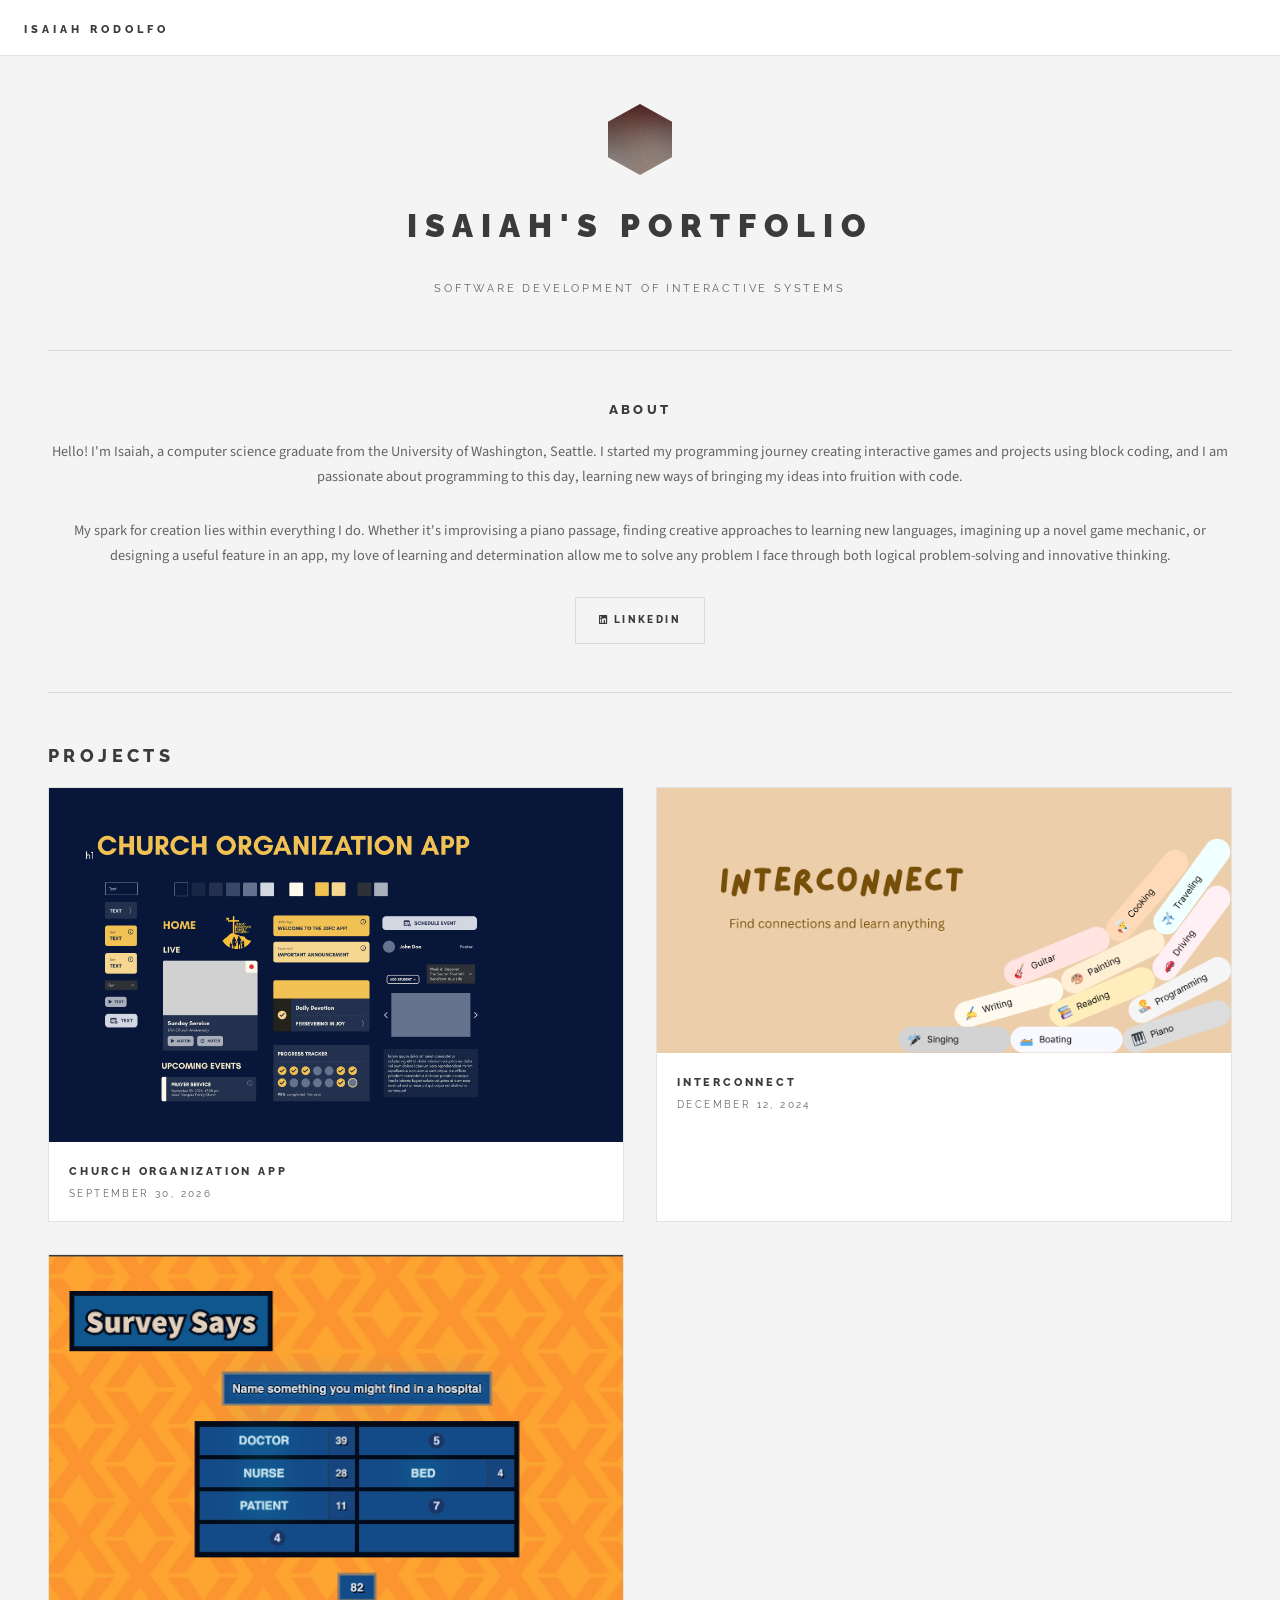
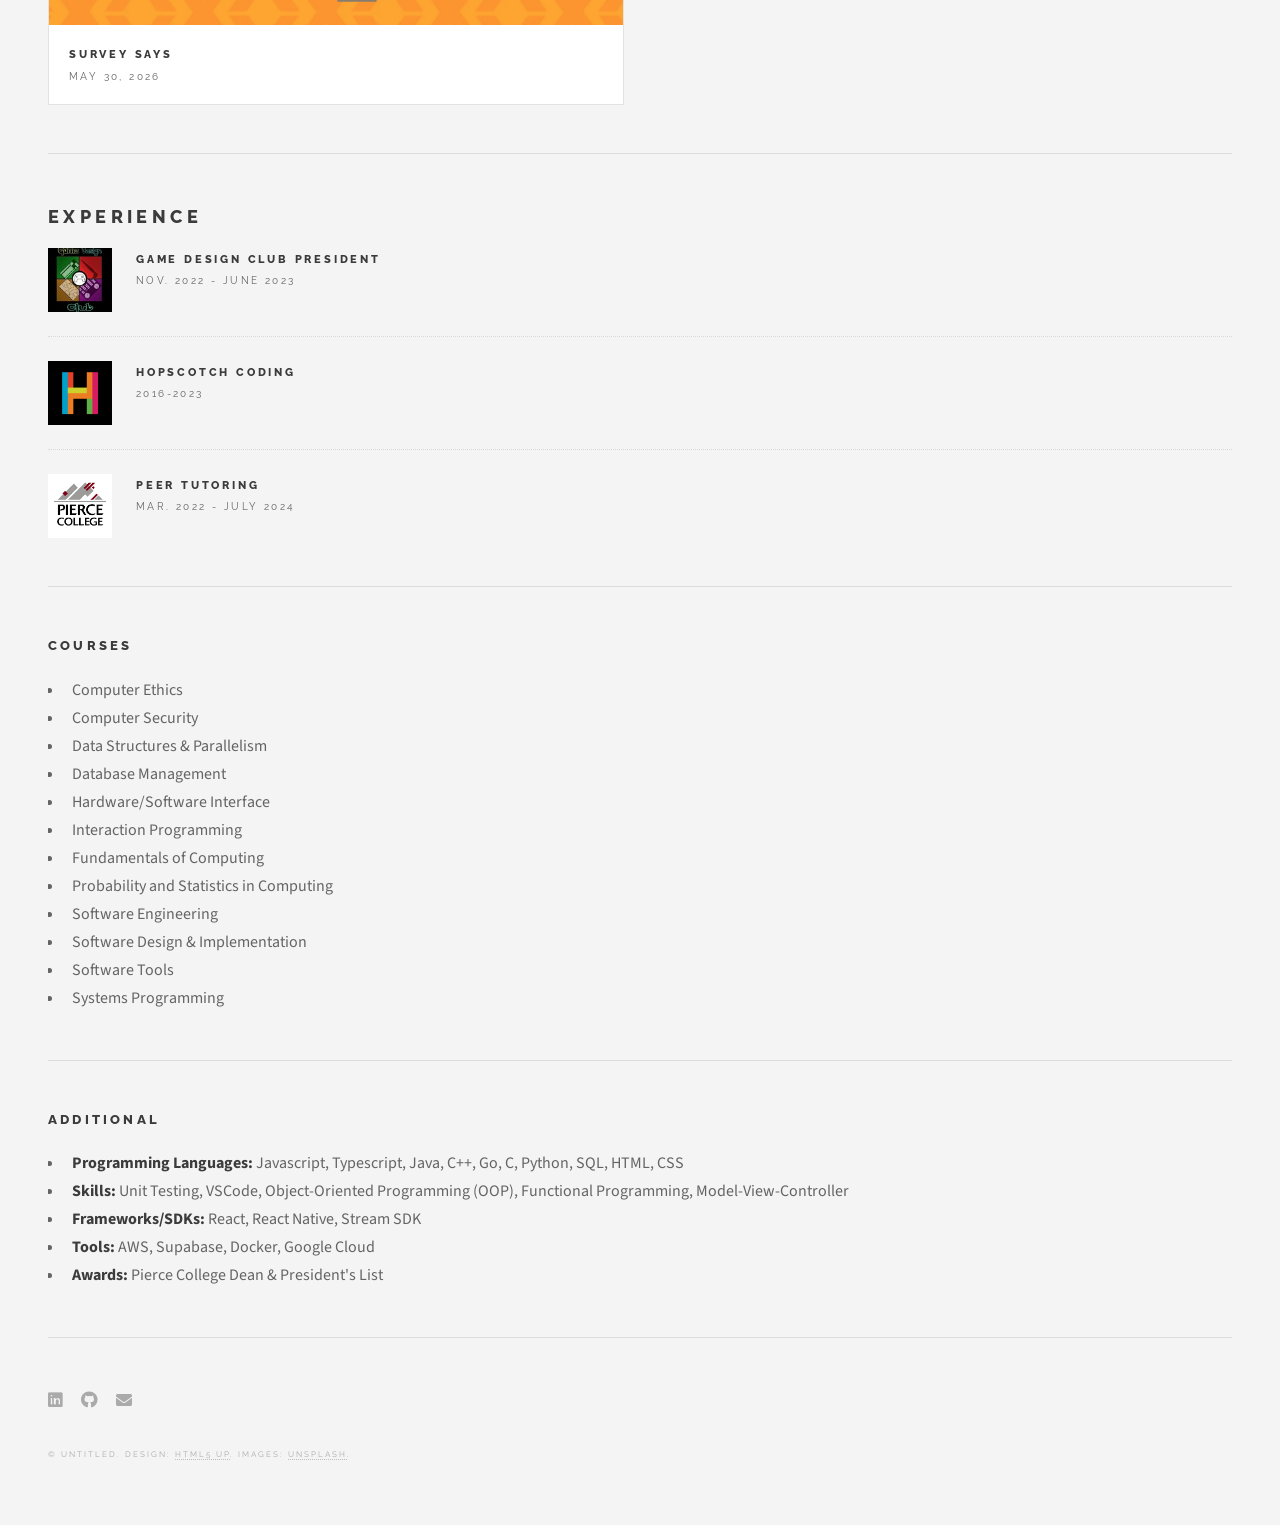
==== commit 209bf7a8: "Add a church app cover page and a survey says page" ====
--- a/index.html
+++ b/index.html
@@ -464,7 +464,7 @@
                   ><img src="images/avatar.jpg" alt=""
                 /></a> -->
               </header>
-              <a href="churchapp.html" class="image"
+              <a href="church-organization-app.html" class="image"
                 ><img src="images/church-organization-app/cover.jpg" alt=""
               /></a>
             </article>
@@ -485,7 +485,21 @@
               /></a>
             </article>
 
-
+			<!-- Mini Post -->
+            <article class="mini-post">
+              <header>
+                <h3><a href="survey-says.html">Survey Says</a></h3>
+                <time class="published" datetime="2026-05-30"
+                  >May 30, 2026</time
+                >
+                <!-- <a href="#" class="author"
+                  ><img src="images/avatar.jpg" alt=""
+                /></a> -->
+              </header>
+              <a href="survey-says.html" class="image"
+                ><img src="images/survey-says/cover.png" alt=""
+              /></a>
+            </article>
 
             <!-- Mini Post -->
             <!-- <article class="mini-post">
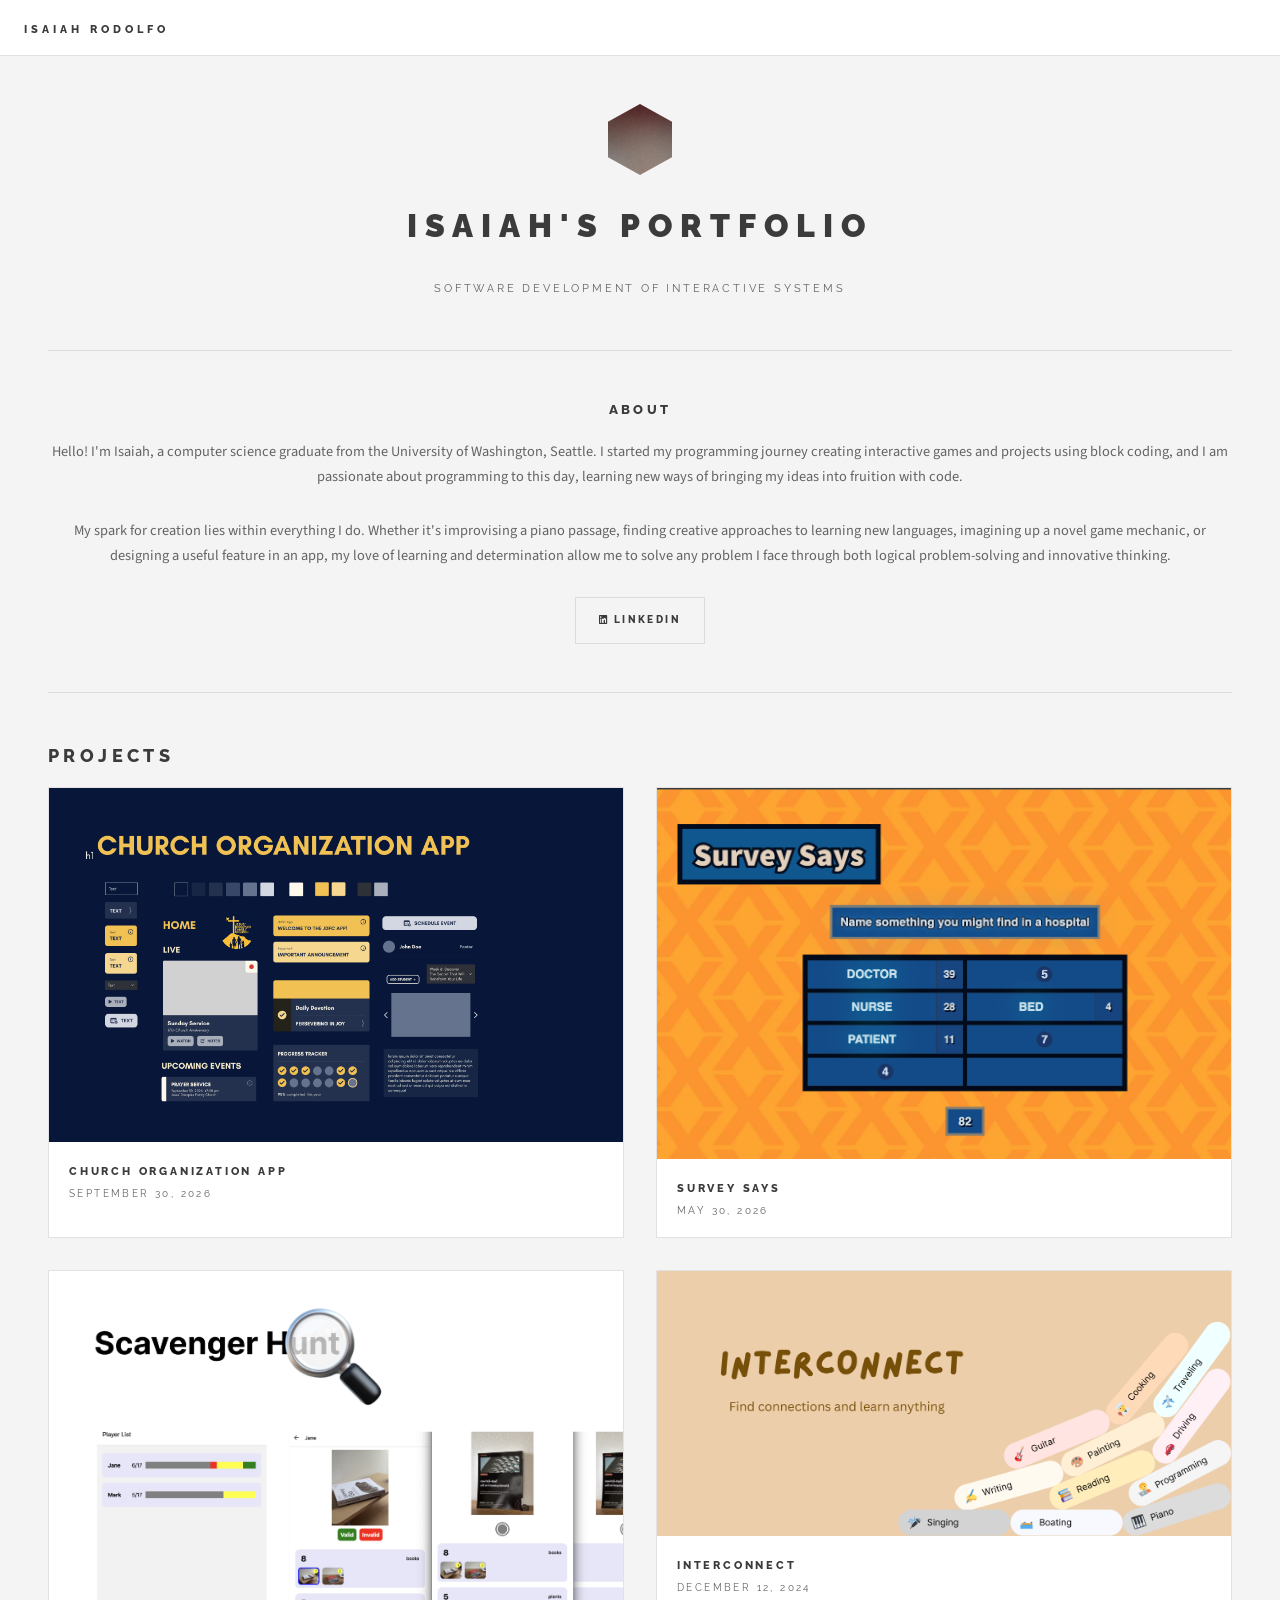
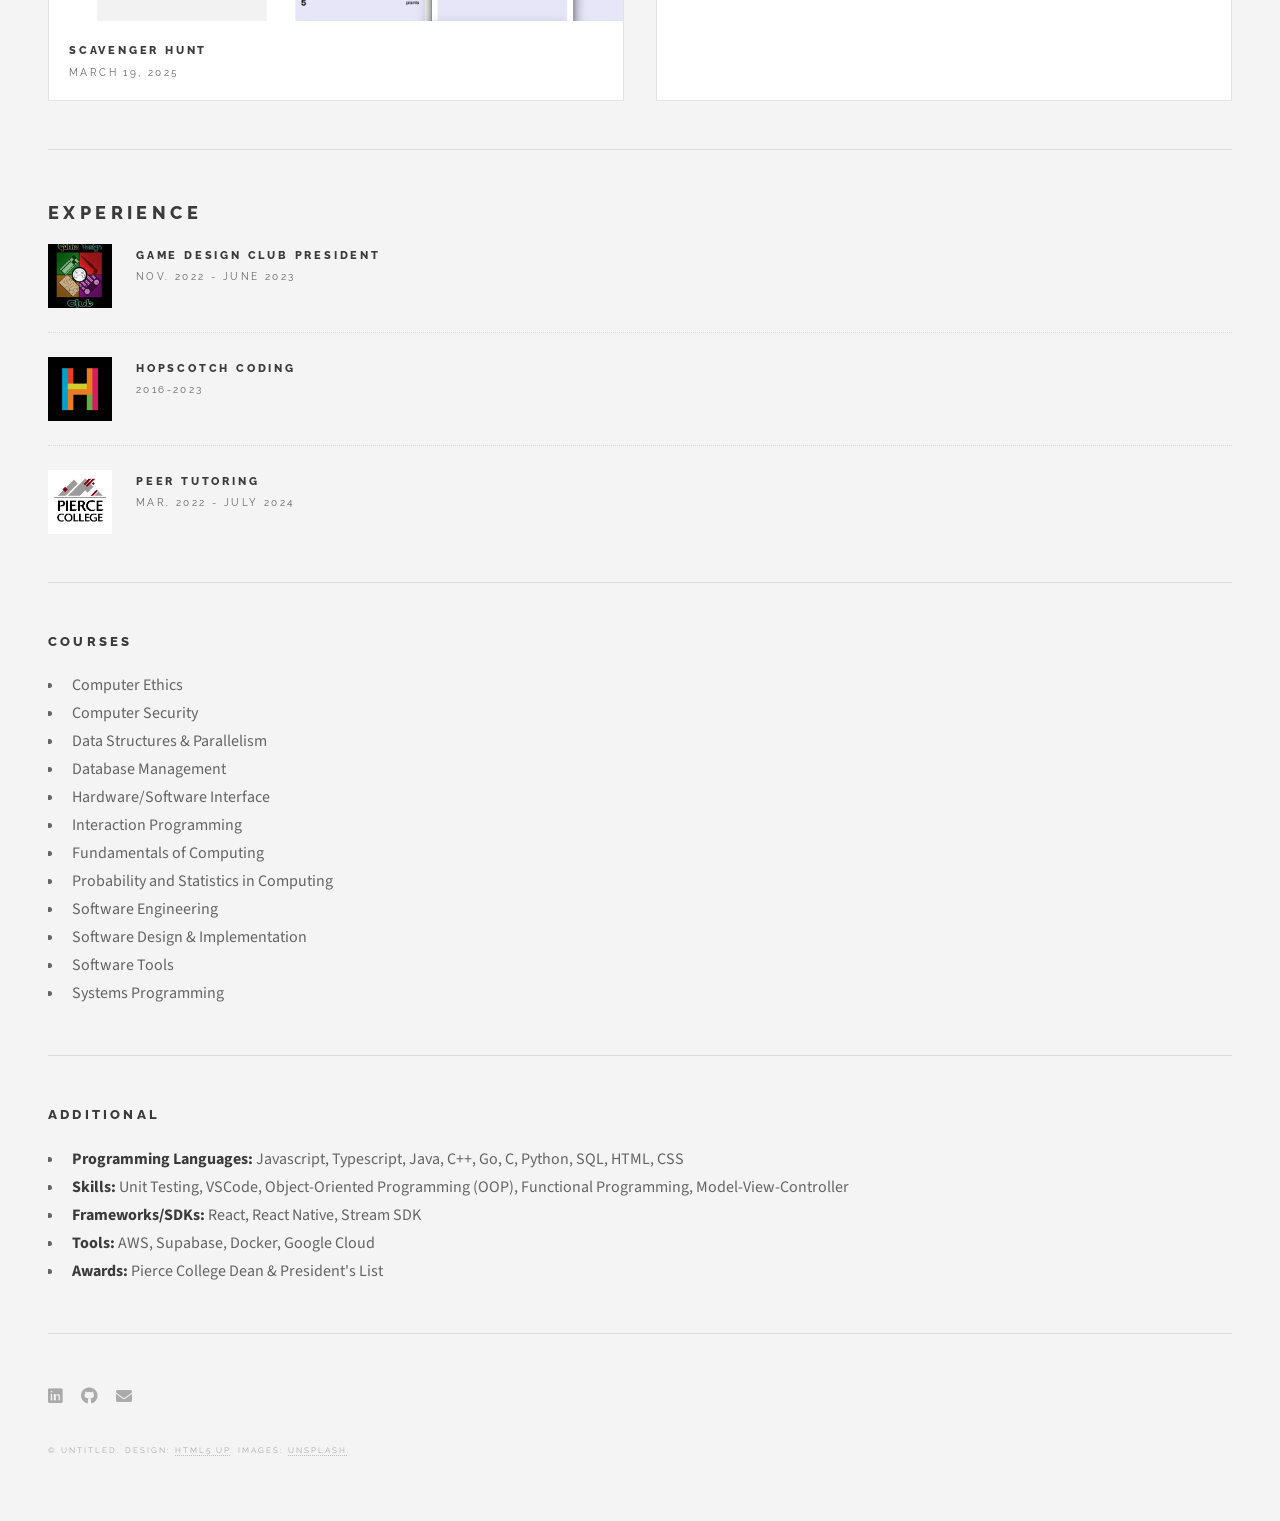
==== commit 149ef5c9: "Add mini post and edit date for Scavenger Hunt" ====
--- a/index.html
+++ b/index.html
@@ -468,6 +468,38 @@
                 ><img src="images/church-organization-app/cover.jpg" alt=""
               /></a>
             </article>
+
+            <!-- Mini Post -->
+            <article class="mini-post">
+              <header>
+                <h3><a href="survey-says.html">Survey Says</a></h3>
+                <time class="published" datetime="2026-05-30"
+                  >May 30, 2026</time
+                >
+                <!-- <a href="#" class="author"
+                  ><img src="images/avatar.jpg" alt=""
+                /></a> -->
+              </header>
+              <a href="survey-says.html" class="image"
+                ><img src="images/survey-says/cover.png" alt=""
+              /></a>
+            </article>
+
+            <!-- Mini Post -->
+            <article class="mini-post">
+              <header>
+                <h3><a href="scavenger-hunt.html">Scavenger Hunt</a></h3>
+                <time class="published" datetime="2025-03-19"
+                  >March 19, 2025</time
+                >
+                <!-- <a href="#" class="author"
+                  ><img src="images/avatar.jpg" alt=""
+                /></a> -->
+              </header>
+              <a href="scavenger-hunt.html" class="image"
+                ><img src="images/scavenger-hunt/cover.jpg" alt=""
+              /></a>
+            </article>
 			
             <!-- Mini Post -->
             <article class="mini-post">
@@ -482,22 +514,6 @@
               </header>
               <a href="interconnect.html" class="image"
                 ><img src="images/interconnect/cover.png" alt=""
-              /></a>
-            </article>
-
-			<!-- Mini Post -->
-            <article class="mini-post">
-              <header>
-                <h3><a href="survey-says.html">Survey Says</a></h3>
-                <time class="published" datetime="2026-05-30"
-                  >May 30, 2026</time
-                >
-                <!-- <a href="#" class="author"
-                  ><img src="images/avatar.jpg" alt=""
-                /></a> -->
-              </header>
-              <a href="survey-says.html" class="image"
-                ><img src="images/survey-says/cover.png" alt=""
               /></a>
             </article>
 
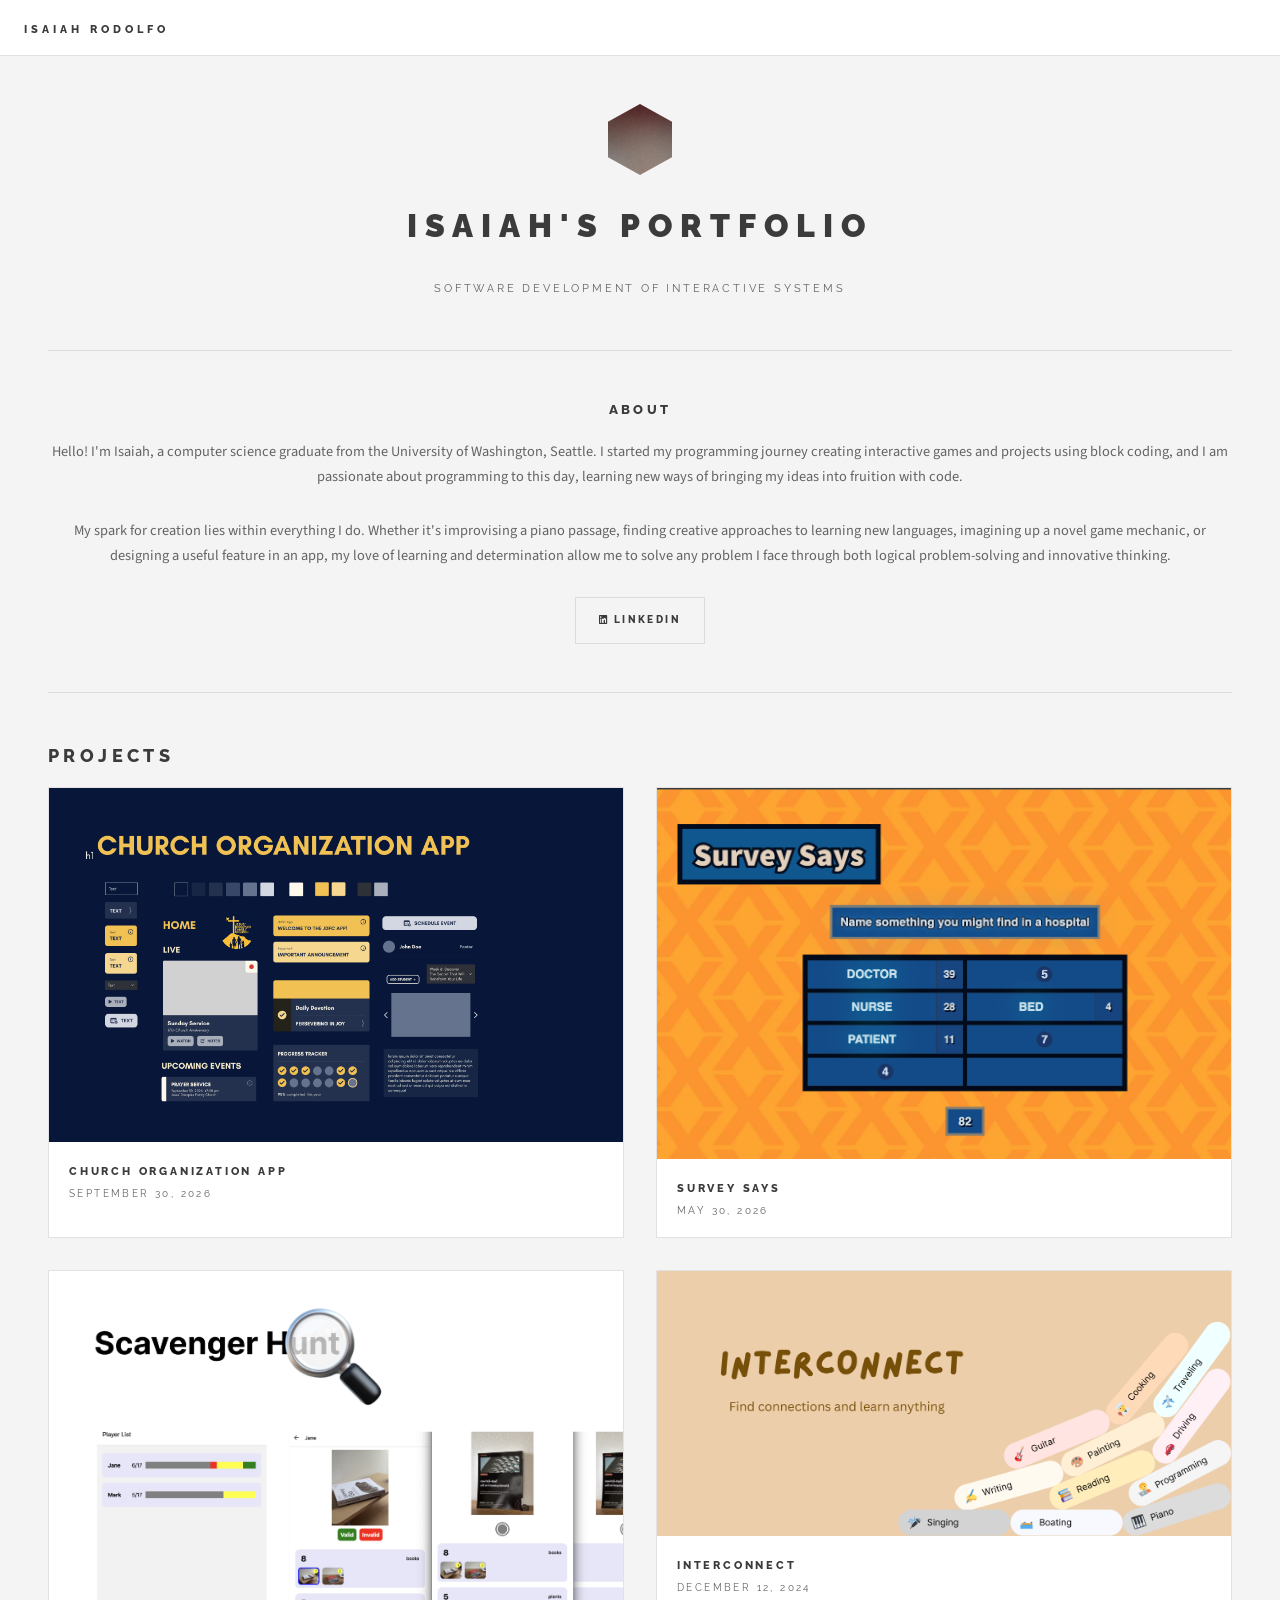
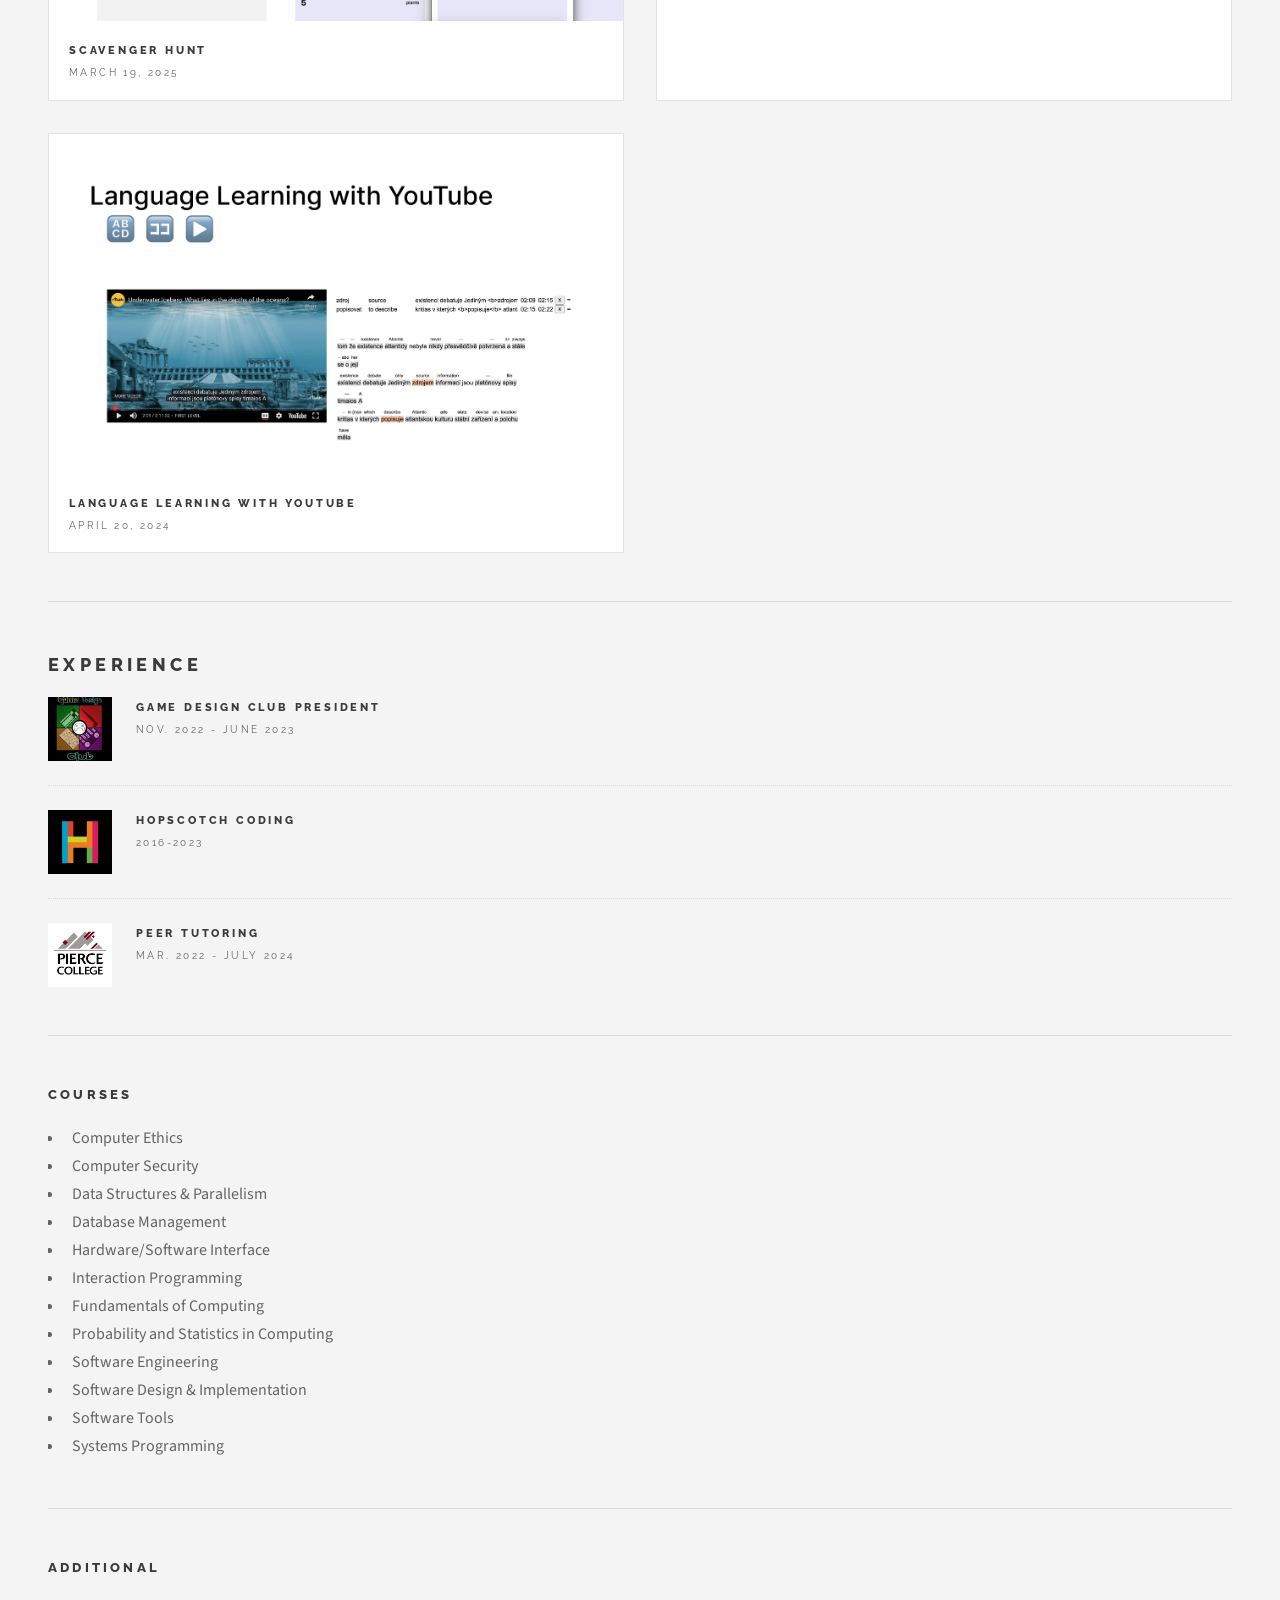
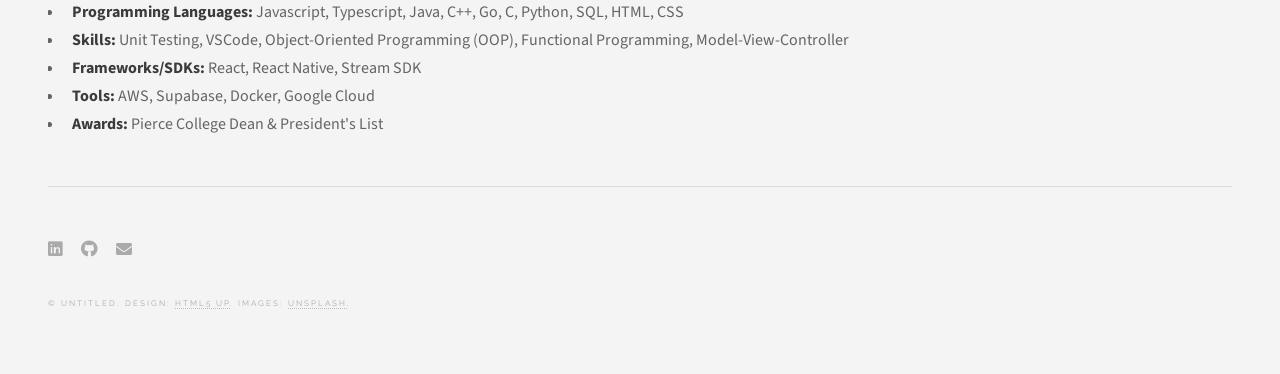
==== commit b94fbdad: "Added Language Learning with YouTube Page" ====
--- a/index.html
+++ b/index.html
@@ -518,6 +518,22 @@
             </article>
 
             <!-- Mini Post -->
+            <article class="mini-post">
+              <header>
+                <h3><a href="language-learning-with-youtube.html">Language Learning with YouTube</a></h3>
+                <time class="published" datetime="2024-04-20"
+                  >April 20, 2024</time
+                >
+                <!-- <a href="#" class="author"
+                  ><img src="images/avatar.jpg" alt=""
+                /></a> -->
+              </header>
+              <a href="language-learning-with-youtube.html" class="image"
+                ><img src="images/language-learning-with-youtube/cover.png" alt=""
+              /></a>
+            </article>
+
+            <!-- Mini Post -->
             <!-- <article class="mini-post">
               <header>
                 <h3><a href="single.html">Odio congue mattis</a></h3>
